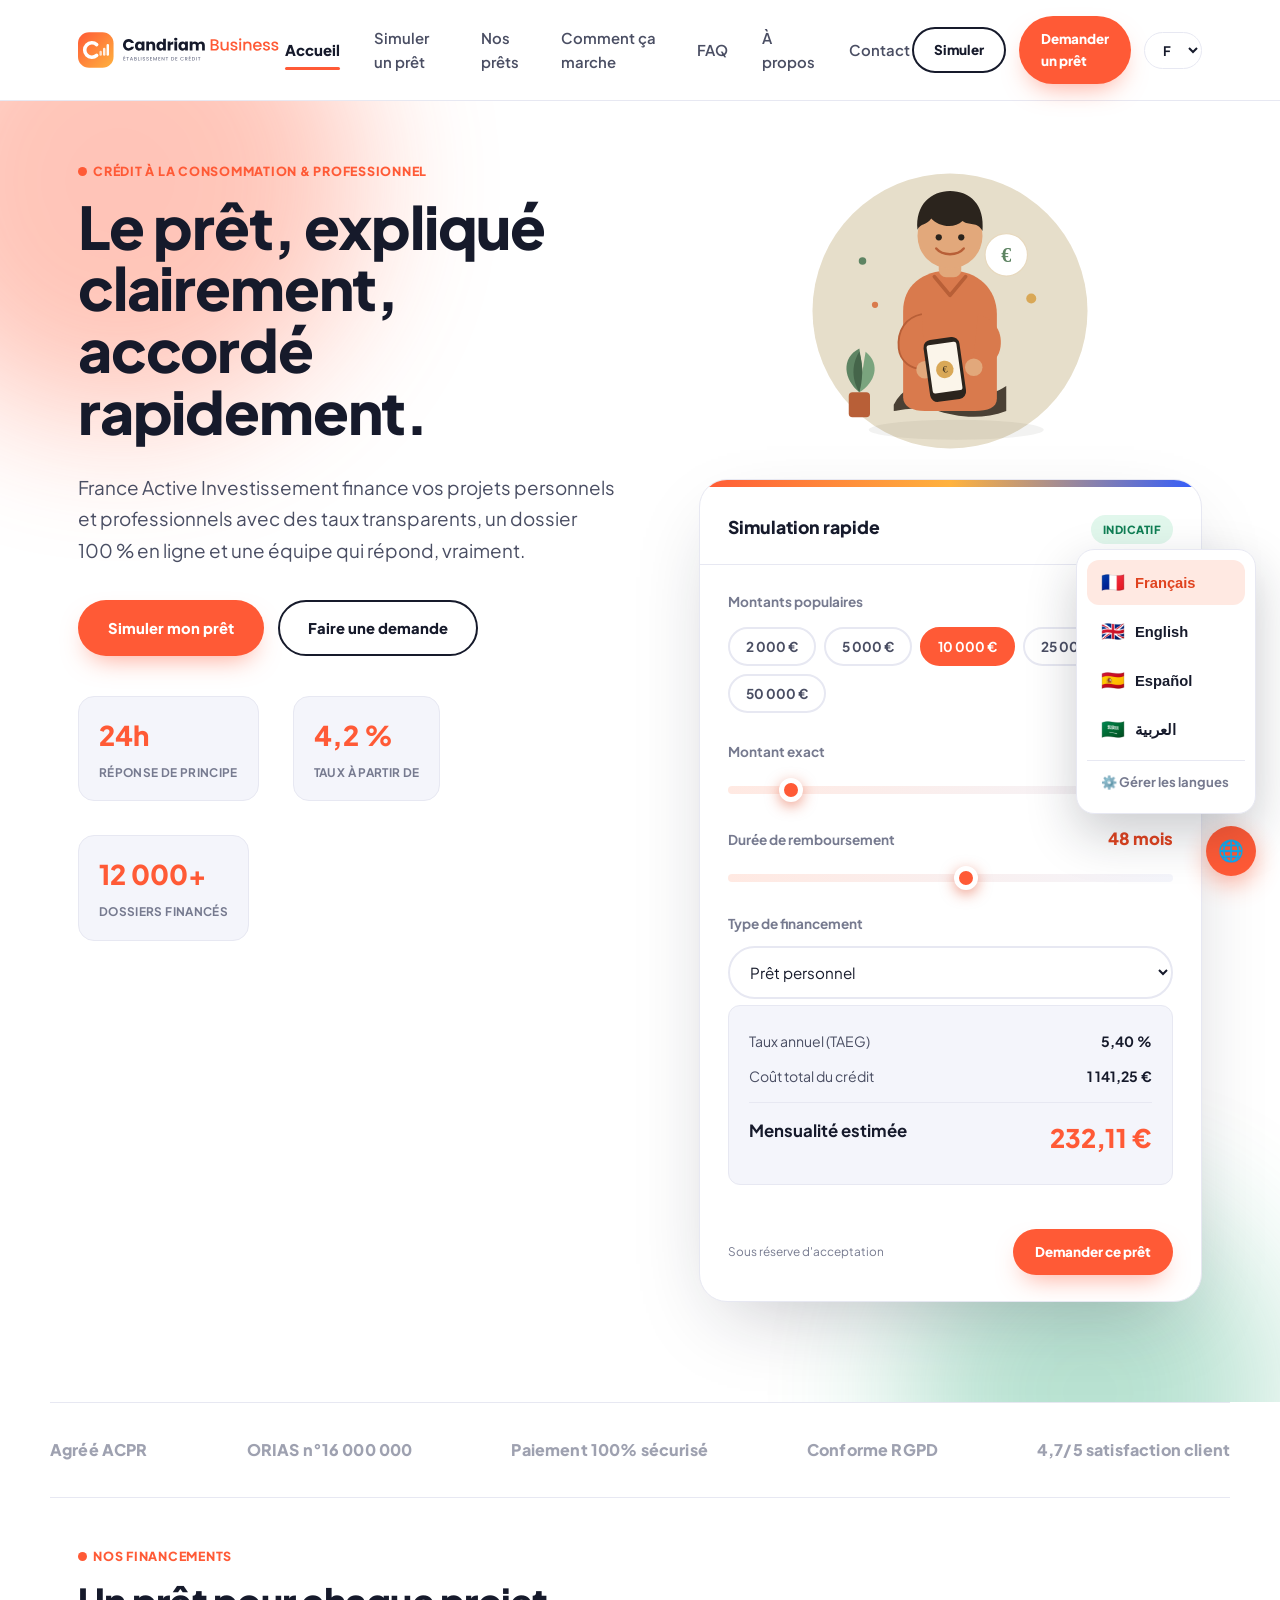
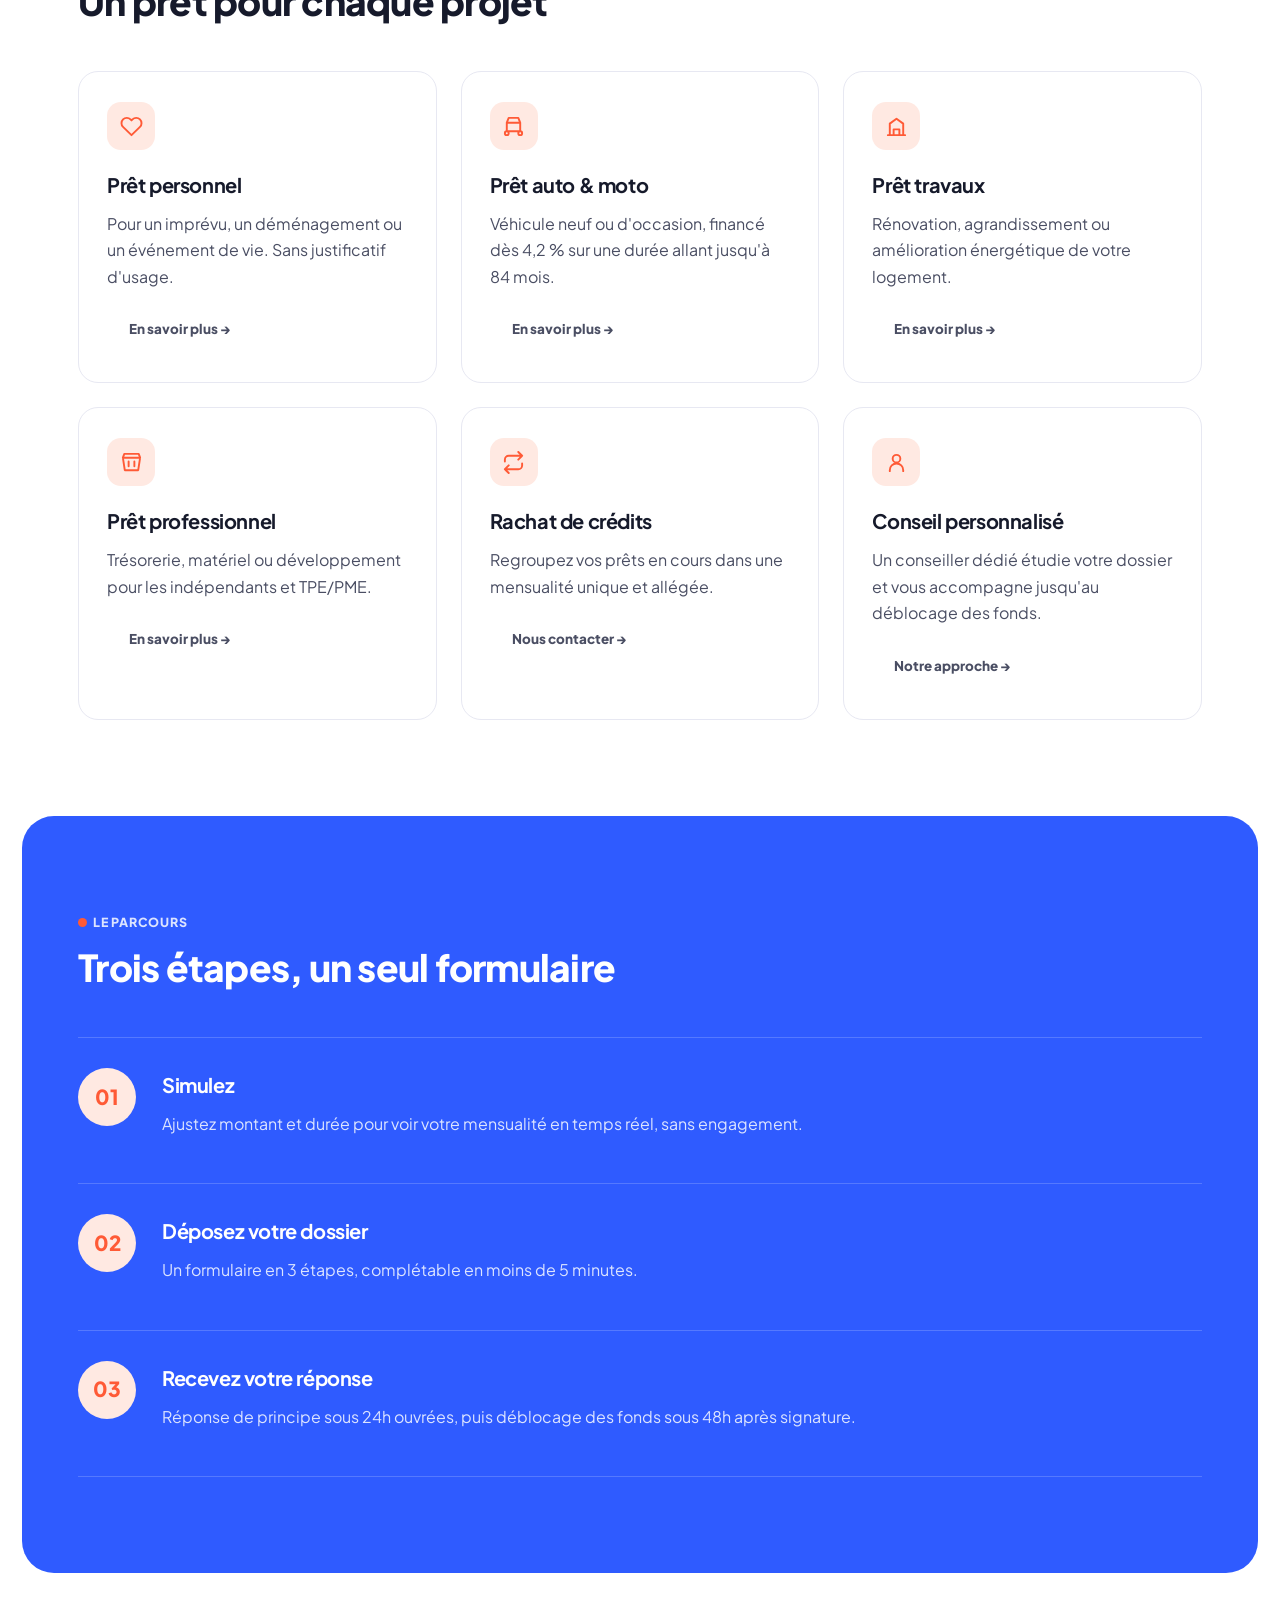
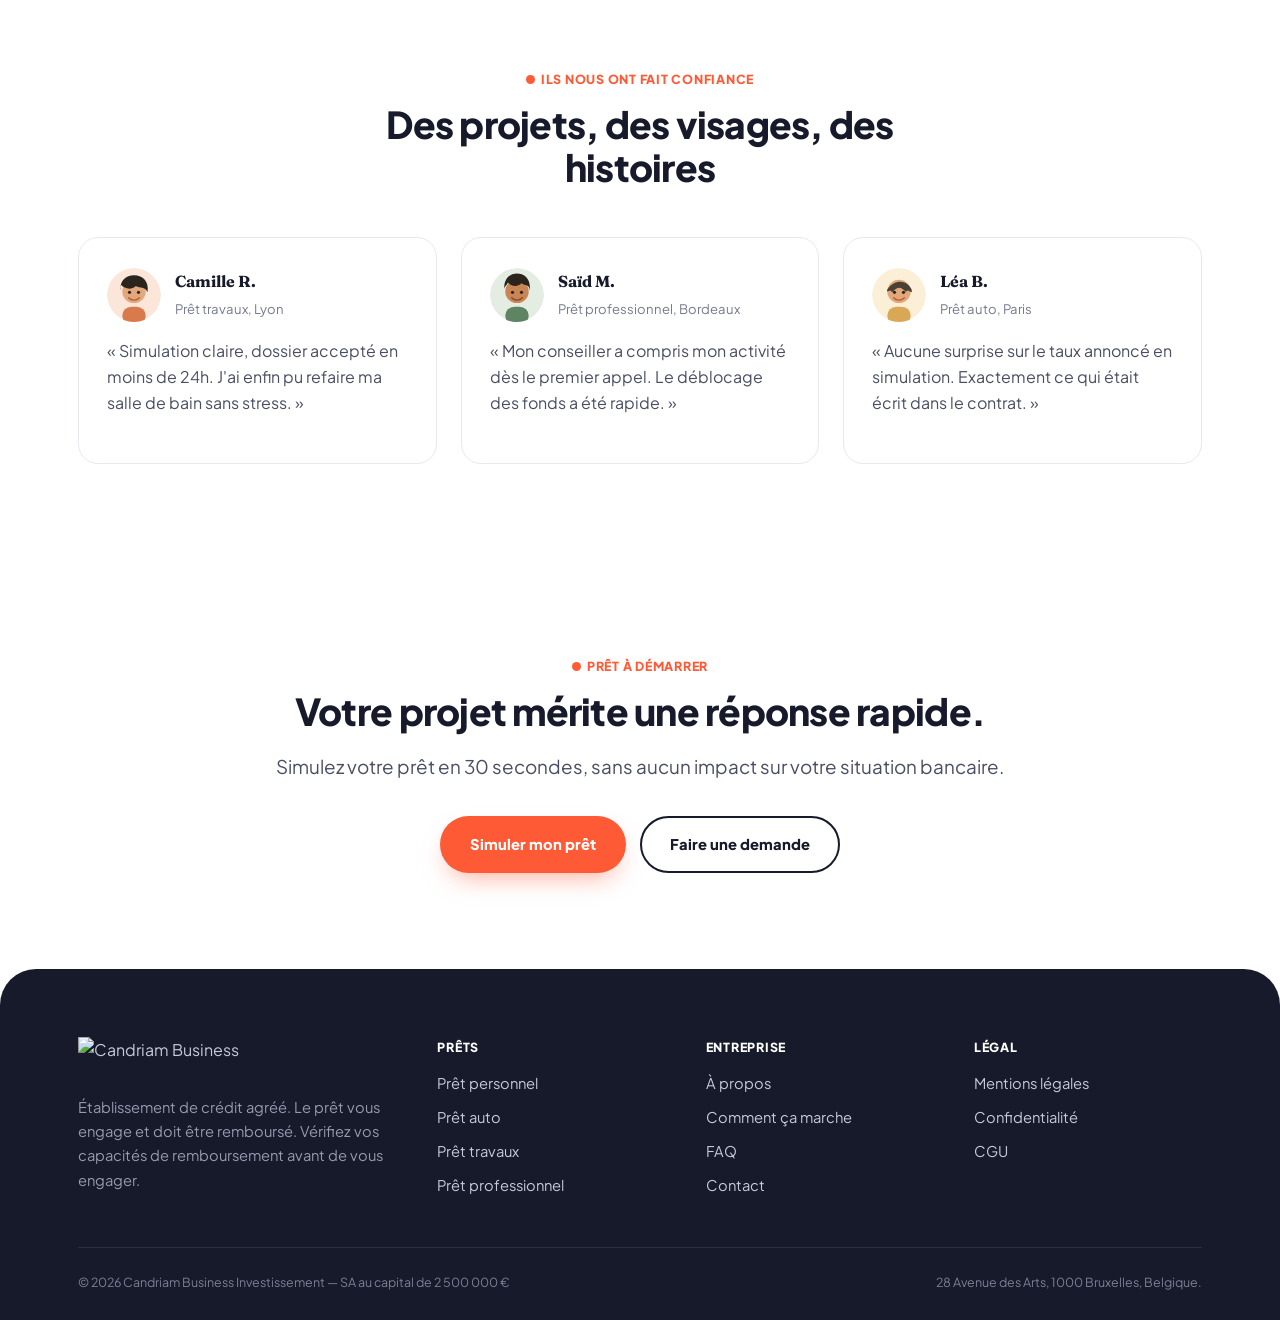
==== index.html @ b2f78b0f "Update index.html" ====
<!doctype html>
<html lang="fr">
<head>
<meta charset="UTF-8">
<meta name="viewport" content="width=device-width, initial-scale=1.0">
<title>Candriam Business Investissement — Prêts personnels, auto, travaux & professionnels</title><link rel="icon" type="image/svg+xml" href="assets/logo/logo-symbole.svg">
<link rel="icon" type="image/png" sizes="32x32" href="favicon-32.png">
<link rel="apple-touch-icon" href="apple-touch-icon.png">
<meta name="description" content="Simulez et demandez votre prêt en ligne en quelques minutes avec Candriam Business Investissement. Réponse de principe sous 24h.">
<link rel="preconnect" href="https://fonts.googleapis.com">
<link href="https://fonts.googleapis.com/css2?family=Fraunces:ital,opsz,wght@0,9..144,500;0,9..144,600;0,9..144,700;1,9..144,500&family=Plus+Jakarta+Sans:wght@400;500;600;700;800&family=JetBrains+Mono:wght@400;500;700&display=swap" rel="stylesheet">
<link rel="stylesheet" href="style.css">
</head>
<body>

<header class="site-header">
  <div class="wrap">
    <a href="index.html" class="brand" aria-label="Candriam Business — Accueil">
  <img src="logo-horizontal.svg" alt="Candriam Business" class="brand-logo" width="246" height="42">
     </a>
    <nav class="main-nav">
      <a href="index.html" class="current" data-i18n="nav_accueil" data-i18n="nav_home">Accueil</a>
      <a href="simulation.html" data-i18n="nav_simuler" data-i18n="nav_simulate">Simuler un prêt</a>
      <a href="offres.html" data-i18n="nav_offres" data-i18n="nav_offers">Nos prêts</a>
      <a href="comment-ca-marche.html" data-i18n="nav_comment" data-i18n="nav_how">Comment ça marche</a>
      <a href="faq.html" data-i18n="nav_faq" data-i18n="nav_faq">FAQ</a>
      <a href="a-propos.html" data-i18n="nav_apropos" data-i18n="nav_about">À propos</a>
      <a href="contact.html" data-i18n="nav_contact" data-i18n="nav_contact">Contact</a>
    </nav>
    <div class="nav-cta">
      <a href="simulation.html" class="btn btn-outline btn-small" data-i18n="nav_btn_simuler">Simuler</a>
      <a href="demande.html" class="btn btn-primary btn-small" data-i18n="nav_btn_demander">Demander un prêt</a>
      <select id="lang-switch" class="lang-switch" aria-label="Choisir la langue">
        <option value="fr">FR</option>
        <option value="en">EN</option>
        <option value="es">ES</option>
      </select>
      <button class="burger" aria-label="Ouvrir le menu">☰</button>
    </div>
  </div>
</header>

<section class="hero">
  <div class="hero-blob" style="width:480px;height:480px;background:var(--primary);top:-160px;left:-120px;"></div>
  <div class="hero-blob" style="width:380px;height:380px;background:var(--sage);bottom:-180px;right:0;opacity:.3;"></div>
  <div class="wrap">
    <div class="hero-copy">
      <p class="eyebrow" data-i18n="hero_eyebrow" data-i18n="hero_eyebrow">Crédit à la consommation &amp; professionnel</p>
      <h1 data-i18n="hero_title" data-i18n="hero_h1">Le prêt, expliqué clairement, accordé rapidement.</h1>
      <p class="lede" data-i18n="hero_lede">Candriam Business Investissement finance vos projets personnels et professionnels avec des taux transparents, un dossier 100&nbsp;% en ligne et une équipe qui répond, vraiment.</p>
      <div class="hero-cta">
        <a href="simulation.html" class="btn btn-primary" data-i18n="btn_simuler_mon_pret">Simuler mon prêt</a>
        <a href="demande.html" class="btn btn-outline" data-i18n="btn_faire_demande">Faire une demande</a>
      </div>
      <div class="hero-stats">
        <div><strong>24h</strong><span data-i18n="stat_reponse" data-i18n="hero_stat1_lbl">Réponse de principe</span></div>
        <div><strong>4,2&nbsp;%</strong><span data-i18n="stat_taux" data-i18n="hero_stat2_lbl">Taux à partir de</span></div>
        <div><strong>12&nbsp;000+</strong><span data-i18n="stat_dossiers" data-i18n="hero_stat3_lbl">Dossiers financés</span></div>
      </div>
    </div>

    <div>
    <img src="hero-person.svg" alt="Illustration d'une personne souriante consultant son téléphone" style="max-width:300px;margin:0 auto 18px;">
    <div class="ledger">
      <div class="ledger-head">
        <strong data-i18n="sim_titre" data-i18n="sim_title">Simulation rapide</strong>
        <span class="tag" data-i18n="sim_indicatif" data-i18n="sim_tag">Indicatif</span>
      </div>
      <div class="ledger-body">
        <div class="field" style="margin-bottom:14px;">
          <label style="margin-bottom:0;" data-i18n="sim_montants_populaires" data-i18n="sim_popular">Montants populaires</label>
        </div>
        <div class="amount-chips" id="sim-amount-chips">
          <button type="button" data-amount="2000">2 000 €</button>
          <button type="button" data-amount="5000">5 000 €</button>
          <button type="button" data-amount="10000" class="active">10 000 €</button>
          <button type="button" data-amount="25000">25 000 €</button>
          <button type="button" data-amount="50000">50 000 €</button>
        </div>
        <div class="field">
          <label><span data-i18n="sim_montant_exact">Montant exact</span> <span class="val" id="sim-amount-val">10 000 €</span></label>
          <input type="range" id="sim-amount" min="1000" max="75000" step="500" value="10000">
        </div>
        <div class="field">
          <label><span data-i18n="sim_duree">Durée de remboursement</span> <span class="val" id="sim-duration-val">48 mois</span></label>
          <input type="range" id="sim-duration" min="6" max="84" step="6" value="48">
        </div>
        <div class="field" style="margin-bottom:0;">
          <label data-i18n="sim_type">Type de financement</label>
          <select id="sim-type">
            <option value="perso" data-i18n="loan1_title">Prêt personnel</option>
            <option value="auto">Prêt auto</option>
            <option value="travaux" data-i18n="loan3_title">Prêt travaux</option>
            <option value="pro" data-i18n="loan4_title">Prêt professionnel</option>
          </select>
        </div>

        <div class="ledger-result">
          <div class="row"><span data-i18n="sim_taux_annuel" data-i18n="sim_rate">Taux annuel (TAEG)</span><strong id="sim-taux">—</strong></div>
          <div class="row"><span data-i18n="sim_cout_total" data-i18n="sim_cost">Coût total du crédit</span><strong id="sim-cout">—</strong></div>
          <div class="row total"><span data-i18n="sim_mensualite" data-i18n="sim_monthly">Mensualité estimée</span><strong id="sim-mensualite">—</strong></div>
        </div>
      </div>
      <div class="ledger-foot">
        <small data-i18n="sim_sous_reserve" data-i18n="sim_note">Sous réserve d'acceptation</small>
        <a id="sim-to-demande" href="demande.html" class="btn btn-primary btn-small" data-i18n="sim_demander_ce_pret" data-i18n="sim_cta">Demander ce prêt</a>
      </div>
    </div>
    </div>
  </div>
</section>

<section style="padding-top:0;padding-bottom:0;">
  <div class="wrap partners-strip">
    <span>Agréé ACPR</span>
    <span>ORIAS n°16 000 000</span>
    <span>Paiement 100% sécurisé</span>
    <span>Conforme RGPD</span>
    <span>4,7/5 satisfaction client</span>
  </div>
</section>

<section style="padding-top:48px;">
  <div class="wrap">
    <div class="section-head">
      <p class="eyebrow" data-i18n="offers_eyebrow">Nos financements</p>
      <h2 data-i18n="offers_title">Un prêt pour chaque projet</h2>
    </div>
    <div class="grid-3">
      <div class="card">
        <div class="icon"><svg viewBox="0 0 24 24" fill="none" stroke="currentColor" stroke-width="2" stroke-linecap="round" stroke-linejoin="round"><path d="M20.84 4.61a5.5 5.5 0 0 0-7.78 0L12 5.67l-1.06-1.06a5.5 5.5 0 0 0-7.78 7.78l1.06 1.06L12 21l7.78-7.55 1.06-1.06a5.5 5.5 0 0 0 0-7.78z"/></svg></div>
        <h3>Prêt personnel</h3>
        <p>Pour un imprévu, un déménagement ou un événement de vie. Sans justificatif d'usage.</p>
        <a href="offres.html#perso" class="btn btn-ghost btn-small">En savoir plus →</a>
      </div>
      <div class="card">
        <div class="icon"><svg viewBox="0 0 24 24" fill="none" stroke="currentColor" stroke-width="2" stroke-linecap="round" stroke-linejoin="round"><path d="M5 17h14M5 17a2 2 0 1 0 0 4 2 2 0 0 0 0-4zm14 0a2 2 0 1 0 0 4 2 2 0 0 0 0-4zM5 17V8l2-5h10l2 5v9M5 8h14"/></svg></div>
        <h3>Prêt auto & moto</h3>
        <p>Véhicule neuf ou d'occasion, financé dès 4,2&nbsp;% sur une durée allant jusqu'à 84 mois.</p>
        <a href="offres.html#auto" class="btn btn-ghost btn-small">En savoir plus →</a>
      </div>
      <div class="card">
        <div class="icon"><svg viewBox="0 0 24 24" fill="none" stroke="currentColor" stroke-width="2" stroke-linecap="round" stroke-linejoin="round"><path d="M3 21h18M5 21V9l7-5 7 5v12M9 21v-6h6v6"/></svg></div>
        <h3>Prêt travaux</h3>
        <p>Rénovation, agrandissement ou amélioration énergétique de votre logement.</p>
        <a href="offres.html#travaux" class="btn btn-ghost btn-small">En savoir plus →</a>
      </div>
      <div class="card">
        <div class="icon"><svg viewBox="0 0 24 24" fill="none" stroke="currentColor" stroke-width="2" stroke-linecap="round" stroke-linejoin="round"><path d="M3 7h18M3 7l2 13h14l2-13M3 7l1.5-4h15L21 7M9 11v5M15 11v5"/></svg></div>
        <h3>Prêt professionnel</h3>
        <p>Trésorerie, matériel ou développement pour les indépendants et TPE/PME.</p>
        <a href="offres.html#pro" class="btn btn-ghost btn-small">En savoir plus →</a>
      </div>
      <div class="card">
        <div class="icon"><svg viewBox="0 0 24 24" fill="none" stroke="currentColor" stroke-width="2" stroke-linecap="round" stroke-linejoin="round"><path d="M17 1l4 4-4 4M3 11V9a4 4 0 0 1 4-4h14M7 23l-4-4 4-4M21 13v2a4 4 0 0 1-4 4H3"/></svg></div>
        <h3 data-i18n="loan5_title">Rachat de crédits</h3>
        <p>Regroupez vos prêts en cours dans une mensualité unique et allégée.</p>
        <a href="contact.html" class="btn btn-ghost btn-small">Nous contacter →</a>
      </div>
      <div class="card">
        <div class="icon"><svg viewBox="0 0 24 24" fill="none" stroke="currentColor" stroke-width="2" stroke-linecap="round" stroke-linejoin="round"><circle cx="12" cy="8" r="4"/><path d="M5 21v-1a7 7 0 0 1 14 0v1"/></svg></div>
        <h3 data-i18n="loan6_title">Conseil personnalisé</h3>
        <p>Un conseiller dédié étudie votre dossier et vous accompagne jusqu'au déblocage des fonds.</p>
        <a href="a-propos.html" class="btn btn-ghost btn-small">Notre approche →</a>
      </div>
    </div>
  </div>
</section>

<section class="band-forest">
  <div class="wrap">
    <div class="section-head">
      <p class="eyebrow" style="color:#DCE4FF;" data-i18n="steps_eyebrow">Le parcours</p>
      <h2 data-i18n="steps_title">Trois étapes, un seul formulaire</h2>
    </div>
    <div class="steps">
      <div class="step" style="border-color:rgba(255,255,255,.18);">
        <span class="n">01</span>
        <div><h3 style="color:#fff;" data-i18n="step1_title">Simulez</h3><p>Ajustez montant et durée pour voir votre mensualité en temps réel, sans engagement.</p></div>
      </div>
      <div class="step" style="border-color:rgba(255,255,255,.18);">
        <span class="n">02</span>
        <div><h3 style="color:#fff;" data-i18n="step2_title">Déposez votre dossier</h3><p>Un formulaire en 3 étapes, complétable en moins de 5 minutes.</p></div>
      </div>
      <div class="step" style="border-color:rgba(255,255,255,.18);">
        <span class="n">03</span>
        <div><h3 style="color:#fff;" data-i18n="step3_title">Recevez votre réponse</h3><p>Réponse de principe sous 24h ouvrées, puis déblocage des fonds sous 48h après signature.</p></div>
      </div>
    </div>
  </div>
</section>

<section>
  <div class="wrap">
    <div class="section-head center">
      <p class="eyebrow" style="justify-content:center;" data-i18n="testi_eyebrow">Ils nous ont fait confiance</p>
      <h2 data-i18n="testi_title">Des projets, des visages, des histoires</h2>
    </div>
    <div class="grid-3">
      <div class="card">
        <div style="display:flex;align-items:center;gap:14px;margin-bottom:16px;">
          <img src="avatar-1.svg" alt="Portrait illustré de Camille" style="width:54px;height:54px;border-radius:50%;">
          <div><strong style="font-family:var(--serif);">Camille R.</strong><br><span style="font-size:.82rem;color:var(--muted);">Prêt travaux, Lyon</span></div>
        </div>
        <p>« Simulation claire, dossier accepté en moins de 24h. J'ai enfin pu refaire ma salle de bain sans stress. »</p>
      </div>
      <div class="card">
        <div style="display:flex;align-items:center;gap:14px;margin-bottom:16px;">
          <img src="avatar-2.svg" alt="Portrait illustré de Saïd" style="width:54px;height:54px;border-radius:50%;">
          <div><strong style="font-family:var(--serif);">Saïd M.</strong><br><span style="font-size:.82rem;color:var(--muted);">Prêt professionnel, Bordeaux</span></div>
        </div>
        <p>« Mon conseiller a compris mon activité dès le premier appel. Le déblocage des fonds a été rapide. »</p>
      </div>
      <div class="card">
        <div style="display:flex;align-items:center;gap:14px;margin-bottom:16px;">
          <img src="avatar-3.svg" alt="Portrait illustré de Léa" style="width:54px;height:54px;border-radius:50%;">
          <div><strong style="font-family:var(--serif);">Léa B.</strong><br><span style="font-size:.82rem;color:var(--muted);">Prêt auto, Paris</span></div>
        </div>
        <p>« Aucune surprise sur le taux annoncé en simulation. Exactement ce qui était écrit dans le contrat. »</p>
      </div>
    </div>
  </div>
</section>

<section>
  <div class="wrap cta-band">
    <p class="eyebrow" style="justify-content:center;" data-i18n="cta_eyebrow">Prêt à démarrer</p>
    <h2 data-i18n="cta_title">Votre projet mérite une réponse rapide.</h2>
    <p class="lede" style="margin:0 auto 28px;">Simulez votre prêt en 30 secondes, sans aucun impact sur votre situation bancaire.</p>
    <div class="hero-cta" style="justify-content:center;">
      <a href="simulation.html" class="btn btn-primary" data-i18n="btn_simuler_mon_pret">Simuler mon prêt</a>
      <a href="demande.html" class="btn btn-outline" data-i18n="btn_faire_demande">Faire une demande</a>
    </div>
  </div>
</section>

<footer class="site-footer">
  <div class="wrap">
    <div class="footer-grid">
      <div class="footer-brand">
        <a href="index.html" class="brand" style="margin-bottom:16px;" aria-label="Candriam Business — Accueil">
  <img src="logo-horizontal-blanc.svg" alt="Candriam Business" class="brand-logo" width="246" height="42">
</a>
        <p data-i18n="footer_disclaimer" data-i18n="footer_legal">Établissement de crédit agréé. Le prêt vous engage et doit être remboursé. Vérifiez vos capacités de remboursement avant de vous engager.</p>
      </div>
      <div>
        <h4 data-i18n="footer_prets">Prêts</h4>
        <ul>
          <li><a href="offres.html#perso" data-i18n="footer_pret_perso">Prêt personnel</a></li>
          <li><a href="offres.html#auto" data-i18n="footer_pret_auto">Prêt auto</a></li>
          <li><a href="offres.html#travaux" data-i18n="footer_pret_travaux">Prêt travaux</a></li>
          <li><a href="offres.html#pro" data-i18n="footer_pret_pro">Prêt professionnel</a></li>
        </ul>
      </div>
      <div>
        <h4 data-i18n="footer_entreprise">Entreprise</h4>
        <ul>
          <li><a href="a-propos.html" data-i18n="footer_apropos">À propos</a></li>
          <li><a href="comment-ca-marche.html" data-i18n="footer_comment">Comment ça marche</a></li>
          <li><a href="faq.html" data-i18n="footer_faq">FAQ</a></li>
          <li><a href="contact.html" data-i18n="footer_contact">Contact</a></li>
        </ul>
      </div>
      <div>
        <h4 data-i18n="footer_legal">Légal</h4>
        <ul>
          <li><a href="mentions-legales.html" data-i18n="footer_mentions">Mentions légales</a></li>
          <li><a href="mentions-legales.html#confidentialite" data-i18n="footer_confidentialite">Confidentialité</a></li>
          <li><a href="mentions-legales.html#cgu" data-i18n="footer_cgu">CGU</a></li>
        </ul>
      </div>
    </div>
    <div class="footer-bottom">
      <span>© 2026 Candriam Business Investissement — SA au capital de 2 500 000 €</span>
      <span>28 Avenue des Arts, 1000 Bruxelles, Belgique.</span>
    </div>
  </div>
</footer>

<script src="i18n.js"></script>
<script src="lang.js"></script>
<script src="script.js"></script>
</body>
</html>
---- style.css ----
/* ===========================================================
   France Active Investissement — feuille de style partagée
   Direction : fintech moderne, façon "broker de crédit en ligne"
   (inspirée financiar24.es) — couleur vive, blanc, pilules, gros chiffres
   =========================================================== */

:root{
  --ink: #161A2B;
  --ink-soft: #4A4E63;
  --paper: #FFFFFF;
  --paper-deep: #F4F5FB;
  --white: #FFFFFF;
  --primary: #FF5A36;
  --primary-dark: #E0431F;
  --primary-tint: #FFE9E2;
  --blue: #2F5BFF;
  --blue-dark: #1E40D6;
  --blue-tint: #E8EDFF;
  --sage: #16A06A;
  --sage-dark: #0F7E54;
  --sage-tint: #E1F7EC;
  --gold: #FFB23E;
  --muted: #767A8F;
  --line: #E7E8F2;
  --error: #D6362A;

  --serif: "Fraunces", "Iowan Old Style", Georgia, serif;
  --sans: "Plus Jakarta Sans", -apple-system, BlinkMacSystemFont, "Segoe UI", sans-serif;
  --mono: "JetBrains Mono", "SFMono-Regular", Menlo, monospace;

  --max: 1180px;
  --radius: 20px;
  --radius-sm: 12px;
  --radius-pill: 999px;
  --shadow-soft: 0 20px 45px -28px rgba(22,26,43,.25);
  --shadow-lift: 0 30px 80px -28px rgba(22,26,43,.28);
}

*{box-sizing:border-box;}
html{scroll-behavior:smooth;}
body{
  margin:0;
  background:var(--paper);
  color:var(--ink);
  font-family:var(--sans);
  font-size:16px;
  line-height:1.65;
  -webkit-font-smoothing:antialiased;
}

img{max-width:100%;display:block;}
a{color:inherit;}

h1,h2,h3,h4{
  font-family:var(--sans);
  font-weight:800;
  margin:0 0 .5em;
  color:var(--ink);
  letter-spacing:-0.02em;
}
h1{font-size:clamp(2.5rem,4.6vw,3.7rem); line-height:1.05;}
h2{font-size:clamp(1.75rem,2.9vw,2.35rem); line-height:1.15;}
h3{font-size:1.25rem;font-weight:700;}
p{margin:0 0 1em;color:var(--ink-soft);}
.lede{font-size:1.18rem;color:var(--ink-soft);}

.eyebrow{
  font-family:var(--sans);
  font-weight:800;
  font-size:.78rem;
  letter-spacing:.06em;
  text-transform:uppercase;
  color:var(--primary);
  display:flex;
  align-items:center;
  gap:.5em;
  margin-bottom:1.1em;
}
.eyebrow::before{
  content:"";
  width:9px;height:9px;border-radius:50%;
  background:var(--primary);
  display:inline-block;
}

.wrap{max-width:var(--max);margin:0 auto;padding:0 28px;}
section{padding:96px 0;}
@media (max-width:760px){ section{padding:56px 0;} }

hr.rule{border:none;border-top:1px solid var(--line);margin:0;}

/* ---------- Header ---------- */
.site-header{
  position:sticky; top:0; z-index:50;
  background:rgba(255,255,255,.92);
  backdrop-filter:blur(8px);
  border-bottom:1px solid var(--line);
}
.site-header .wrap{
  display:flex;align-items:center;justify-content:space-between;
  padding-top:16px;padding-bottom:16px;
}
.brand{
  display:flex;align-items:center;gap:.7em;
  text-decoration:none;color:var(--ink);
}
.brand-mark{
  width:40px;height:40px;border-radius:13px;
  background:linear-gradient(155deg, var(--primary), var(--gold));
  display:flex;align-items:center;justify-content:center;
  font-family:var(--sans); font-weight:800; font-size:1.02rem; color:var(--white);
  flex:none;
}
.brand-name{font-family:var(--sans);font-weight:800;font-size:1.05rem;line-height:1.15;}
.brand-name span{display:block;font-family:var(--sans);font-size:.66rem;letter-spacing:.04em;color:var(--muted);text-transform:uppercase;font-weight:600;margin-top:2px;}

nav.main-nav{display:flex;gap:1.9em;align-items:center;}
nav.main-nav a{
  text-decoration:none;font-size:.93rem;font-weight:600;color:var(--ink-soft);
  position:relative;padding:6px 2px;
}
nav.main-nav a:hover{color:var(--primary);}
nav.main-nav a.current{color:var(--ink);font-weight:800;}
nav.main-nav a.current::after{
  content:"";position:absolute;left:2px;right:2px;bottom:-2px;height:3px;border-radius:2px;background:var(--primary);
}

.btn{
  display:inline-flex;align-items:center;gap:.5em;
  font-family:var(--sans);font-weight:800;font-size:.92rem;
  padding:14px 28px;border-radius:var(--radius-pill);
  text-decoration:none;border:2px solid transparent;cursor:pointer;
  transition:transform .18s ease, background .18s ease, border-color .18s ease, color .18s ease, box-shadow .18s ease;
}
.btn-primary{background:var(--primary);color:var(--white);box-shadow:0 12px 26px -10px rgba(255,90,54,.55);}
.btn-primary:hover{background:var(--primary-dark);transform:translateY(-2px);box-shadow:0 16px 30px -10px rgba(255,90,54,.65);}
.btn-outline{border-color:var(--ink);color:var(--ink);background:transparent;}
.btn-outline:hover{background:var(--ink);color:var(--white);transform:translateY(-2px);}
.btn-ghost{color:var(--ink-soft);padding:13px 6px;border-radius:0;}
.btn-ghost:hover{color:var(--primary);}
.btn-small{padding:10px 20px;font-size:.84rem;}
.btn:active{transform:scale(.97);}

.nav-cta{display:flex;gap:.8em;align-items:center;}
.lang-switch{
  font-family:var(--sans);font-weight:700;font-size:.82rem;color:var(--ink);
  border:1.5px solid var(--line);border-radius:var(--radius-pill);
  padding:8px 14px;background:var(--white);cursor:pointer;
}
.lang-switch:focus{outline:none;border-color:var(--primary);}
.burger{display:none;}

@media (max-width:880px){
  nav.main-nav{
    position:fixed; inset:68px 0 0 0; background:var(--paper);
    flex-direction:column; align-items:flex-start; padding:30px 28px;
    gap:1.4em; transform:translateY(-110%); transition:transform .25s ease;
    border-top:1px solid var(--line);
  }
  nav.main-nav.open{transform:translateY(0);}
  nav.main-nav a{font-size:1.1rem;}
  .burger{
    display:block;background:var(--white);border:1px solid var(--line);border-radius:var(--radius-sm);
    width:42px;height:42px;cursor:pointer;
  }
  .nav-cta .btn-outline{display:none;}
}

/* ---------- Footer ---------- */
.site-footer{
  background:var(--ink); color:#C7C9DA;
  padding:68px 0 28px;
  border-radius:36px 36px 0 0;
}
.site-footer a{color:#C7C9DA;text-decoration:none;}
.site-footer a:hover{color:var(--gold);}
.footer-grid{
  display:grid;grid-template-columns:1.4fr 1fr 1fr 1fr;gap:40px;
  padding-bottom:40px;
}
.footer-grid h4{color:var(--white);font-size:.78rem;letter-spacing:.06em;text-transform:uppercase;font-family:var(--sans);font-weight:800;margin-bottom:1.1em;}
.footer-grid ul{list-style:none;margin:0;padding:0;display:flex;flex-direction:column;gap:.65em;font-size:.92rem;}
.footer-grid p{color:#9799AD;font-size:.92rem;}
.footer-brand .brand-mark{box-shadow:0 0 0 3px rgba(255,255,255,.08);}
.footer-bottom{
  border-top:1px solid #2B2E42;padding-top:24px;
  display:flex;justify-content:space-between;flex-wrap:wrap;gap:10px;
  font-size:.78rem;color:#7C7F94;
}
@media (max-width:760px){ .footer-grid{grid-template-columns:1fr 1fr;} }

/* ---------- Ledger card -> carte de simulation fintech ---------- */
.ledger{
  background:var(--white);
  border:1px solid var(--line);
  border-radius:28px;
  box-shadow:var(--shadow-lift);
  position:relative;
  overflow:hidden;
}
.ledger::before{
  content:"";position:absolute;top:0;left:0;right:0;height:7px;
  background:linear-gradient(90deg, var(--primary), var(--gold), var(--blue));
}
.ledger-head{
  padding:26px 28px 20px;border-bottom:1px solid var(--line);
  display:flex;justify-content:space-between;align-items:baseline;
  margin-top:7px;
}
.ledger-head strong{font-family:var(--sans);font-weight:800;font-size:1.1rem;}
.ledger-head .tag{
  font-size:.7rem;letter-spacing:.04em;text-transform:uppercase;color:var(--sage-dark);
  background:var(--sage-tint);padding:5px 12px;border-radius:var(--radius-pill);font-weight:800;
}
.ledger-body{padding:26px 28px;}

.field{margin-bottom:24px;}
.field label{
  display:flex;justify-content:space-between;align-items:baseline;
  font-size:.85rem;color:var(--muted);margin-bottom:10px;
  font-weight:700;
}
.field label .val{font-family:var(--sans);color:var(--primary-dark);font-weight:800;font-size:1.05rem;}
input[type=range]{
  -webkit-appearance:none;width:100%;height:8px;border-radius:99px;
  background:linear-gradient(90deg, var(--primary-tint), var(--paper-deep)); outline:none;margin:0;
}
input[type=range]::-webkit-slider-thumb{
  -webkit-appearance:none;width:24px;height:24px;border-radius:50%;
  background:var(--primary);cursor:pointer;border:5px solid var(--white);box-shadow:0 4px 14px rgba(224,67,31,.5);
}
input[type=range]::-moz-range-thumb{
  width:24px;height:24px;border-radius:50%;background:var(--primary);cursor:pointer;border:5px solid var(--white);box-shadow:0 4px 14px rgba(224,67,31,.5);
}

select, input[type=text], input[type=email], input[type=tel], input[type=number], textarea{
  width:100%;font-family:var(--sans);font-size:.95rem;color:var(--ink);
  padding:14px 16px;border:2px solid var(--line);border-radius:var(--radius-pill);
  background:var(--white);
}
textarea{border-radius:var(--radius-sm);}
select:focus, input:focus, textarea:focus{
  outline:none;border-color:var(--primary);box-shadow:0 0 0 4px var(--primary-tint);
}
textarea{resize:vertical;min-height:110px;font-family:var(--sans);}

.ledger-result{
  margin-top:6px;background:var(--paper-deep);border:1px solid var(--line);border-radius:var(--radius-sm);padding:18px 20px;
}
.ledger-result .row{display:flex;justify-content:space-between;font-size:.88rem;padding:6px 0;color:var(--ink-soft);}
.ledger-result .row strong{color:var(--ink);font-family:var(--sans);}
.ledger-result .row.total{
  border-top:1px solid var(--line);margin-top:8px;padding-top:14px;
  font-size:1.05rem;color:var(--ink);font-weight:700;
}
.ledger-result .row.total strong{font-size:1.6rem;color:var(--primary);font-family:var(--sans);font-weight:800;}

.ledger-foot{
  padding:18px 28px 26px;display:flex;justify-content:space-between;align-items:center;gap:10px;
}
.ledger-foot small{font-size:.74rem;color:var(--muted);}

/* puces de montant façon financiar24 */
.amount-chips{display:flex;flex-wrap:wrap;gap:8px;margin-bottom:24px;}
.amount-chips button{
  border:2px solid var(--line);background:var(--white);color:var(--ink-soft);
  padding:9px 16px;border-radius:var(--radius-pill);font-family:var(--sans);font-weight:700;font-size:.85rem;
  cursor:pointer;transition:all .15s ease;
}
.amount-chips button.active{background:var(--primary);border-color:var(--primary);color:var(--white);}
.amount-chips button:hover:not(.active){border-color:var(--primary);color:var(--primary);}

/* ---------- Hero ---------- */
.hero{padding:60px 0 100px;position:relative;overflow:hidden;}
.hero .wrap{display:grid;grid-template-columns:1.05fr .95fr;gap:64px;align-items:start;position:relative;z-index:1;}
.hero-copy p.lede{max-width:46ch;}
.hero-stats{display:flex;gap:34px;margin-top:40px;flex-wrap:wrap;}
.hero-stats div{
  background:var(--paper-deep);border:1px solid var(--line);border-radius:16px;padding:16px 20px;min-width:118px;
}
.hero-stats div strong{display:block;font-family:var(--sans);font-weight:800;font-size:1.7rem;color:var(--primary);}
.hero-stats div span{font-size:.74rem;color:var(--muted);font-weight:700;text-transform:uppercase;letter-spacing:.03em;}
.hero-cta{display:flex;gap:14px;margin-top:34px;flex-wrap:wrap;}
.hero-blob{
  position:absolute;border-radius:50%;filter:blur(70px);opacity:.35;z-index:0;
}
@media (max-width:980px){
  .hero .wrap{grid-template-columns:1fr;}
}

/* ---------- Generic sections ---------- */
.section-head{max-width:640px;margin-bottom:48px;}
.section-head.center{margin-left:auto;margin-right:auto;text-align:center;}

.grid-3{display:grid;grid-template-columns:repeat(3,1fr);gap:24px;}
.grid-2{display:grid;grid-template-columns:repeat(2,1fr);gap:28px;}
@media (max-width:880px){ .grid-3{grid-template-columns:1fr 1fr;} }
@media (max-width:640px){ .grid-3, .grid-2{grid-template-columns:1fr;} }

.card{
  background:var(--white);border:1px solid var(--line);padding:30px 28px;border-radius:var(--radius);
  transition:transform .2s ease, box-shadow .2s ease, border-color .2s ease;
}
.card:hover{transform:translateY(-4px);box-shadow:var(--shadow-soft);border-color:transparent;}
.card .icon{
  width:48px;height:48px;border-radius:14px;background:var(--primary-tint);
  display:flex;align-items:center;justify-content:center;margin-bottom:18px;
  color:var(--primary);
}
.card .icon svg{width:23px;height:23px;}
.card .num{font-family:var(--mono);color:var(--primary);font-size:.78rem;letter-spacing:.04em;margin-bottom:14px;display:block;font-weight:700;}

.band{background:var(--ink);color:var(--paper);border-radius:32px;margin:0 auto;max-width:calc(var(--max) + 56px);}
.band h2, .band h3{color:var(--white);}
.band p{color:#A9ABC0;}
.band .wrap{padding:0 28px;}

.band-forest{background:var(--blue);color:var(--white);border-radius:32px;margin:0 auto;max-width:calc(var(--max) + 56px);}
.band-forest h2{color:var(--white);}
.band-forest p{color:#DCE4FF;}
.band-forest .wrap{padding:0 28px;}

section:has(> .band), section:has(> .band-forest){padding:48px 28px;}
@media (max-width:760px){
  section:has(> .band), section:has(> .band-forest){padding:24px 16px;}
  .band, .band-forest{border-radius:24px;}
}

table.compare{width:100%;border-collapse:separate;border-spacing:0;background:var(--white);border:1px solid var(--line);border-radius:var(--radius);overflow:hidden;}
table.compare th, table.compare td{
  text-align:left;padding:17px 18px;border-bottom:1px solid var(--line);font-size:.92rem;
}
table.compare tr:last-child td{border-bottom:none;}
table.compare th{font-size:.72rem;text-transform:uppercase;letter-spacing:.05em;color:var(--muted);font-weight:800;background:var(--paper-deep);}
table.compare td strong{font-family:var(--sans);color:var(--primary);font-size:1.05rem;font-weight:800;}

/* étapes — gros chiffres ronds façon financiar24 */
.steps{display:flex;flex-direction:column;}
.step{display:flex;gap:26px;padding:30px 0;border-top:1px solid var(--line);align-items:flex-start;}
.step:last-child{border-bottom:1px solid var(--line);}
.step .n{
  font-family:var(--sans);font-weight:800;font-size:1.3rem;
  width:58px;height:58px;flex:none;border-radius:50%;
  background:var(--primary-tint);color:var(--primary);
  display:flex;align-items:center;justify-content:center;
}

.tag-list{display:flex;flex-wrap:wrap;gap:10px;}
.pill{
  border:1px solid var(--line);background:var(--white);padding:9px 18px;font-size:.84rem;border-radius:var(--radius-pill);color:var(--ink-soft);
  font-weight:700;
}

/* bandeau partenaires */
.partners-strip{
  display:flex;align-items:center;justify-content:space-between;flex-wrap:wrap;gap:32px;
  padding:34px 0;border-top:1px solid var(--line);border-bottom:1px solid var(--line);
}
.partners-strip span{
  font-family:var(--sans);font-weight:800;color:var(--muted);font-size:1rem;letter-spacing:.01em;opacity:.7;
}

/* ---------- Form pages ---------- */
.form-shell{
  display:grid;grid-template-columns:1fr 360px;gap:48px;align-items:start;
}
@media (max-width:980px){.form-shell{grid-template-columns:1fr;}}
.panel{
  background:var(--white);border:1px solid var(--line);padding:38px;border-radius:var(--radius);
}
.panel h3{margin-bottom:6px;}
.form-row{display:grid;grid-template-columns:1fr 1fr;gap:18px;}
@media (max-width:560px){.form-row{grid-template-columns:1fr;}}
.field-block{margin-bottom:20px;}
.field-block label{display:block;font-size:.85rem;color:var(--ink-soft);margin-bottom:7px;font-weight:700;}
.field-block .hint{font-size:.78rem;color:var(--muted);margin-top:6px;}
fieldset{border:none;padding:0;margin:0 0 26px;}
fieldset legend{font-weight:800;font-size:.85rem;margin-bottom:10px;padding:0;}
.radio-grid{display:grid;grid-template-columns:1fr 1fr;gap:10px;}
.radio-card{
  border:2px solid var(--line);border-radius:var(--radius-pill);padding:13px 18px;display:flex;align-items:center;gap:10px;cursor:pointer;font-size:.9rem;font-weight:600;
  transition:border-color .15s ease, background .15s ease;
}
.radio-card input{margin:0;accent-color:var(--primary);}
.radio-card:has(input:checked){border-color:var(--primary);background:var(--primary-tint);}

.progress-steps{display:flex;gap:8px;margin-bottom:30px;}
.progress-steps span{height:5px;flex:1;background:var(--line);border-radius:99px;}
.progress-steps span.done{background:var(--primary);}

.sticky-note{position:sticky;top:100px;}

.checklist{list-style:none;padding:0;margin:0;}
.checklist li{display:flex;gap:10px;padding:10px 0;border-bottom:1px solid var(--line);font-size:.88rem;color:var(--ink-soft);}
.checklist li:last-child{border-bottom:none;}
.checklist li::before{content:"✓";color:var(--sage-dark);font-weight:800;}

.alert{
  border:1.5px solid var(--line);border-left:5px solid var(--gold);padding:18px 20px;font-size:.88rem;color:var(--ink-soft);background:var(--paper-deep);
  margin-bottom:24px;border-radius:var(--radius-sm);
}
.alert.success{border-left-color:var(--sage);background:var(--sage-tint);}

/* ---------- Page hero (inner pages) ---------- */
.page-hero{padding:56px 0 44px;border-bottom:1px solid var(--line);}
.hero-illu-grid{display:grid;grid-template-columns:1.2fr .8fr;gap:40px;align-items:center;}
.hero-illu-img{max-width:320px;justify-self:center;}
@media (max-width:760px){
  .hero-illu-grid{grid-template-columns:1fr;}
  .hero-illu-img{max-width:220px;order:-1;}
}
.page-hero .eyebrow{margin-bottom:18px;}
.page-hero p.lede{max-width:60ch;}
.breadcrumb{font-size:.8rem;color:var(--muted);margin-bottom:18px;font-weight:700;}
.breadcrumb a{color:var(--muted);text-decoration:none;}
.breadcrumb a:hover{color:var(--primary);}

/* faq */
.faq-item{border-bottom:1px solid var(--line);}
.faq-item summary{
  padding:22px 4px;cursor:pointer;font-weight:800;font-family:var(--sans);font-size:1.08rem;
  display:flex;justify-content:space-between;align-items:center;list-style:none;gap:20px;
}
.faq-item summary::-webkit-details-marker{display:none;}
.faq-item summary::after{
  content:"+";font-family:var(--sans);color:var(--white);font-size:1.1rem;font-weight:800;
  background:var(--primary);width:30px;height:30px;border-radius:50%;flex:none;
  display:flex;align-items:center;justify-content:center;
}
.faq-item[open] summary::after{content:"–";}
.faq-item p{padding:0 4px 22px;max-width:70ch;}

.accent-line{width:44px;height:4px;border-radius:99px;background:var(--primary);margin:18px 0;}

.cta-band{text-align:center;}
.cta-band .wrap{max-width:680px;}

::selection{background:var(--primary-tint);color:var(--primary-dark);}

@media (max-width:560px){
  .hero-stats{gap:14px;}
}
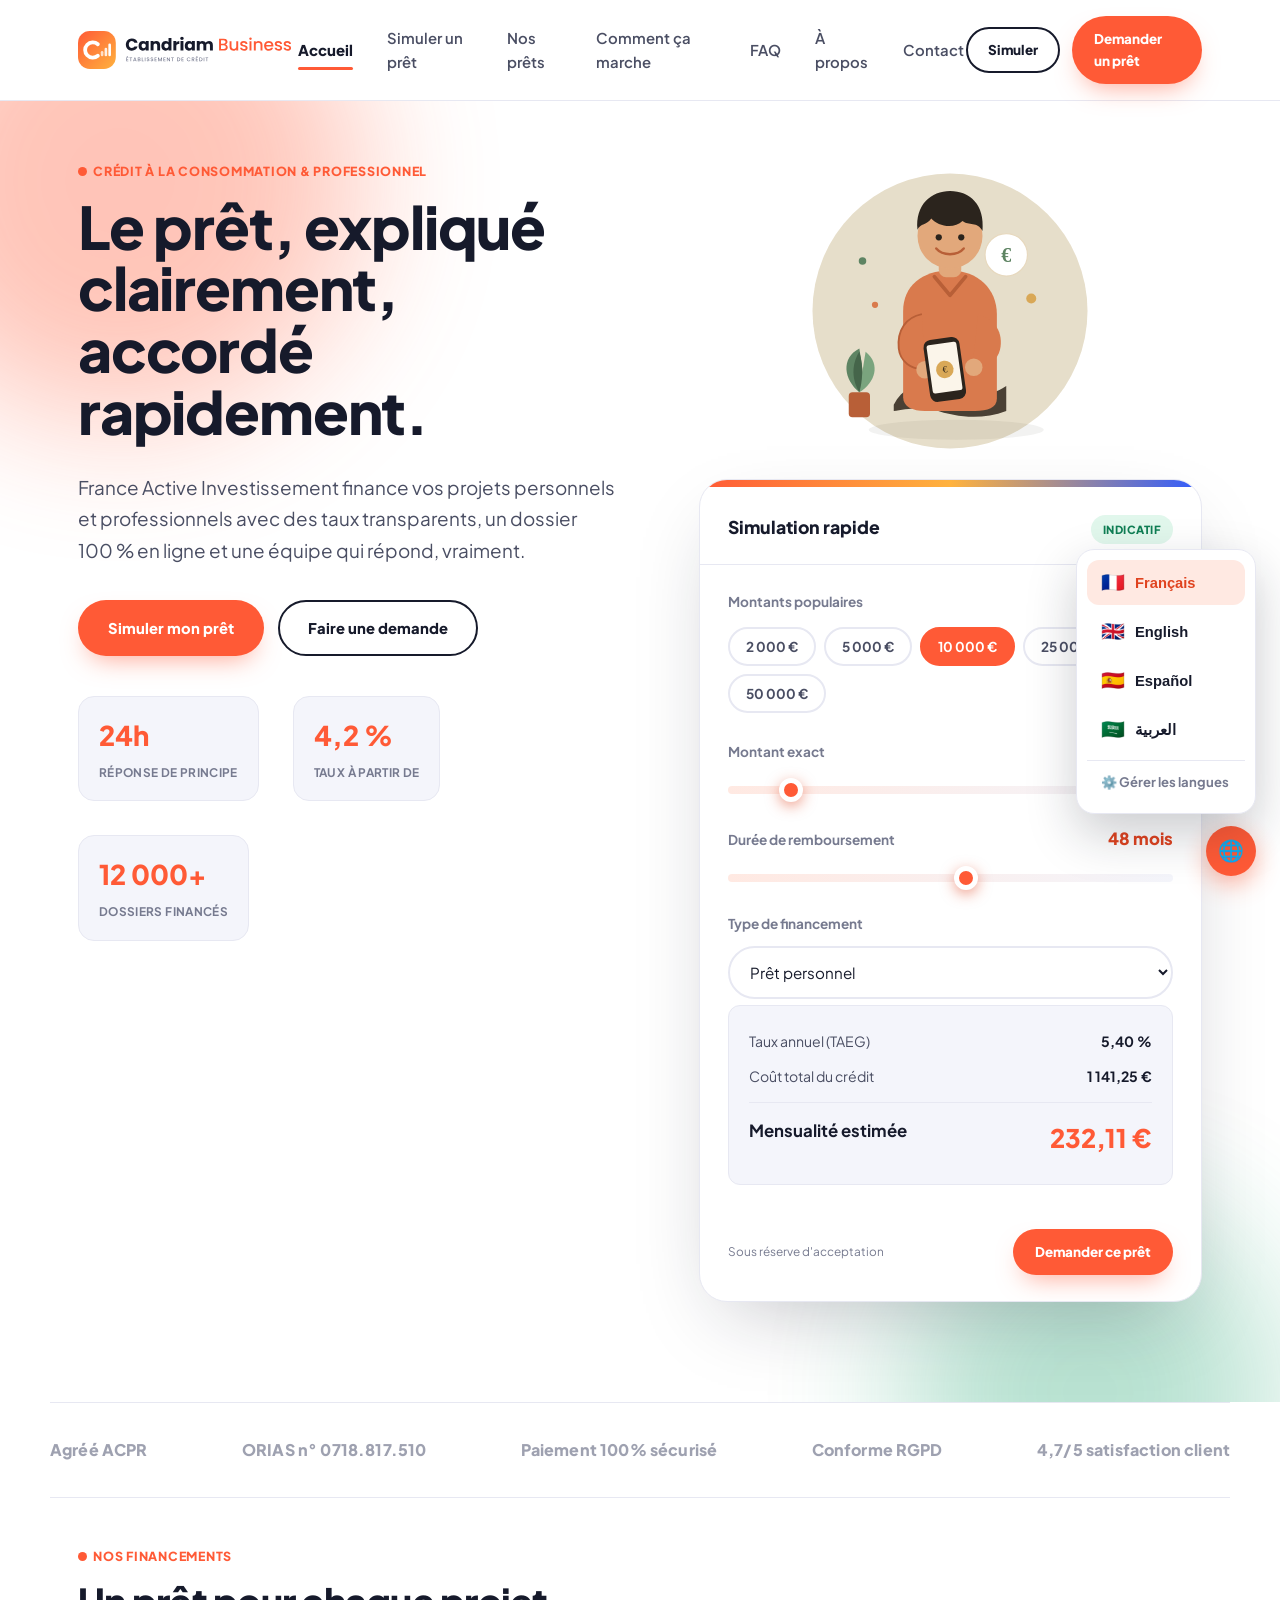
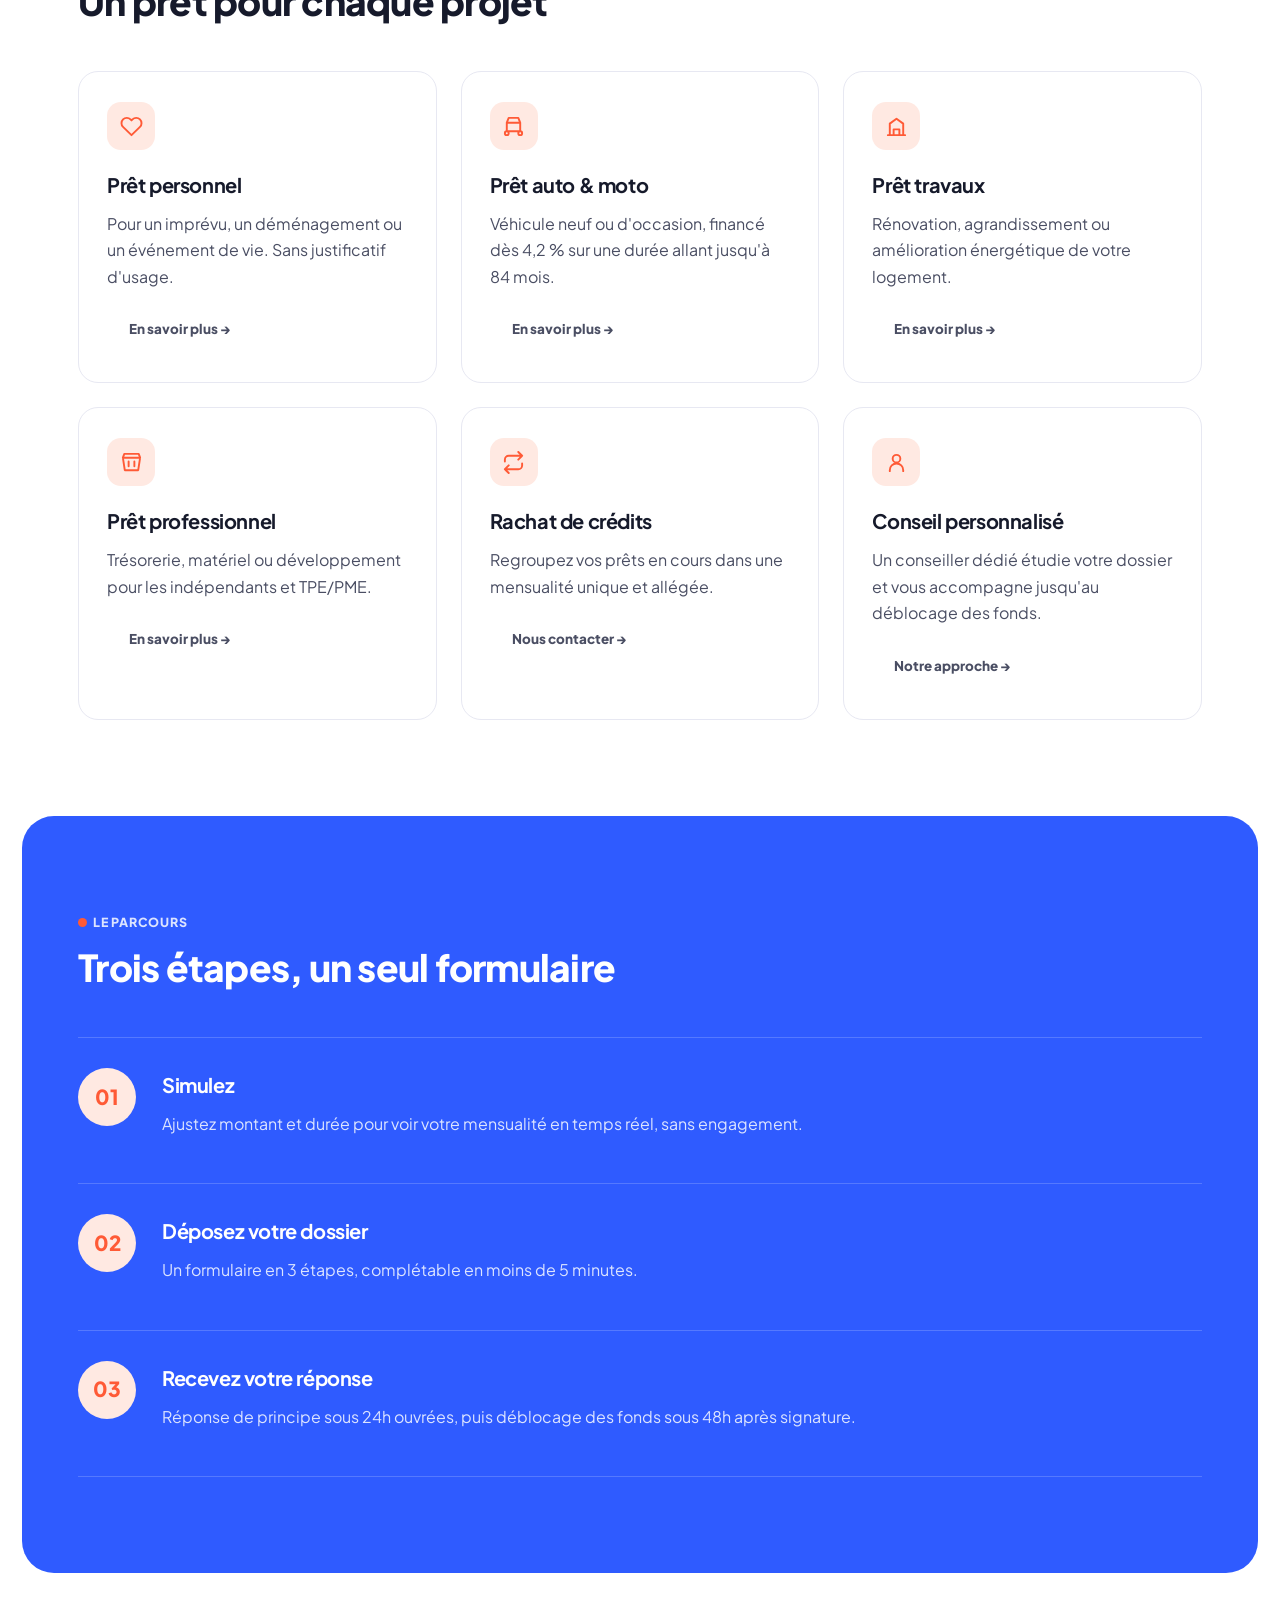
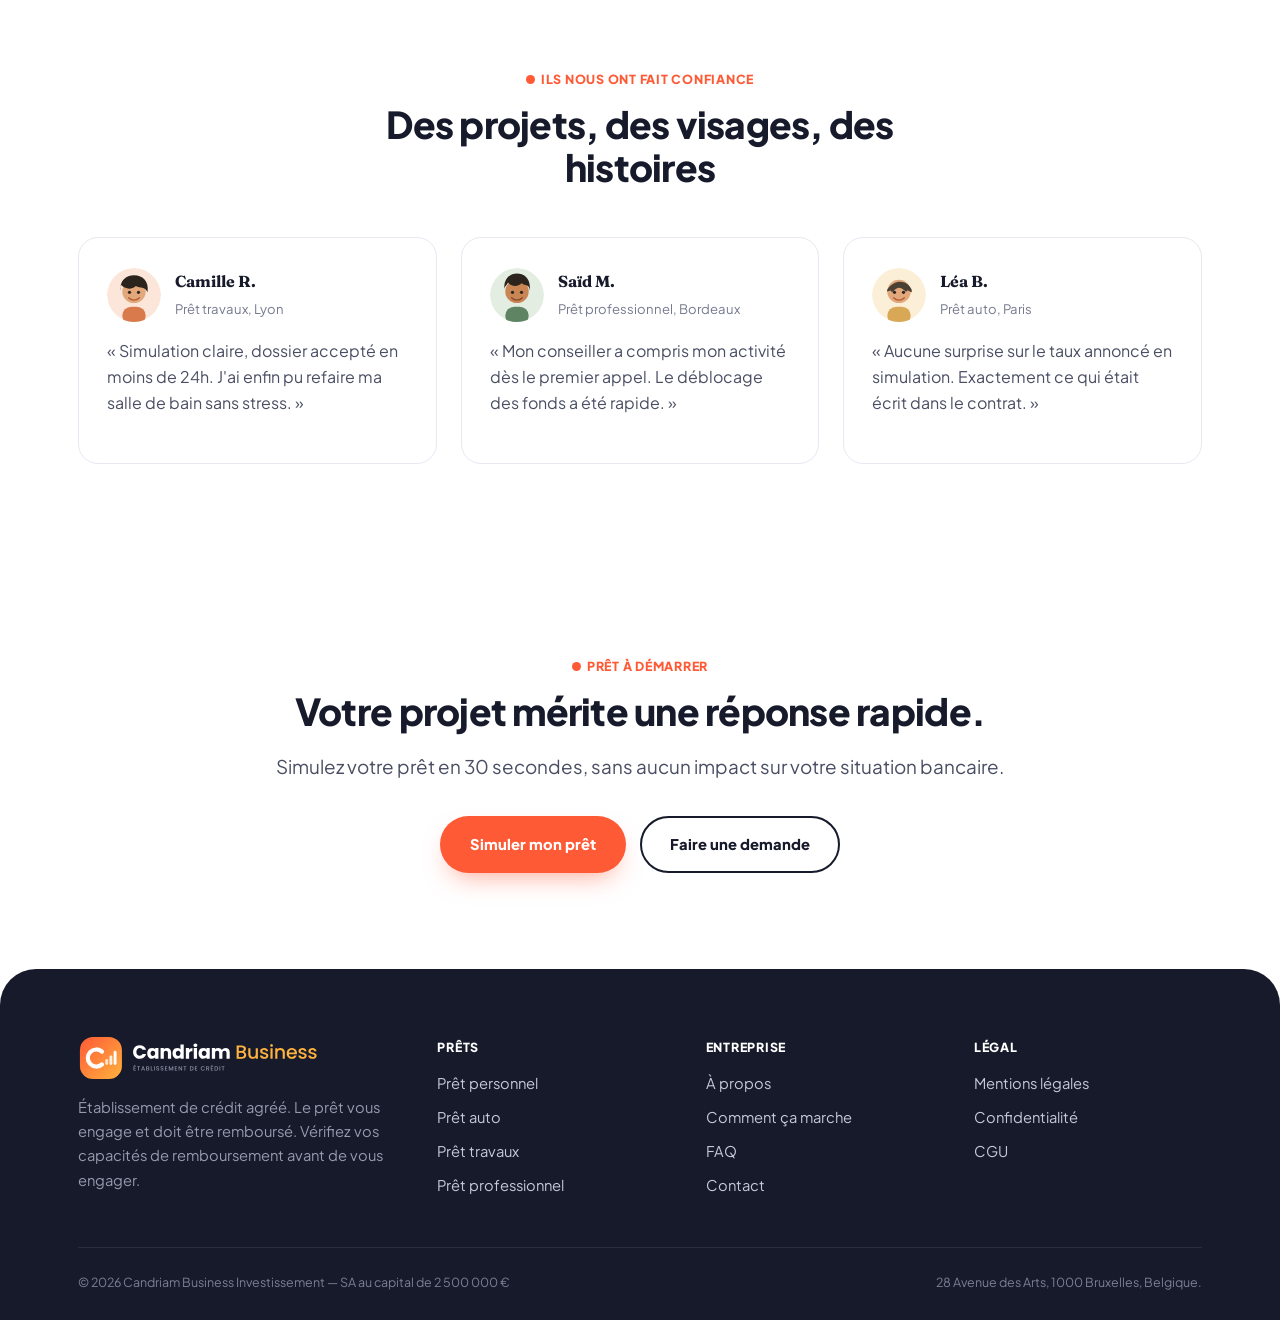
==== commit 898e4341: "Update index.html" ====
--- a/index.html
+++ b/index.html
@@ -30,11 +30,7 @@
     <div class="nav-cta">
       <a href="simulation.html" class="btn btn-outline btn-small" data-i18n="nav_btn_simuler">Simuler</a>
       <a href="demande.html" class="btn btn-primary btn-small" data-i18n="nav_btn_demander">Demander un prêt</a>
-      <select id="lang-switch" class="lang-switch" aria-label="Choisir la langue">
-        <option value="fr">FR</option>
-        <option value="en">EN</option>
-        <option value="es">ES</option>
-      </select>
+      
       <button class="burger" aria-label="Ouvrir le menu">☰</button>
     </div>
   </div>
@@ -113,7 +109,7 @@
 <section style="padding-top:0;padding-bottom:0;">
   <div class="wrap partners-strip">
     <span>Agréé ACPR</span>
-    <span>ORIAS n°16 000 000</span>
+    <span>ORIAS n° 0718.817.510</span>
     <span>Paiement 100% sécurisé</span>
     <span>Conforme RGPD</span>
     <span>4,7/5 satisfaction client</span>
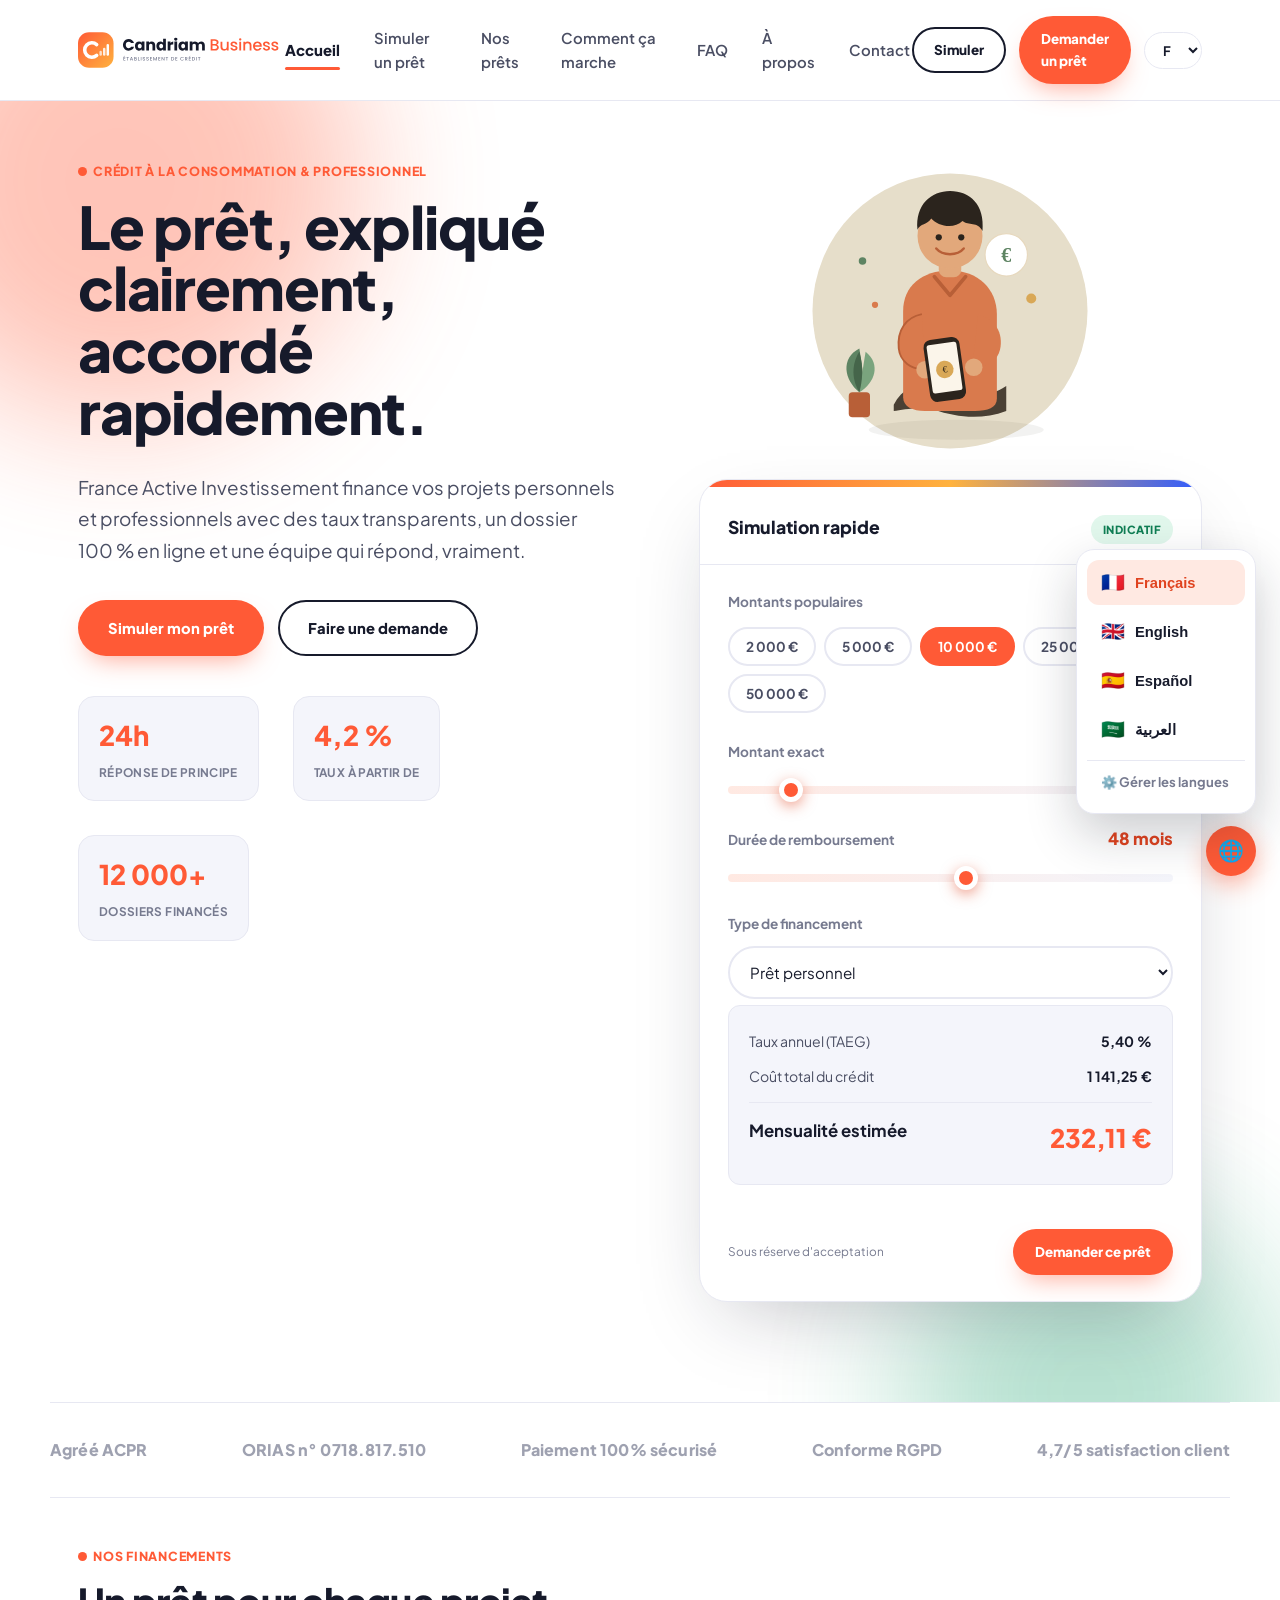
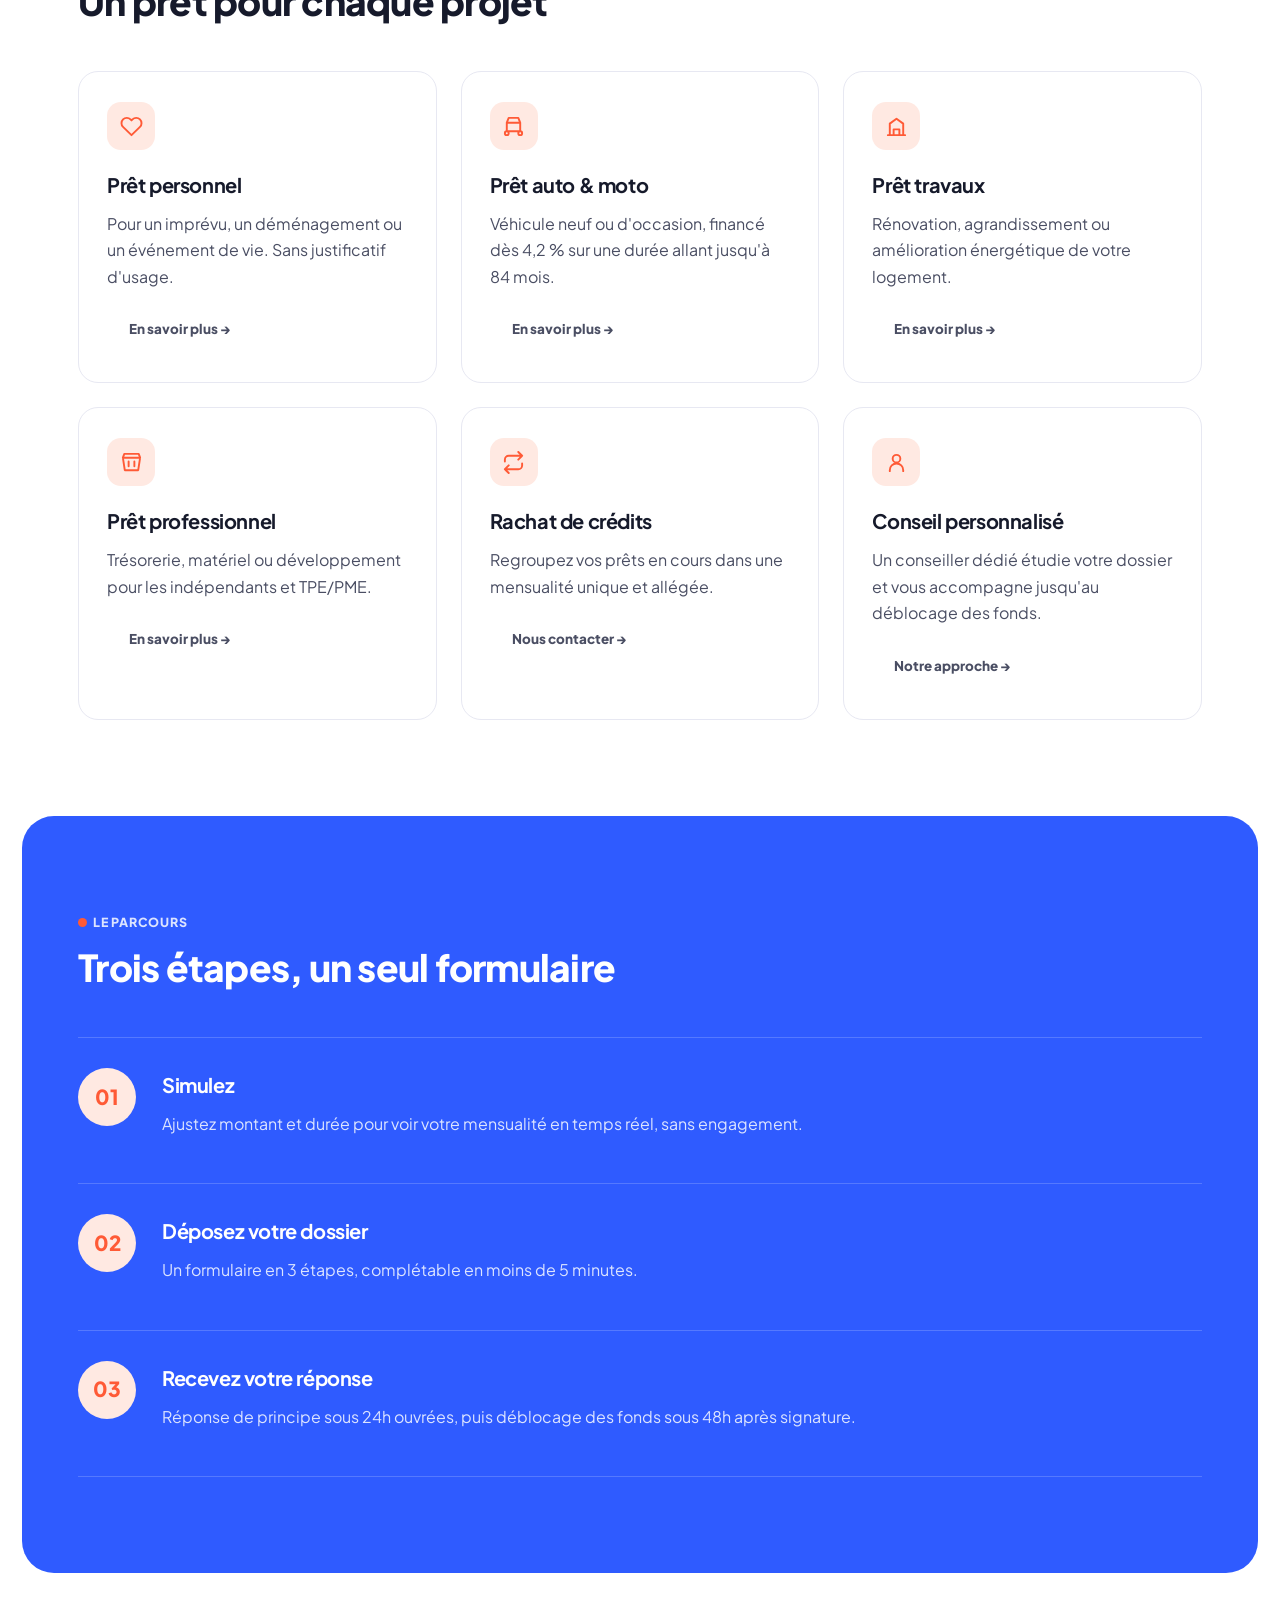
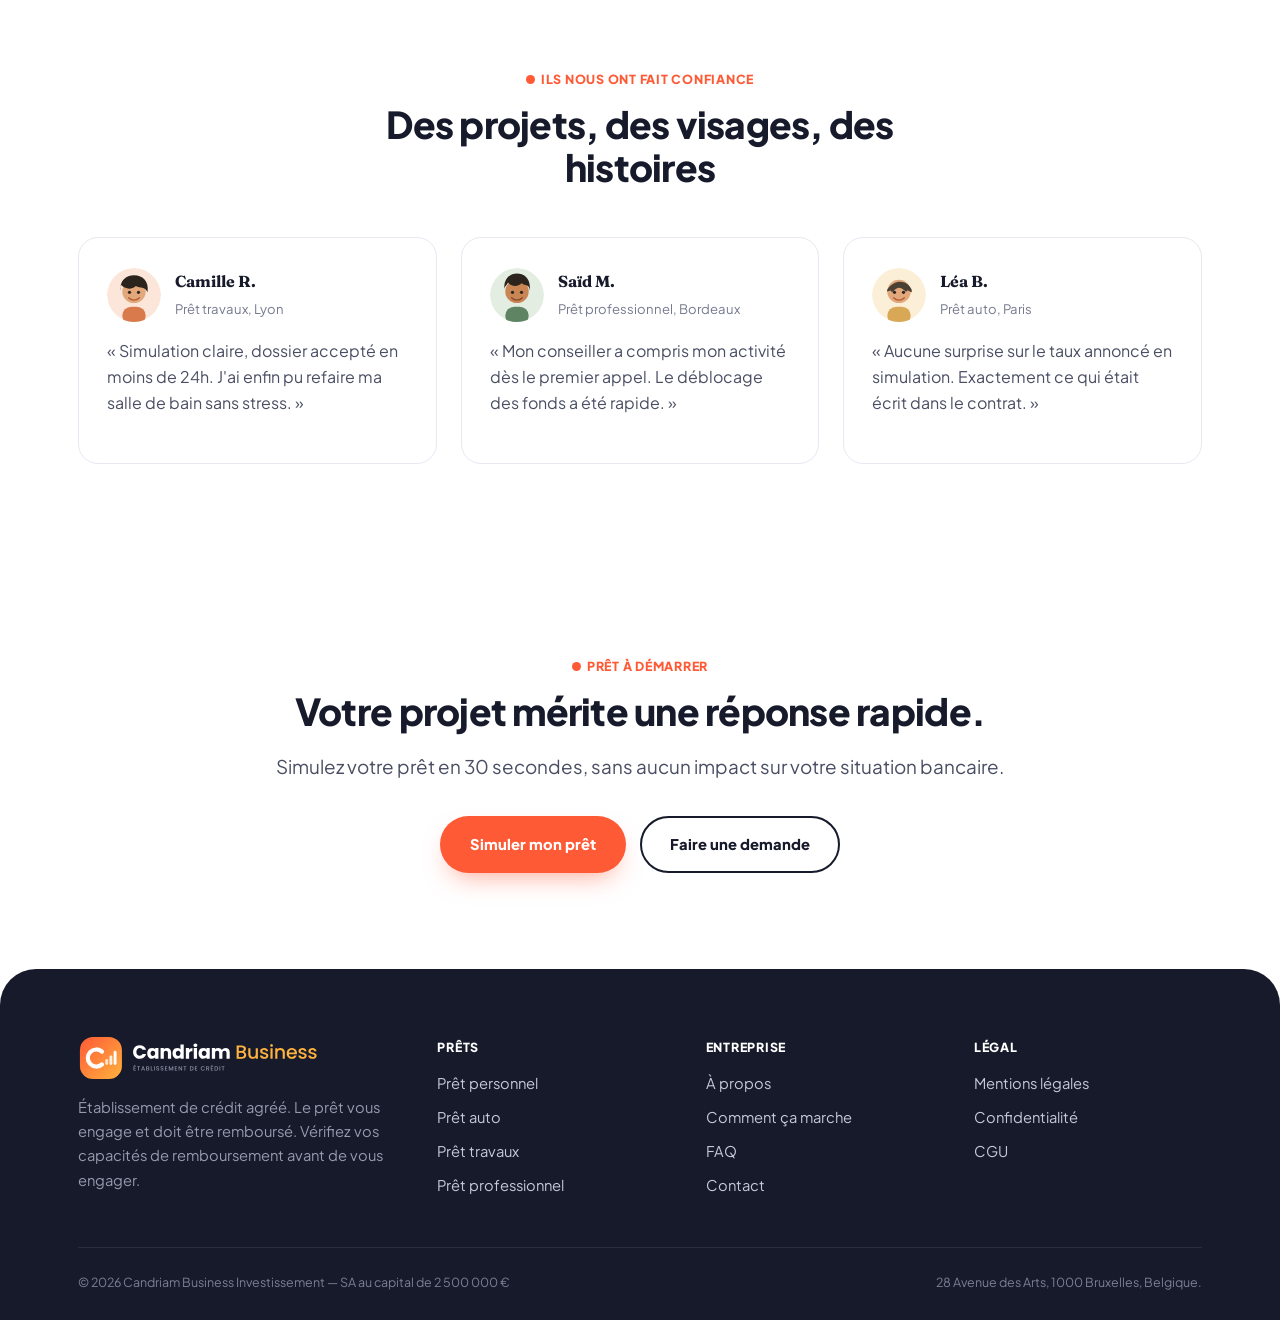
==== commit 522feb66: "Update index.html" ====
--- a/index.html
+++ b/index.html
@@ -30,7 +30,11 @@
     <div class="nav-cta">
       <a href="simulation.html" class="btn btn-outline btn-small" data-i18n="nav_btn_simuler">Simuler</a>
       <a href="demande.html" class="btn btn-primary btn-small" data-i18n="nav_btn_demander">Demander un prêt</a>
-      
+      <select id="lang-switch" class="lang-switch" aria-label="Choisir la langue">
+        <option value="fr">FR</option>
+        <option value="en">EN</option>
+        <option value="es">ES</option>
+      </select>
       <button class="burger" aria-label="Ouvrir le menu">☰</button>
     </div>
   </div>
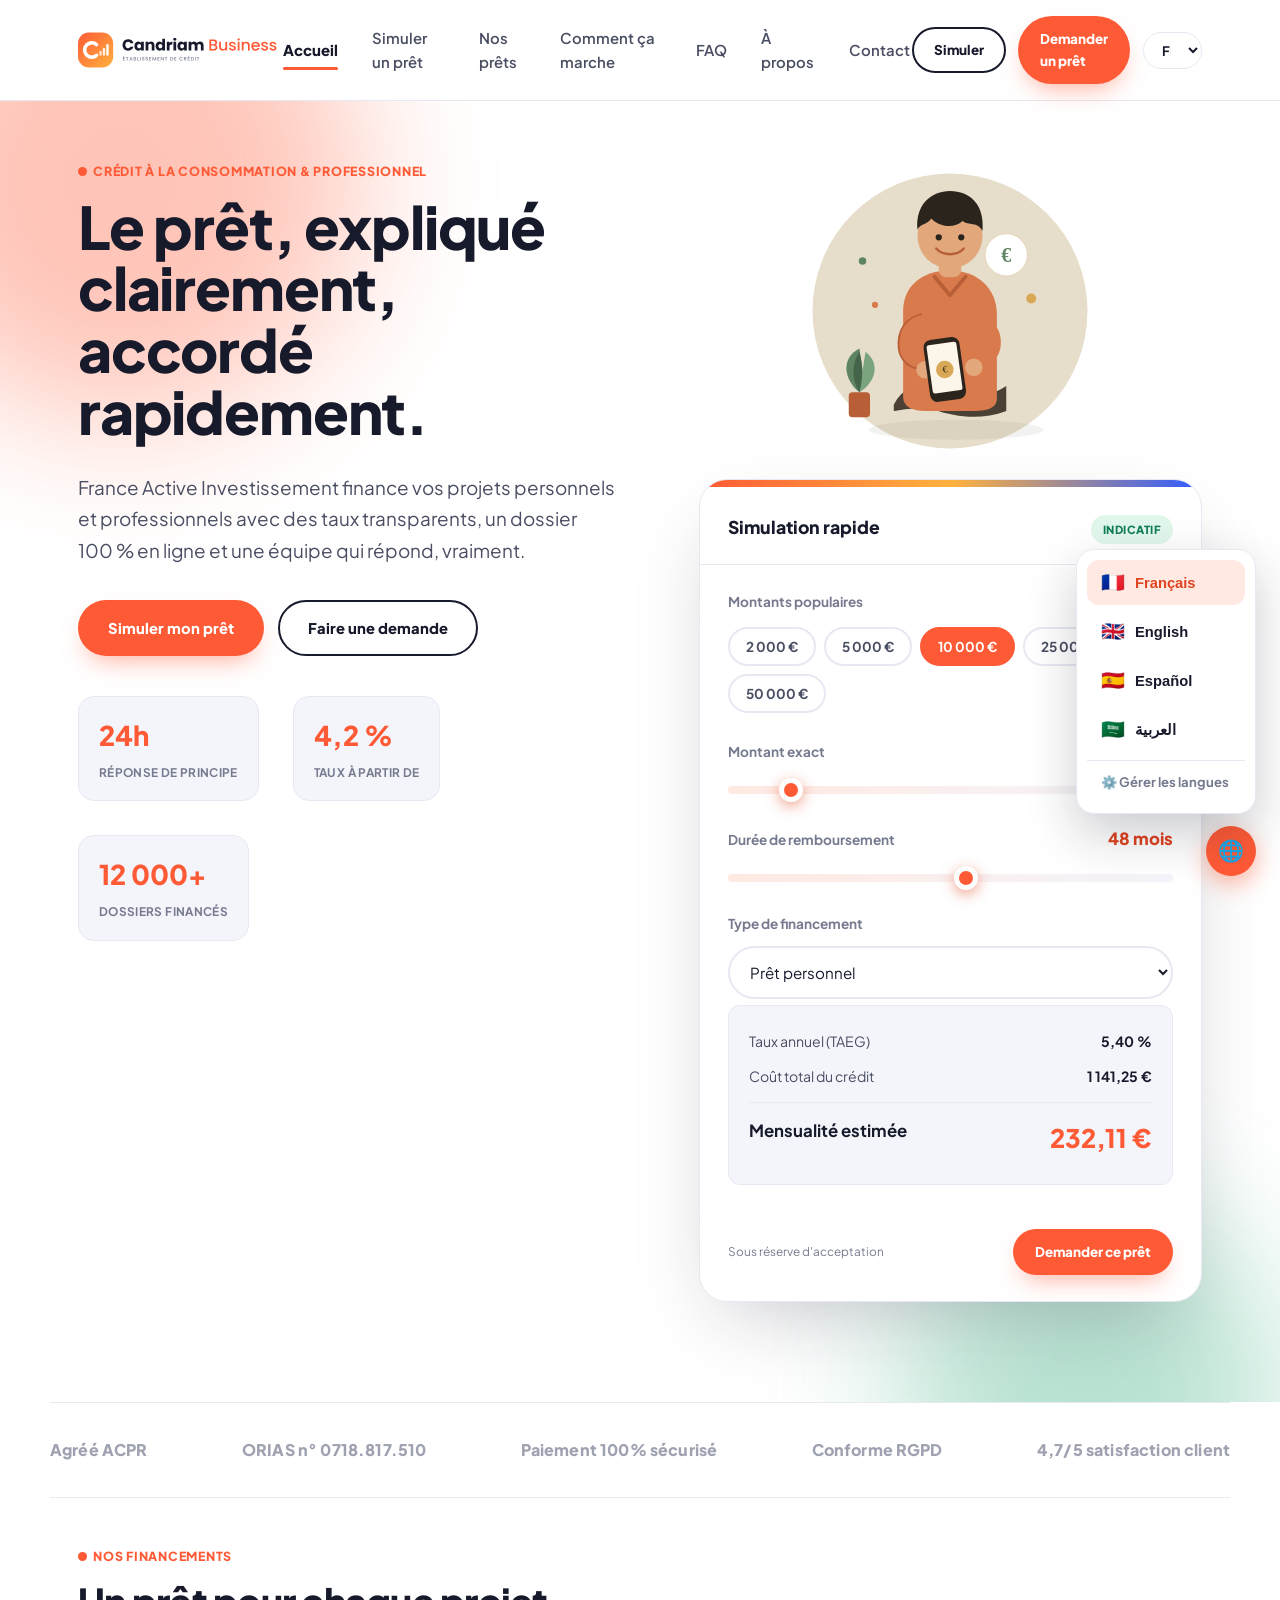
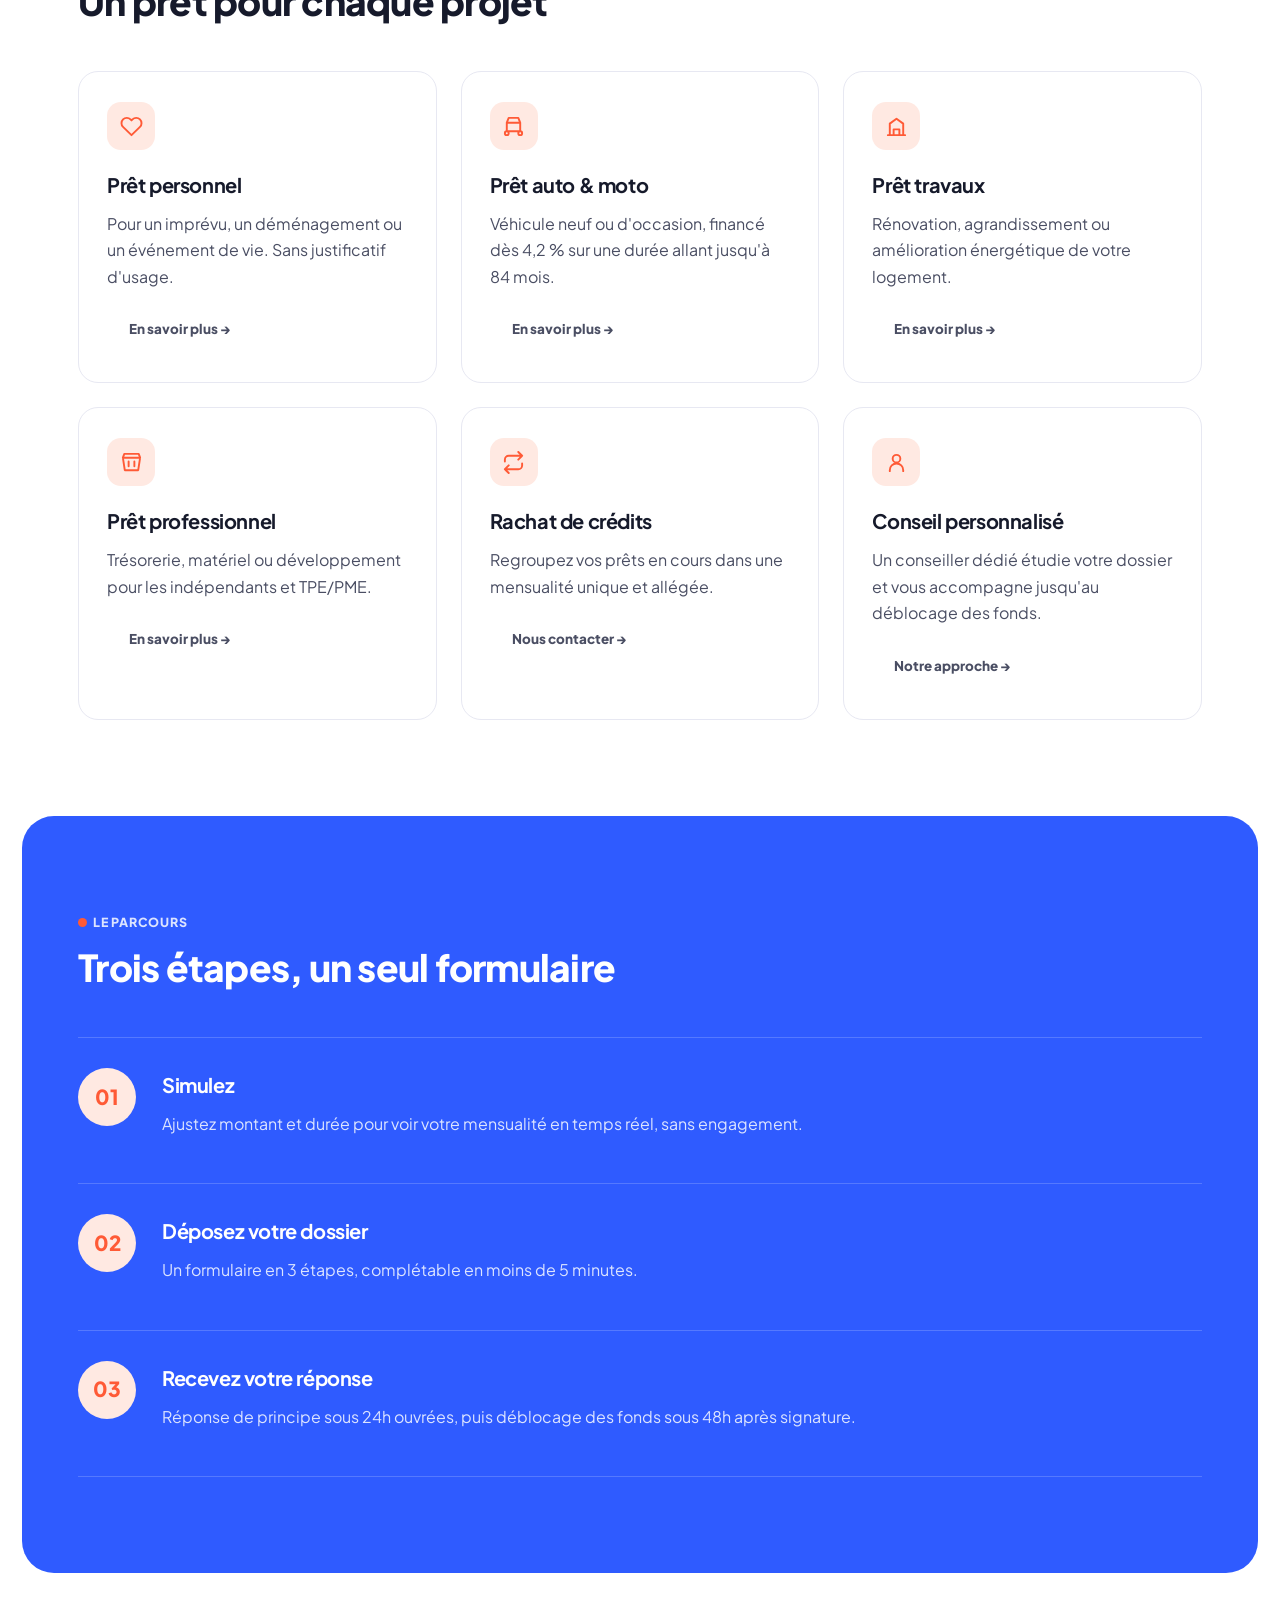
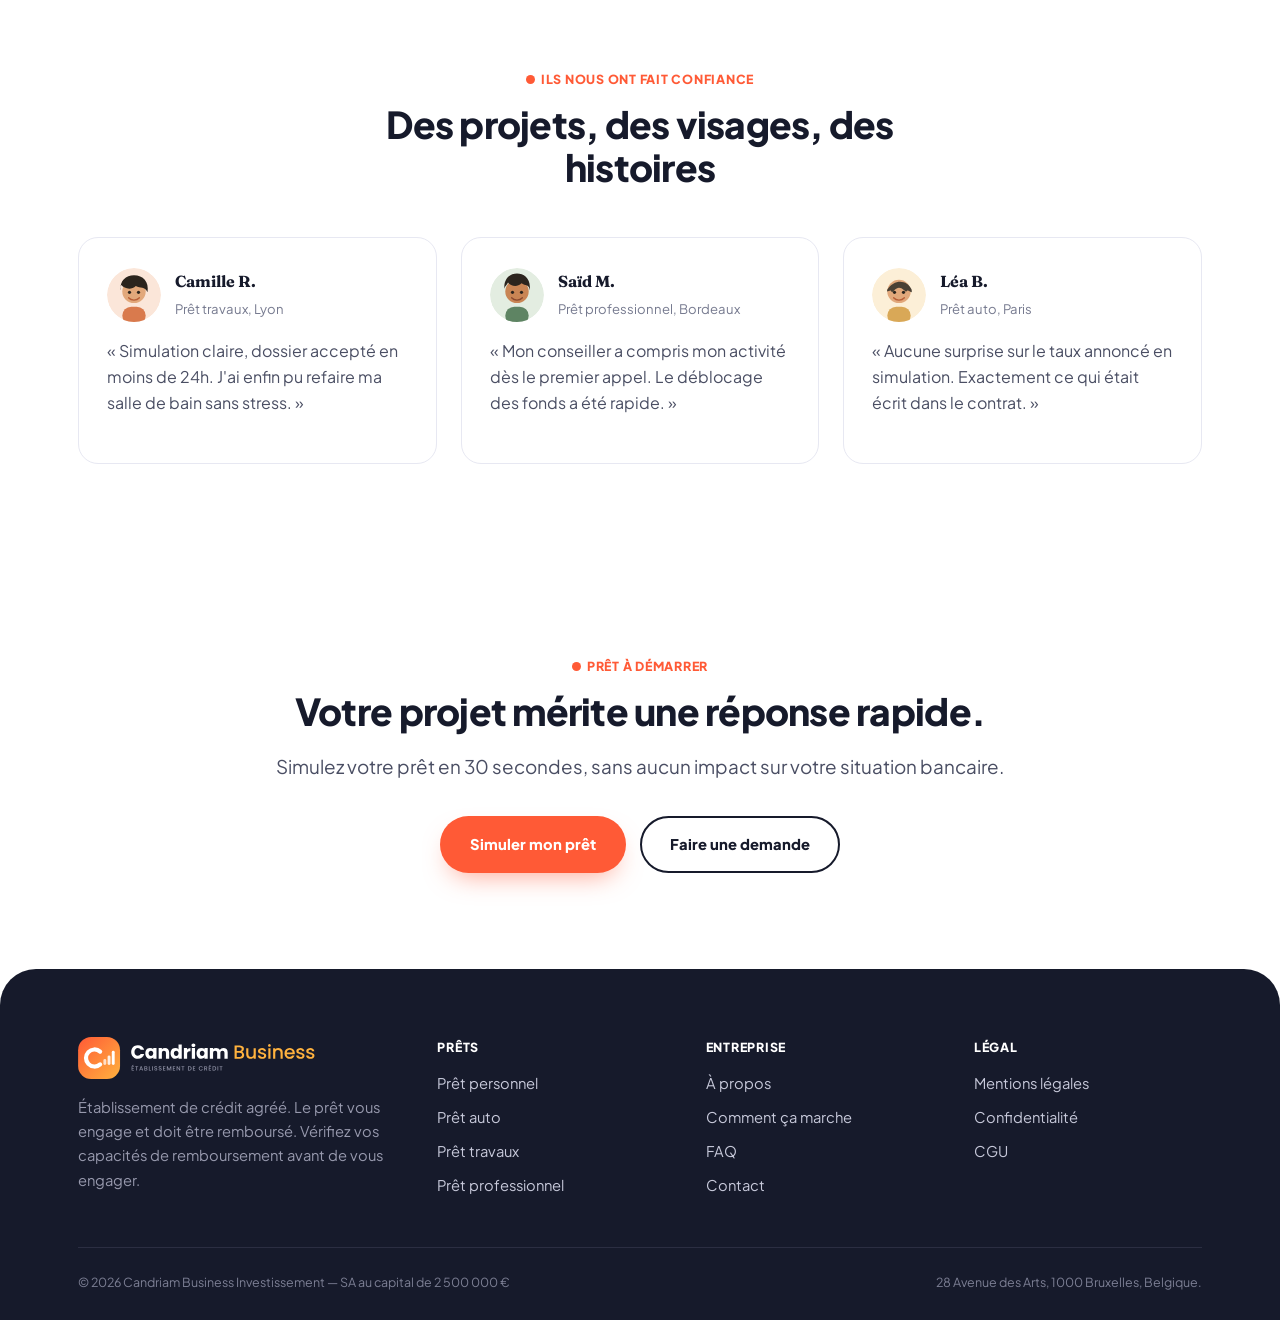
==== commit fd2d8f45: "Update index.html" ====
--- a/index.html
+++ b/index.html
@@ -3,7 +3,8 @@
 <head>
 <meta charset="UTF-8">
 <meta name="viewport" content="width=device-width, initial-scale=1.0">
-<title>Candriam Business Investissement — Prêts personnels, auto, travaux & professionnels</title><link rel="icon" type="image/svg+xml" href="assets/logo/logo-symbole.svg">
+<title>Candriam Business Investissement — Prêts personnels, auto, travaux & professionnels</title>
+<link rel="icon" type="image/svg+xml" href="logo-symbole.svg">
 <link rel="icon" type="image/png" sizes="32x32" href="favicon-32.png">
 <link rel="apple-touch-icon" href="apple-touch-icon.png">
 <meta name="description" content="Simulez et demandez votre prêt en ligne en quelques minutes avec Candriam Business Investissement. Réponse de principe sous 24h.">
--- a/style.css
+++ b/style.css
@@ -440,3 +440,5 @@
 @media (max-width:560px){
   .hero-stats{gap:14px;}
 }
+.brand-logo{height:42px;width:auto;display:block;}
+@media (max-width:760px){ .brand-logo{height:36px;} }
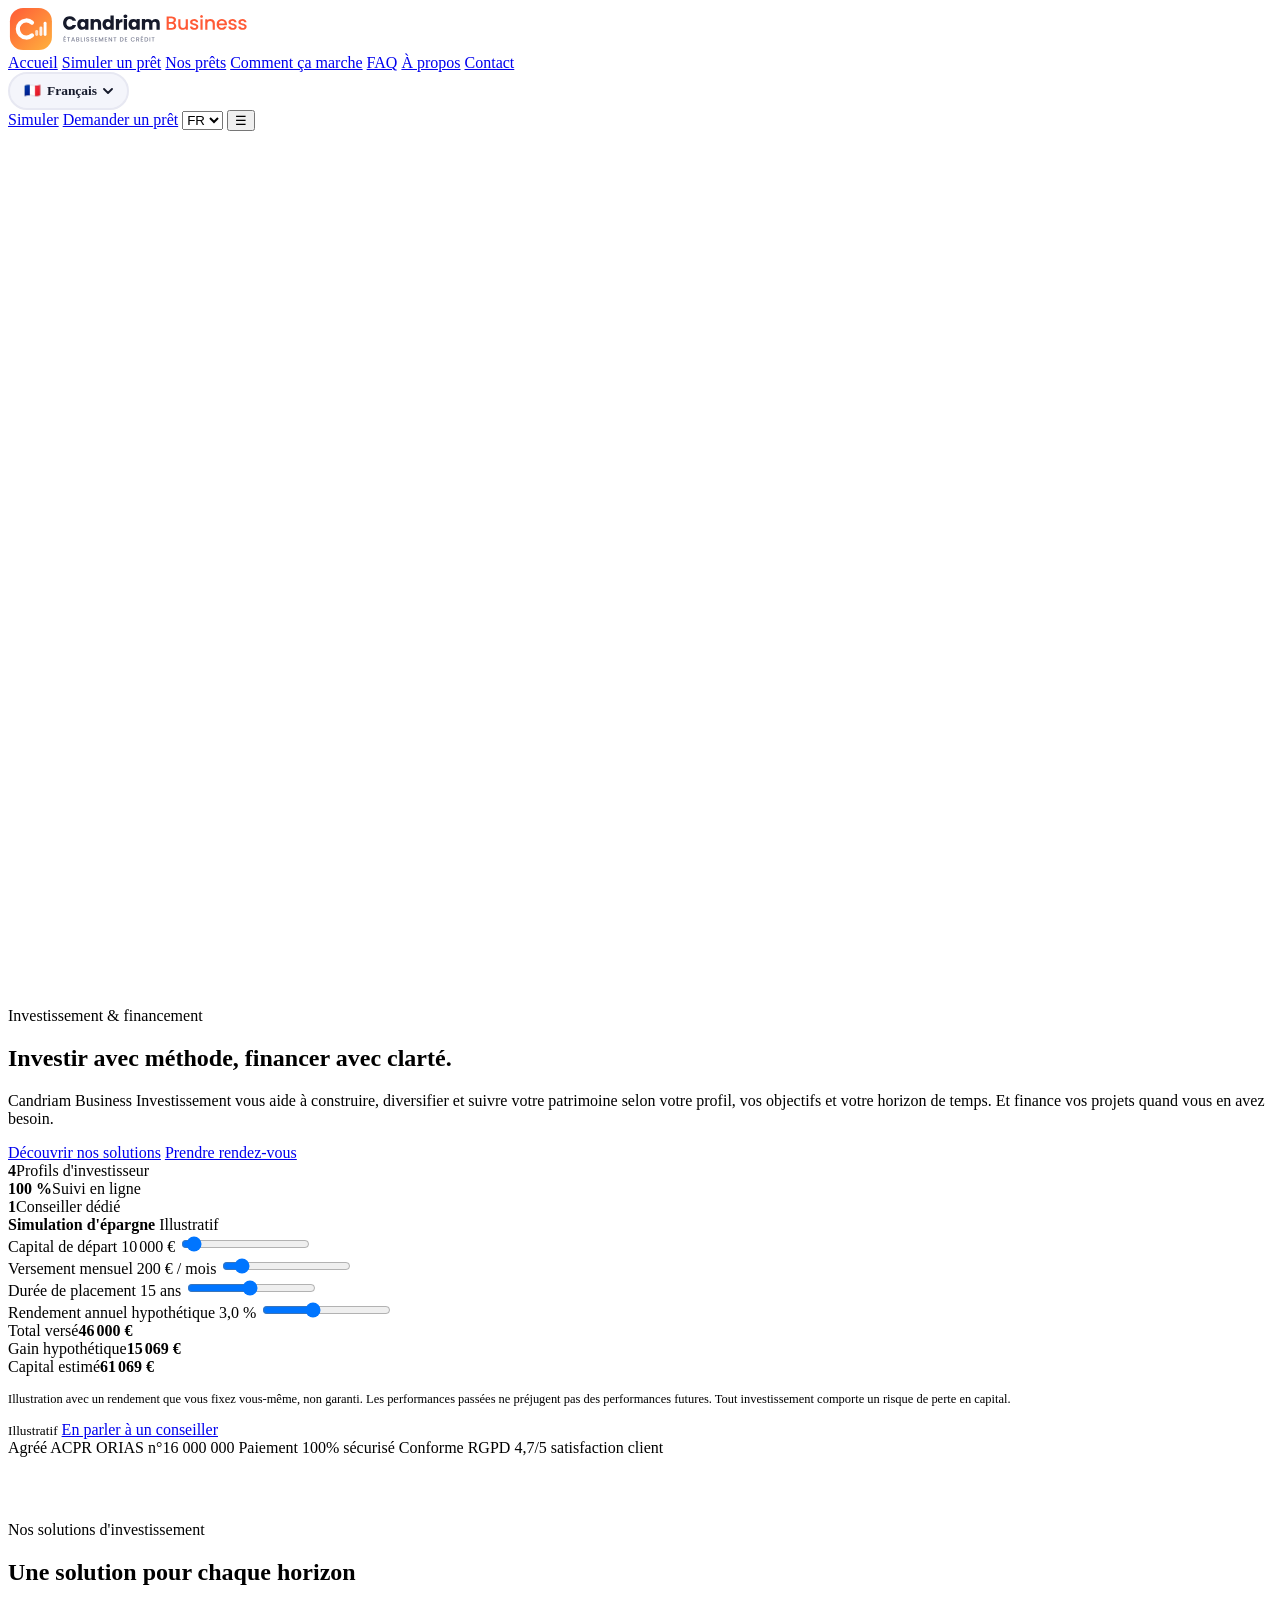
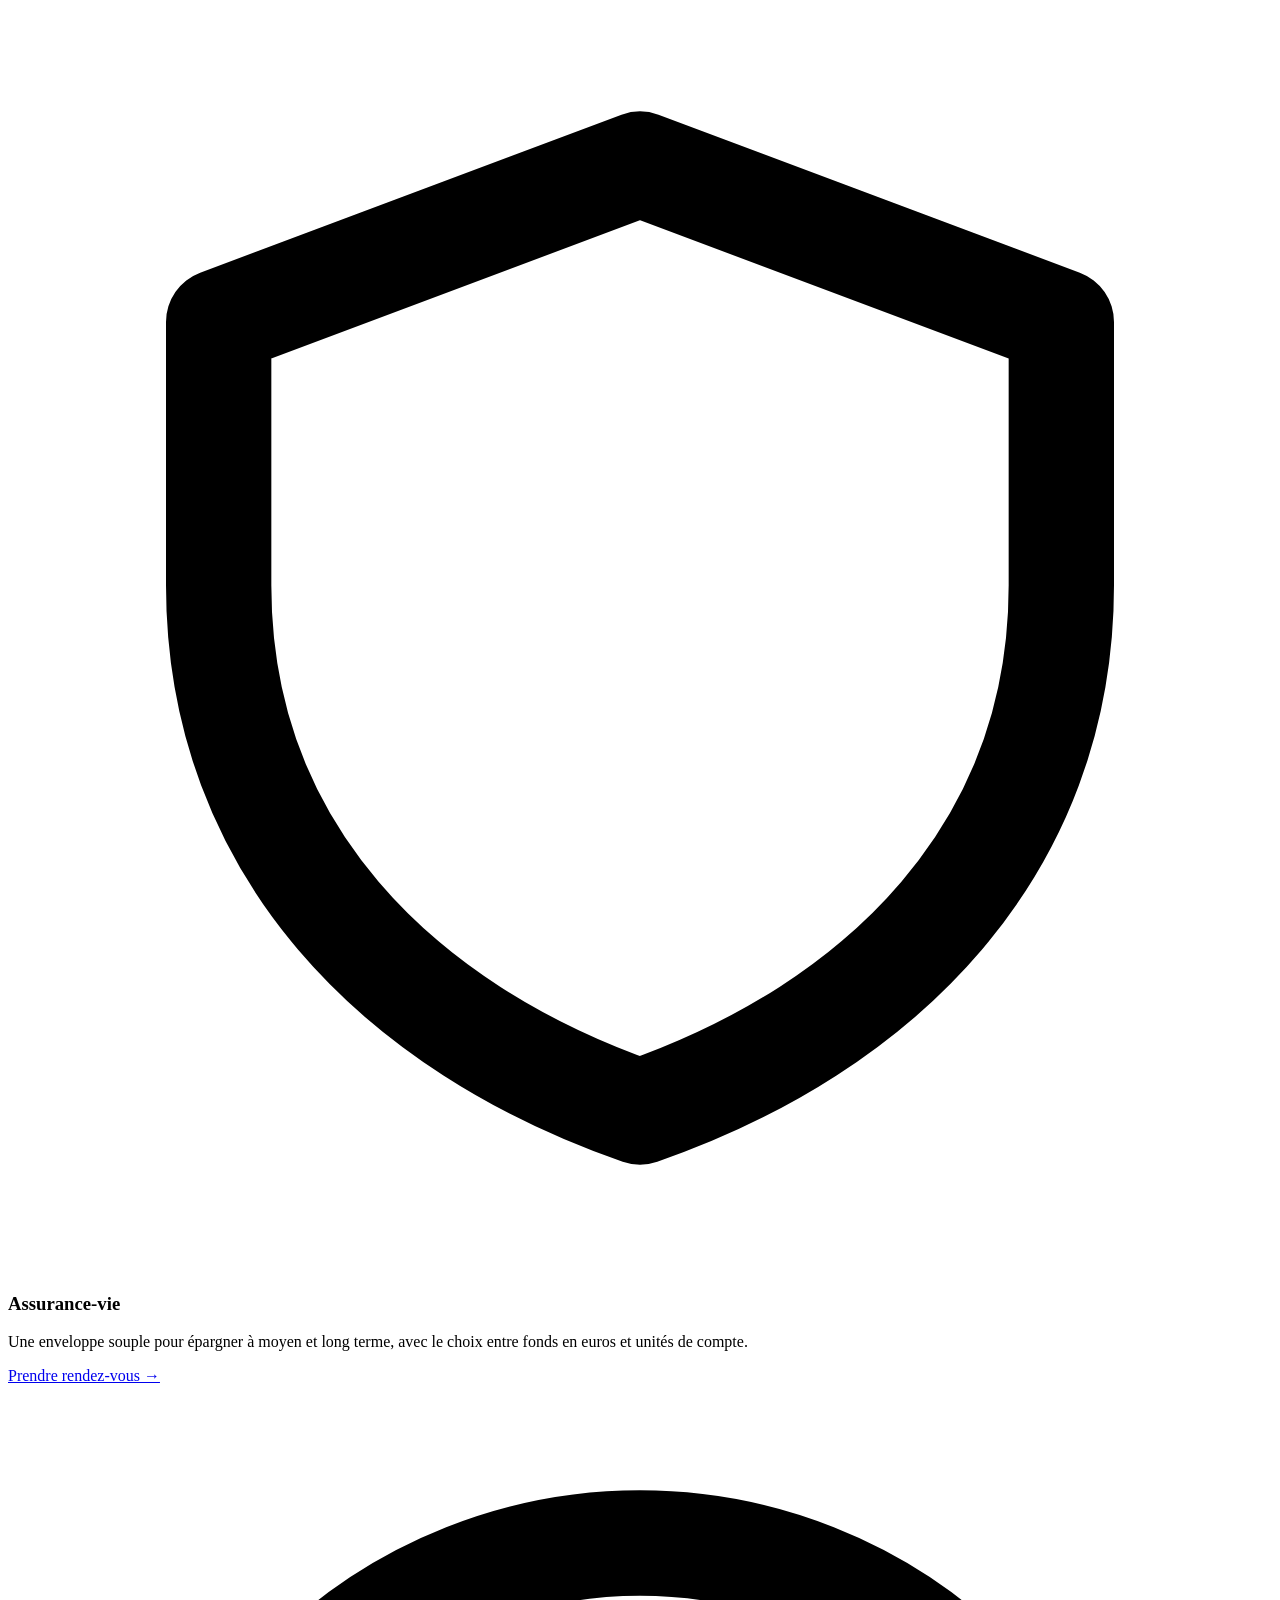
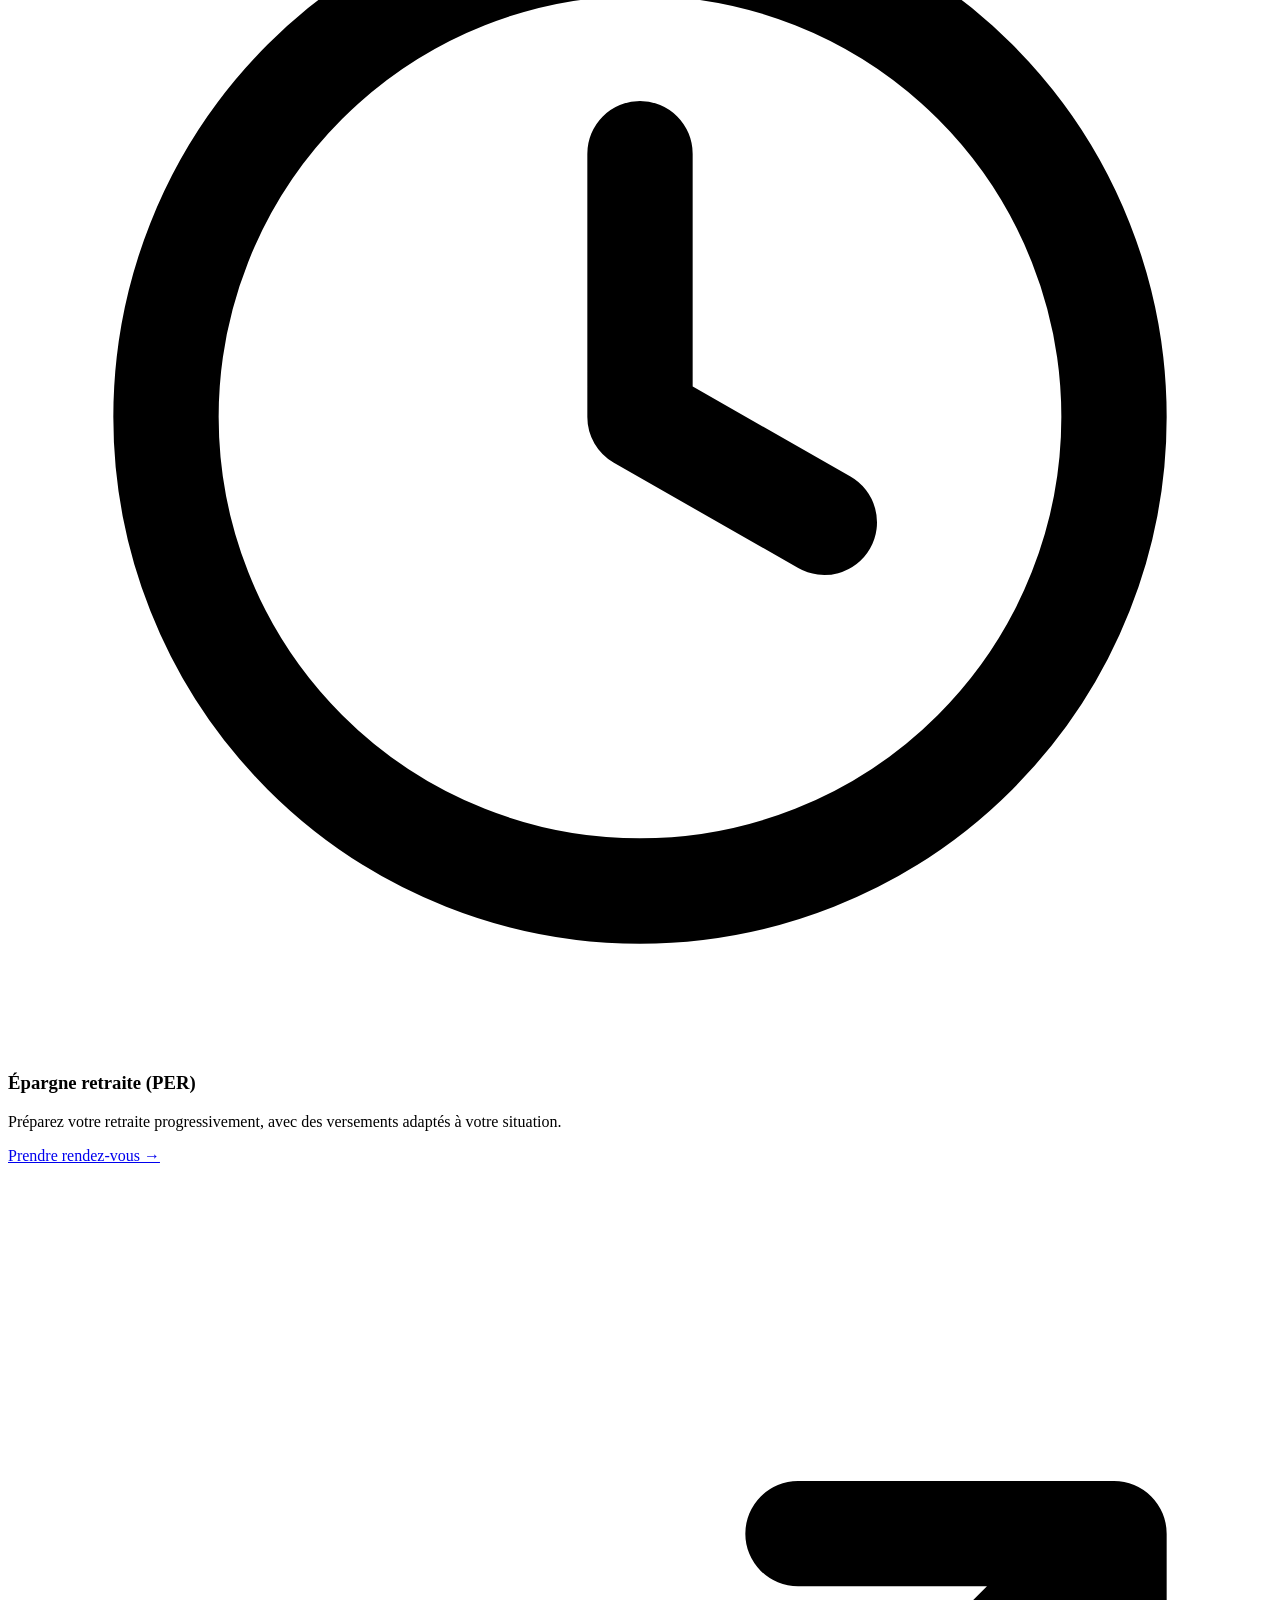
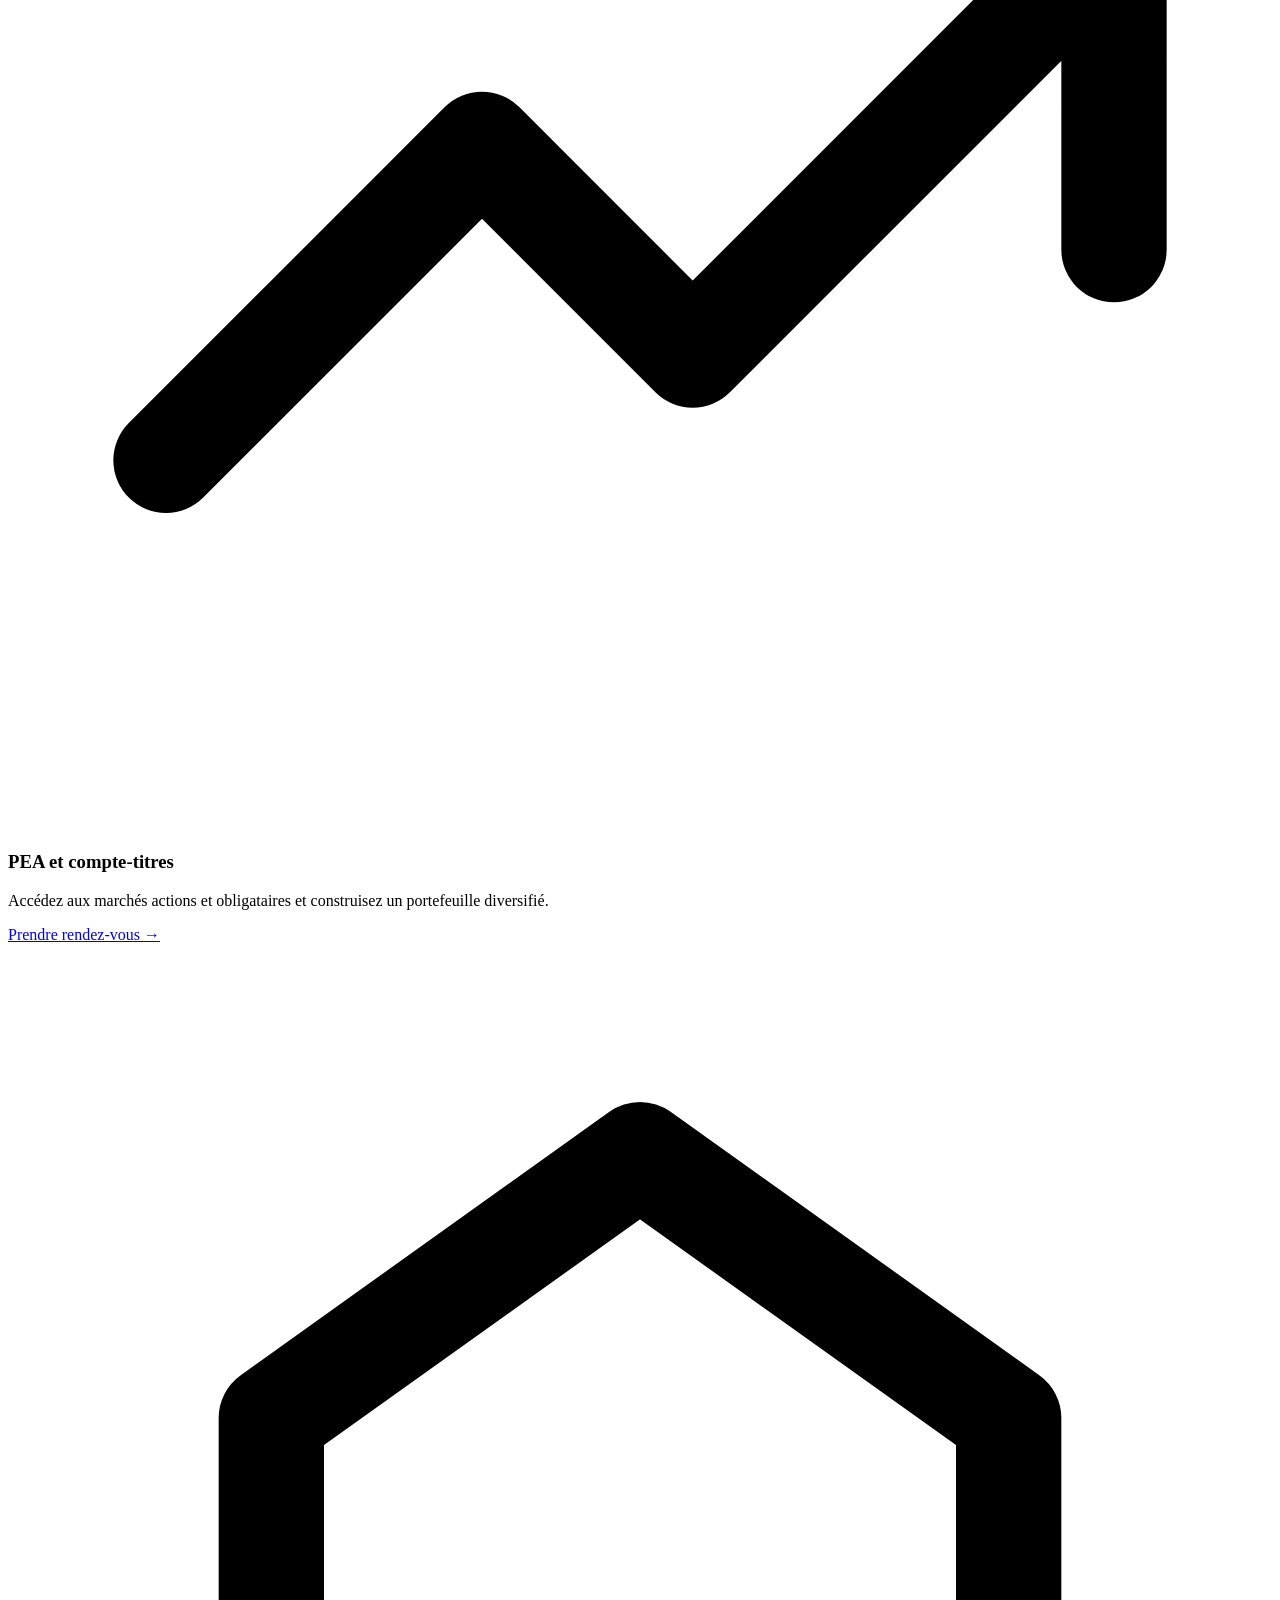
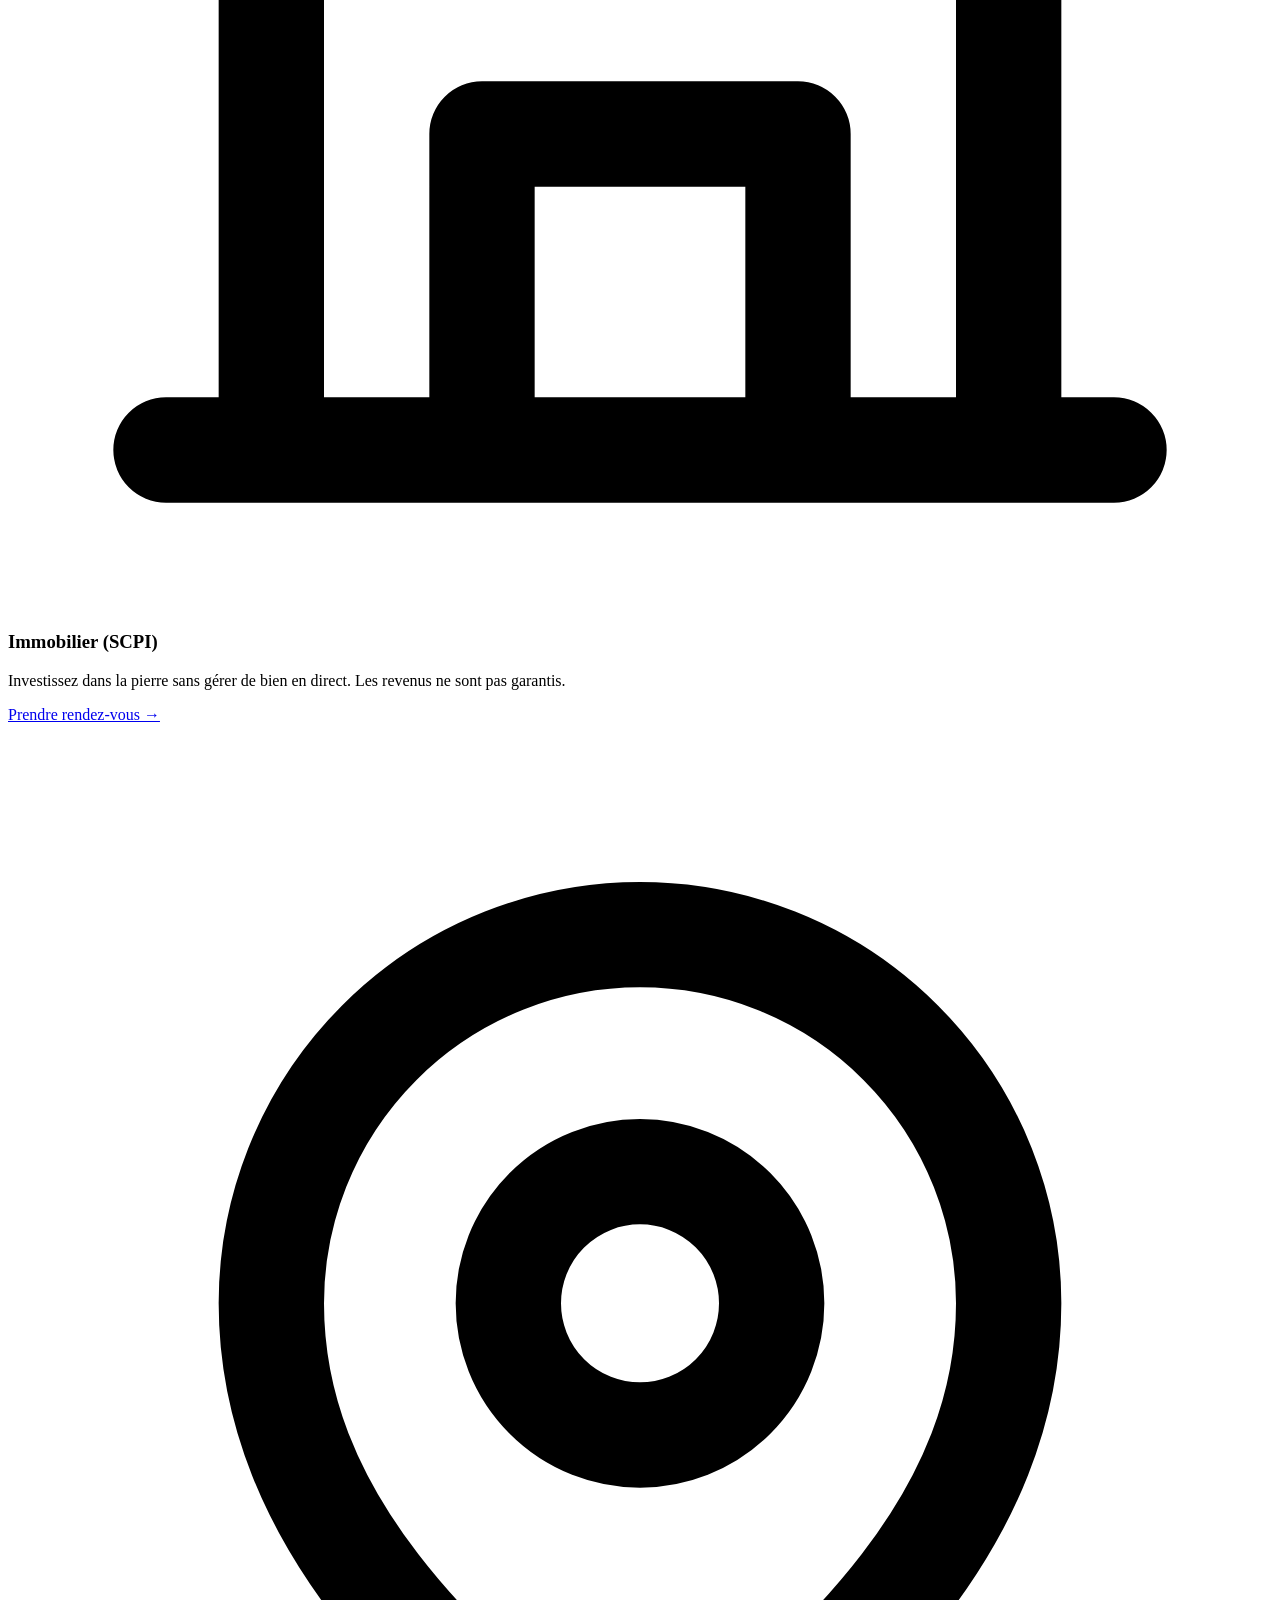
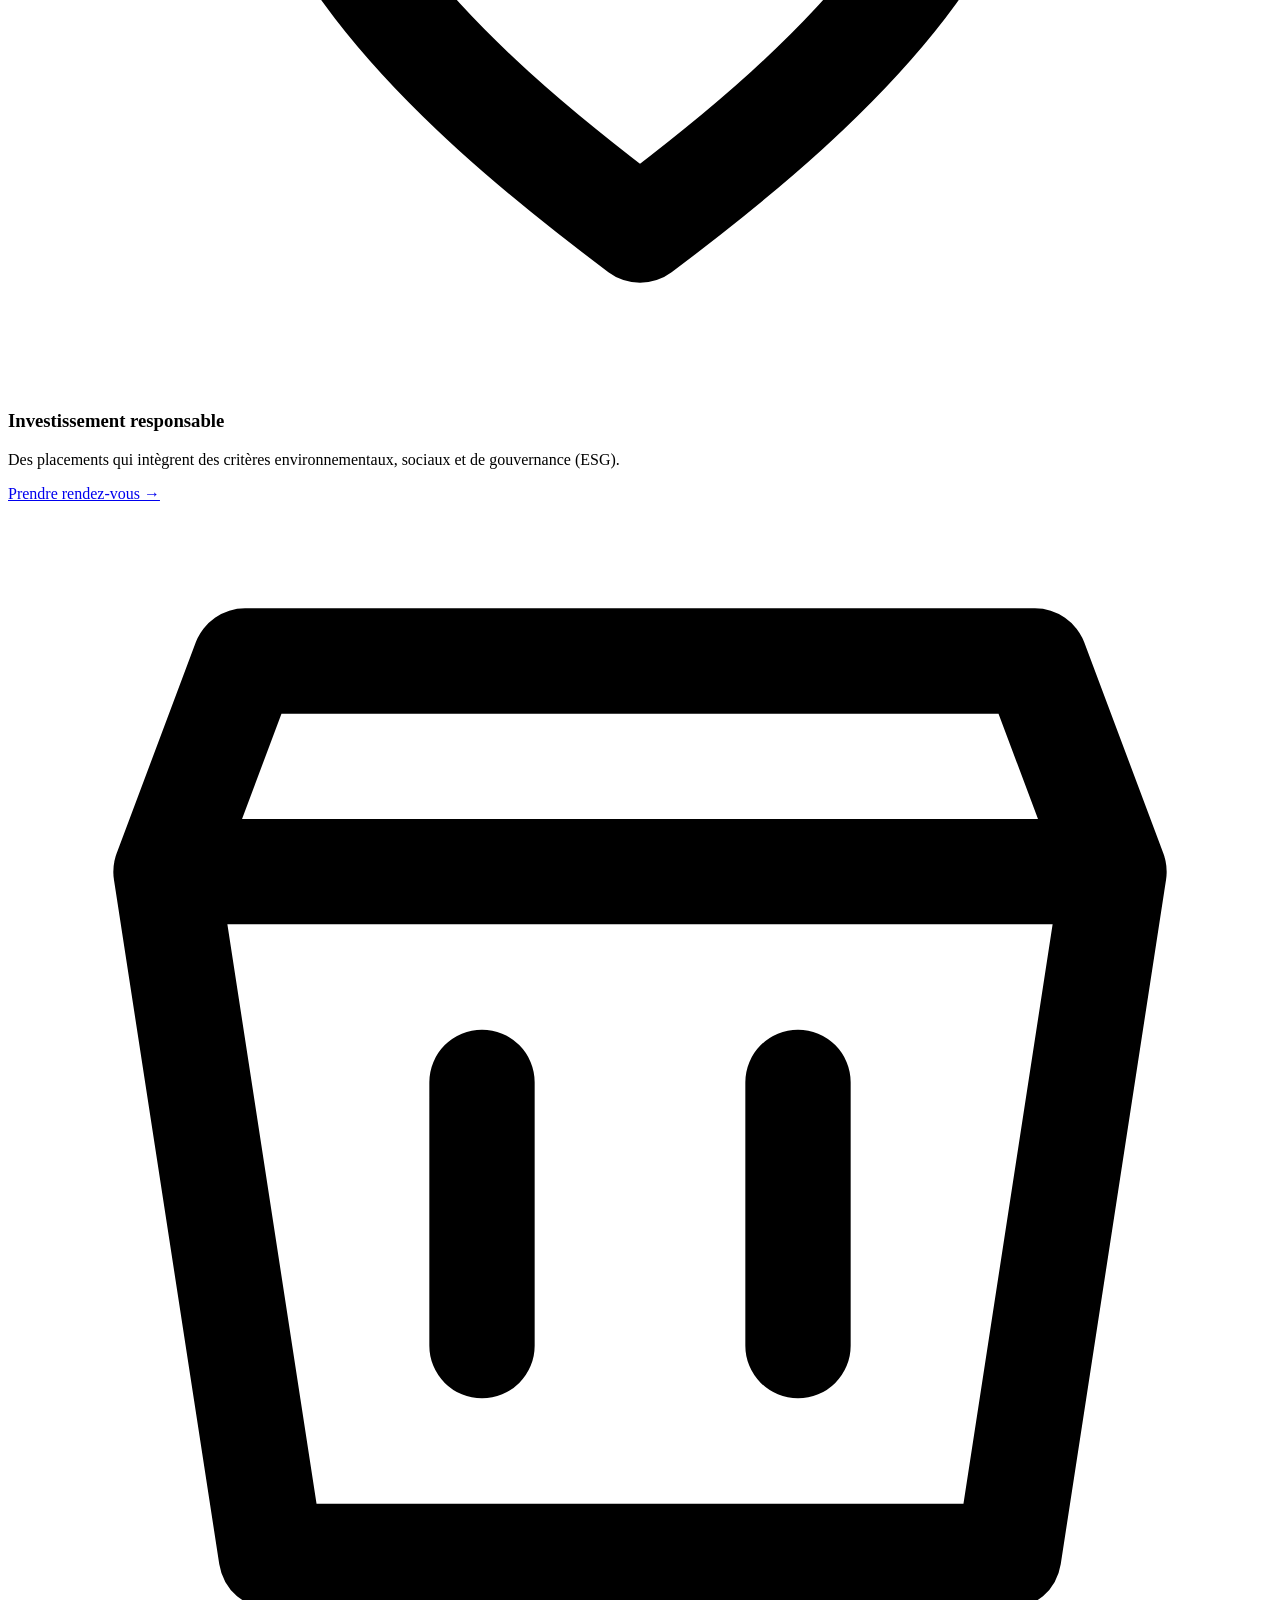
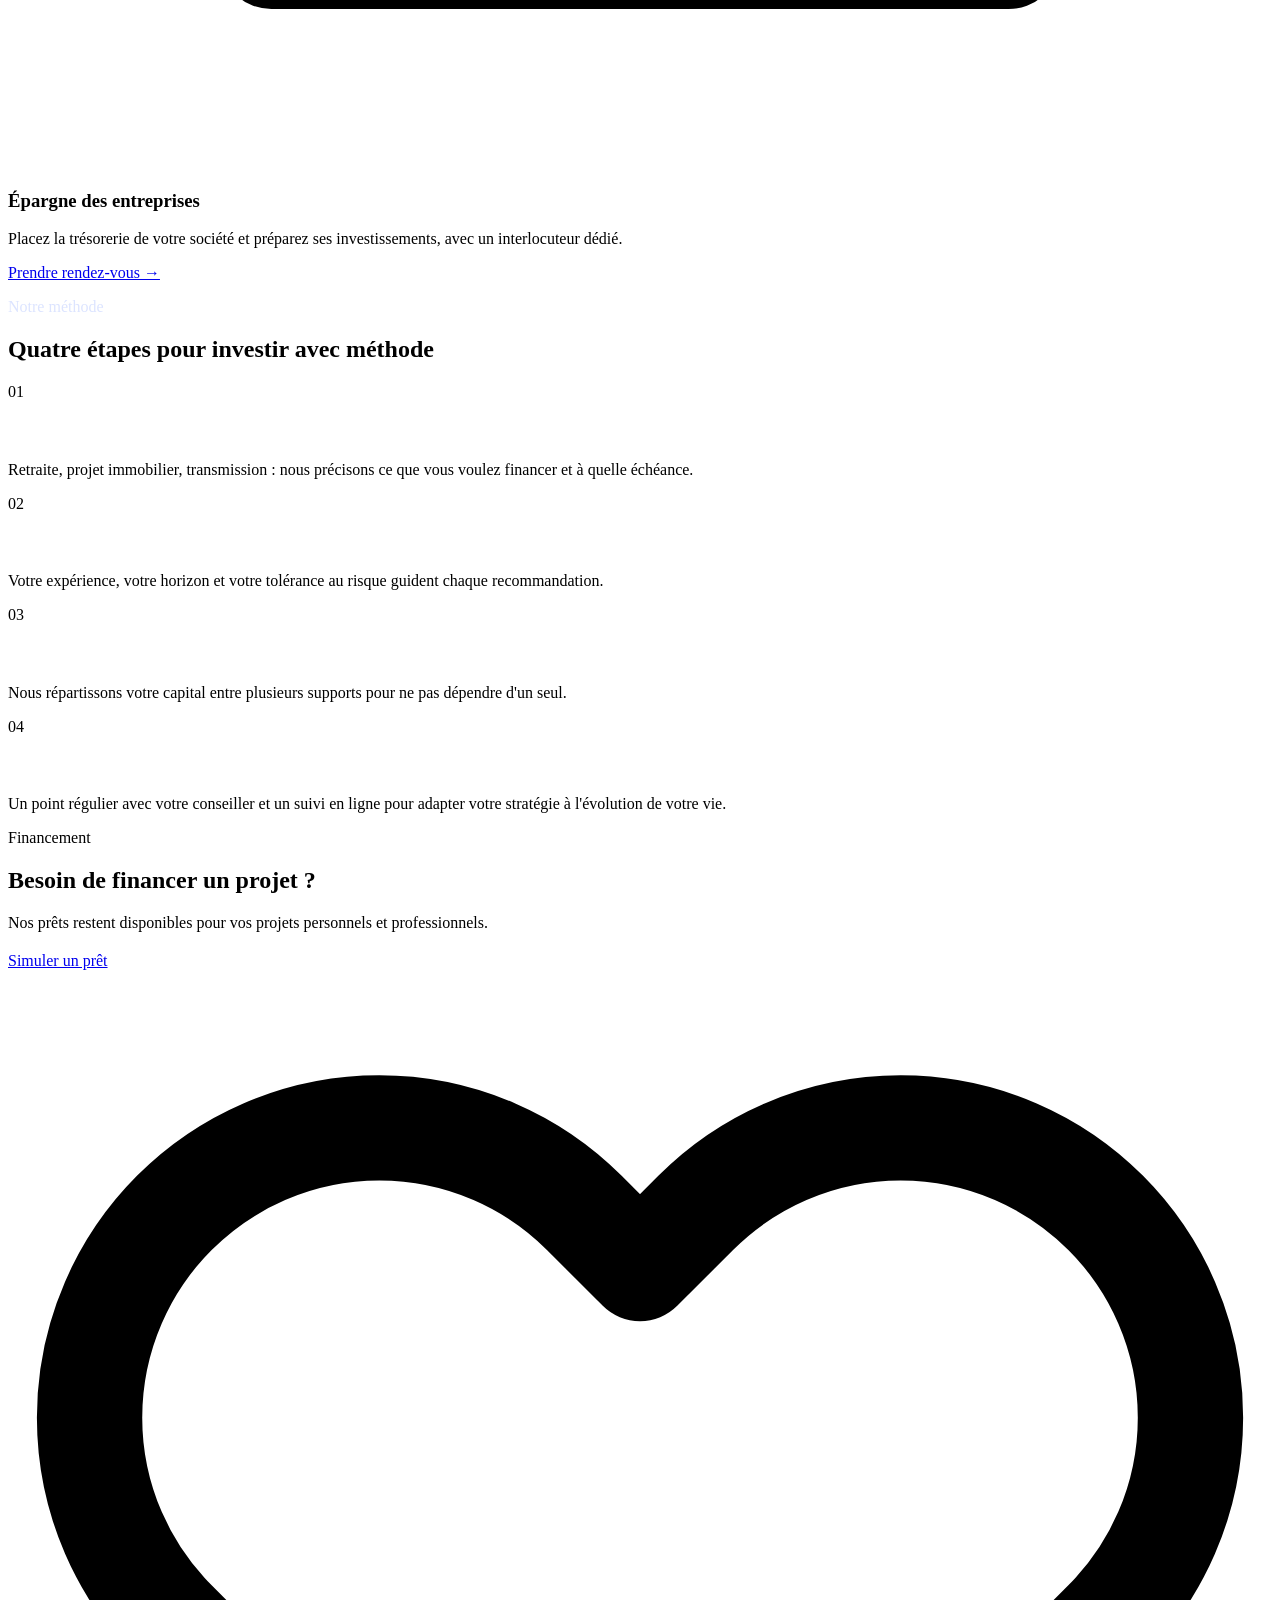
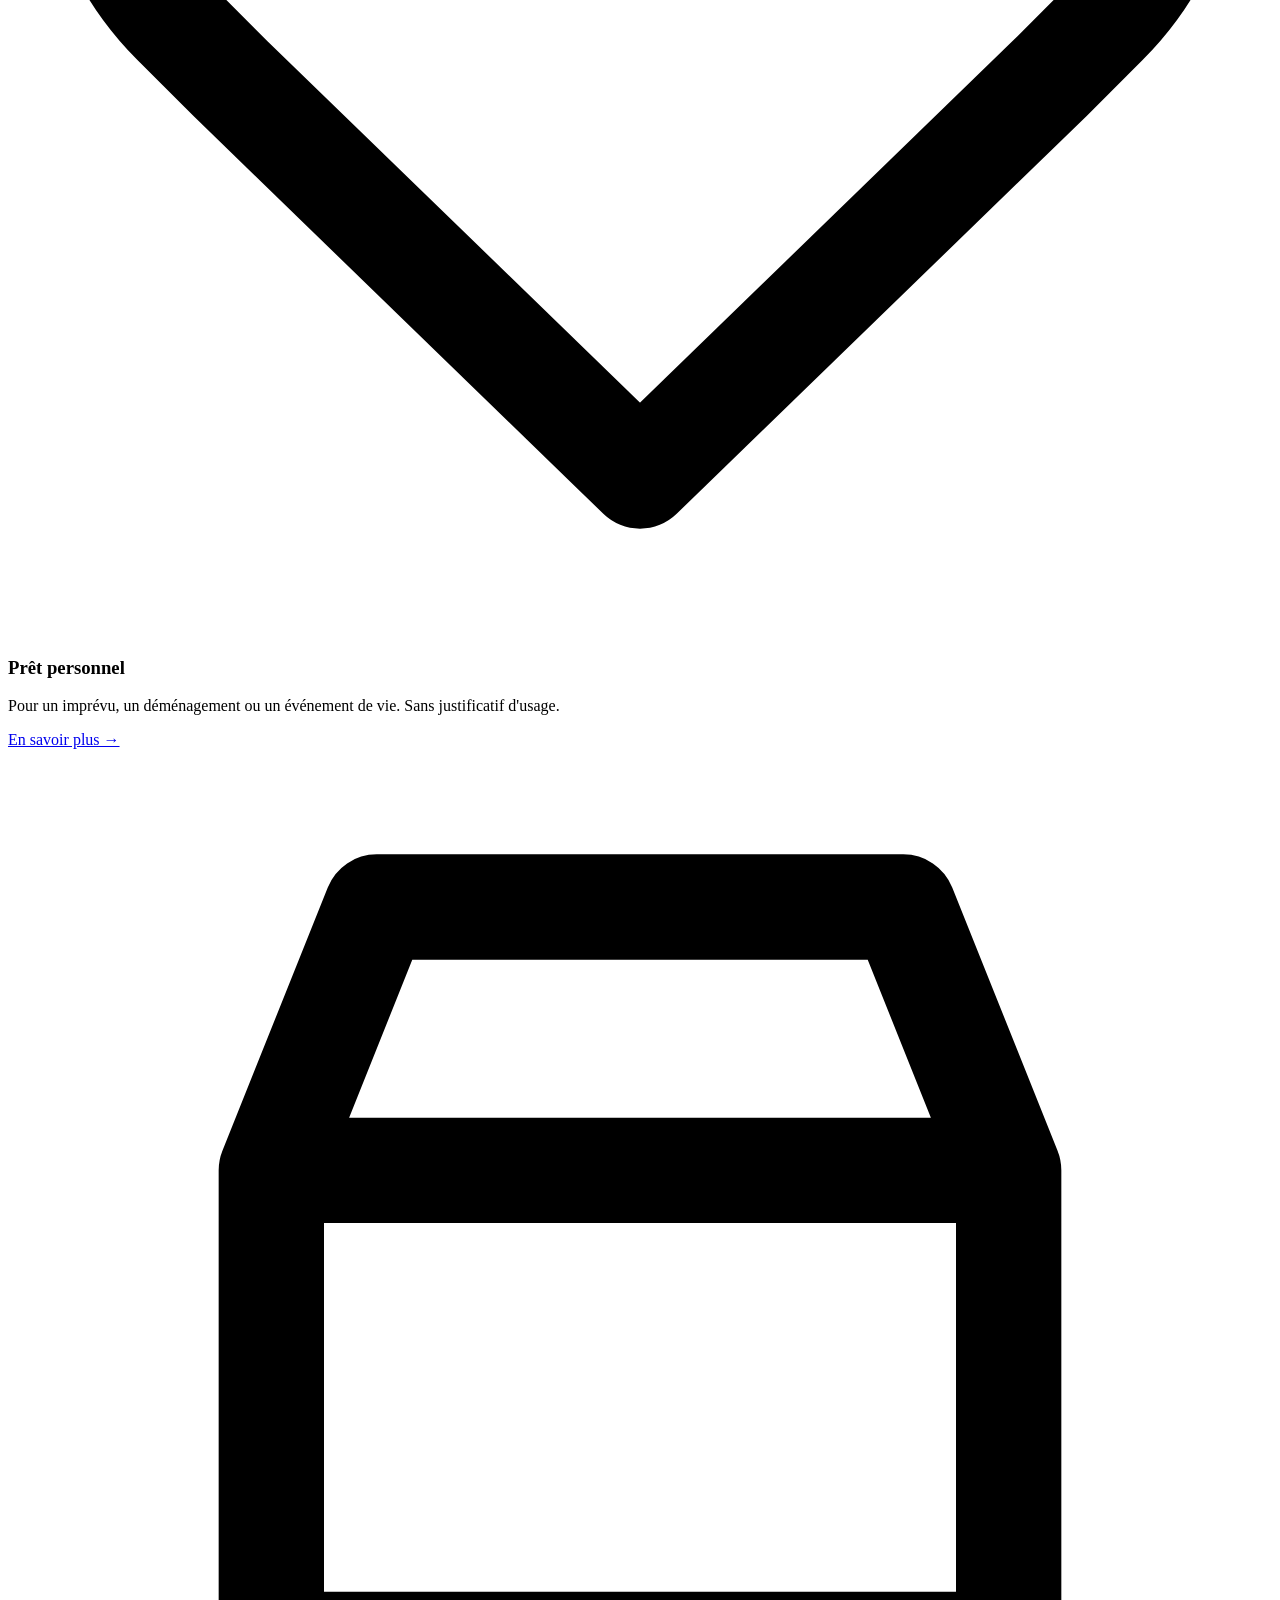
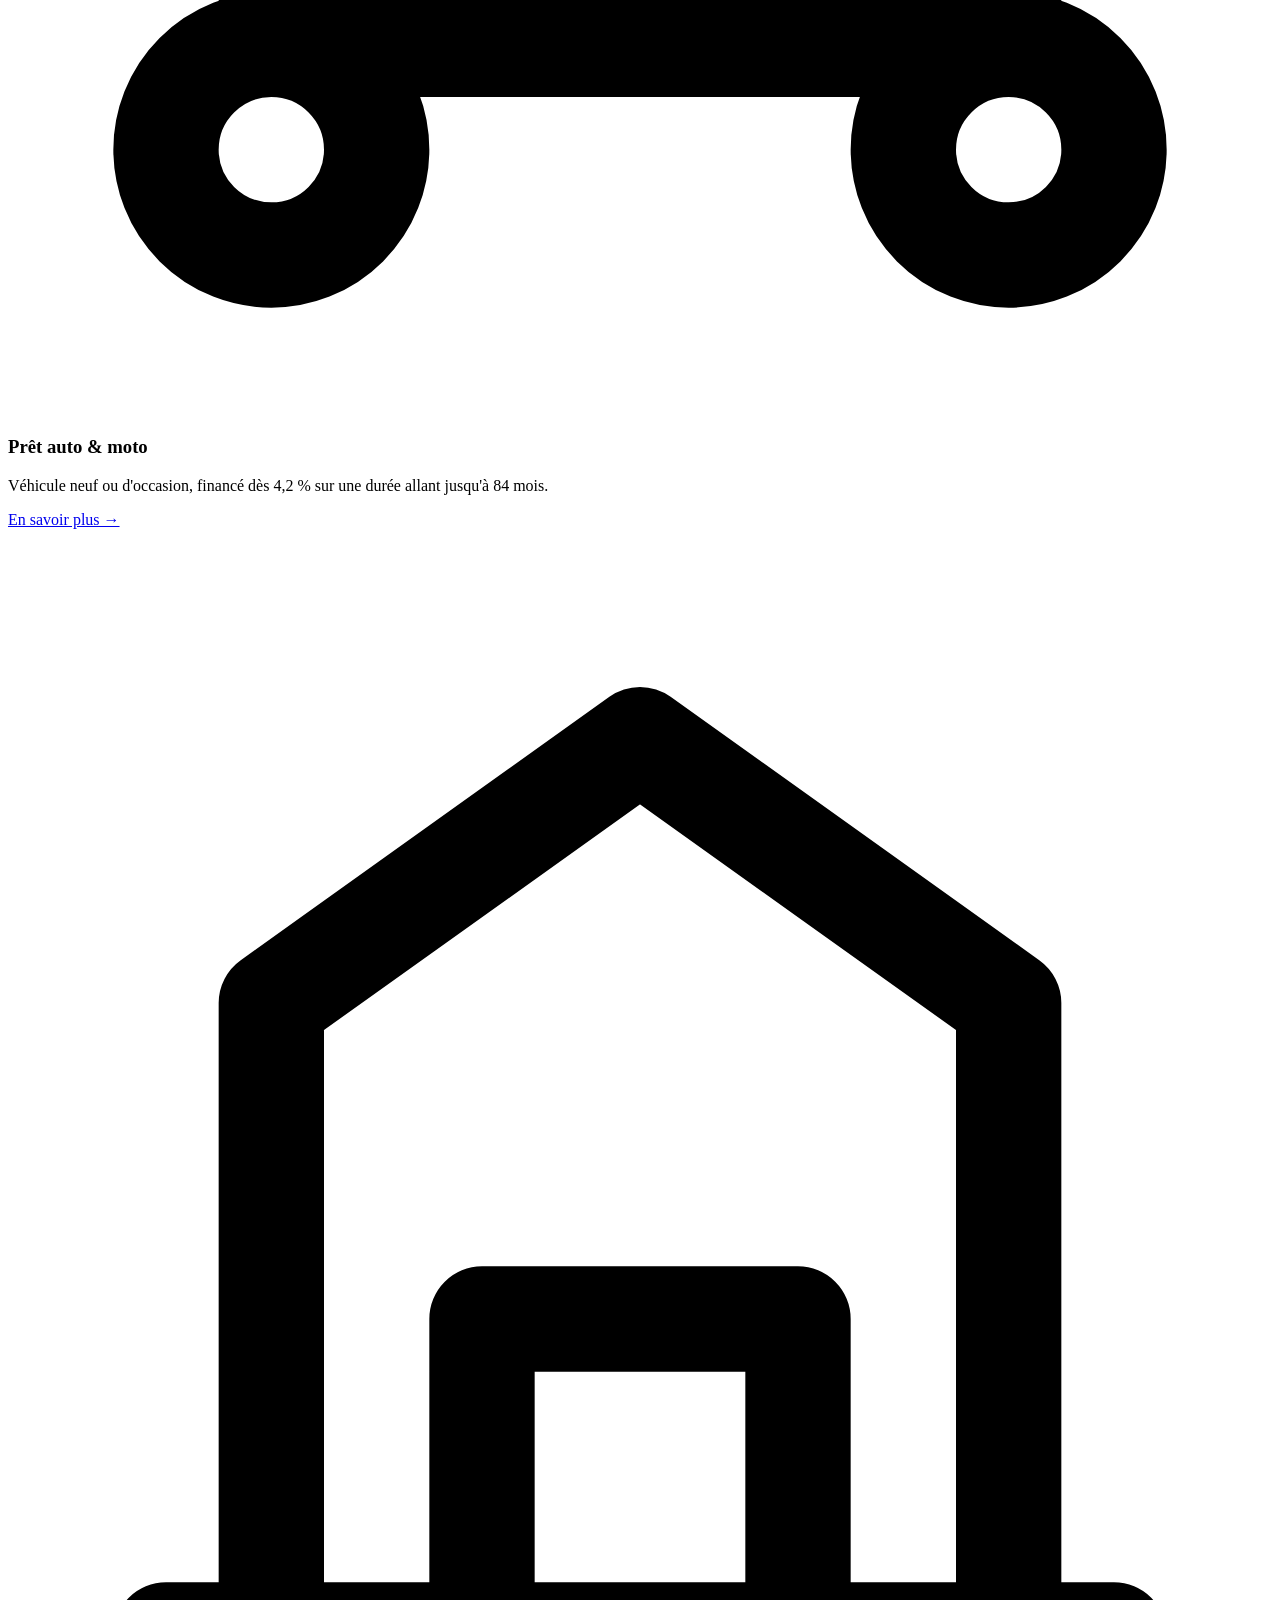
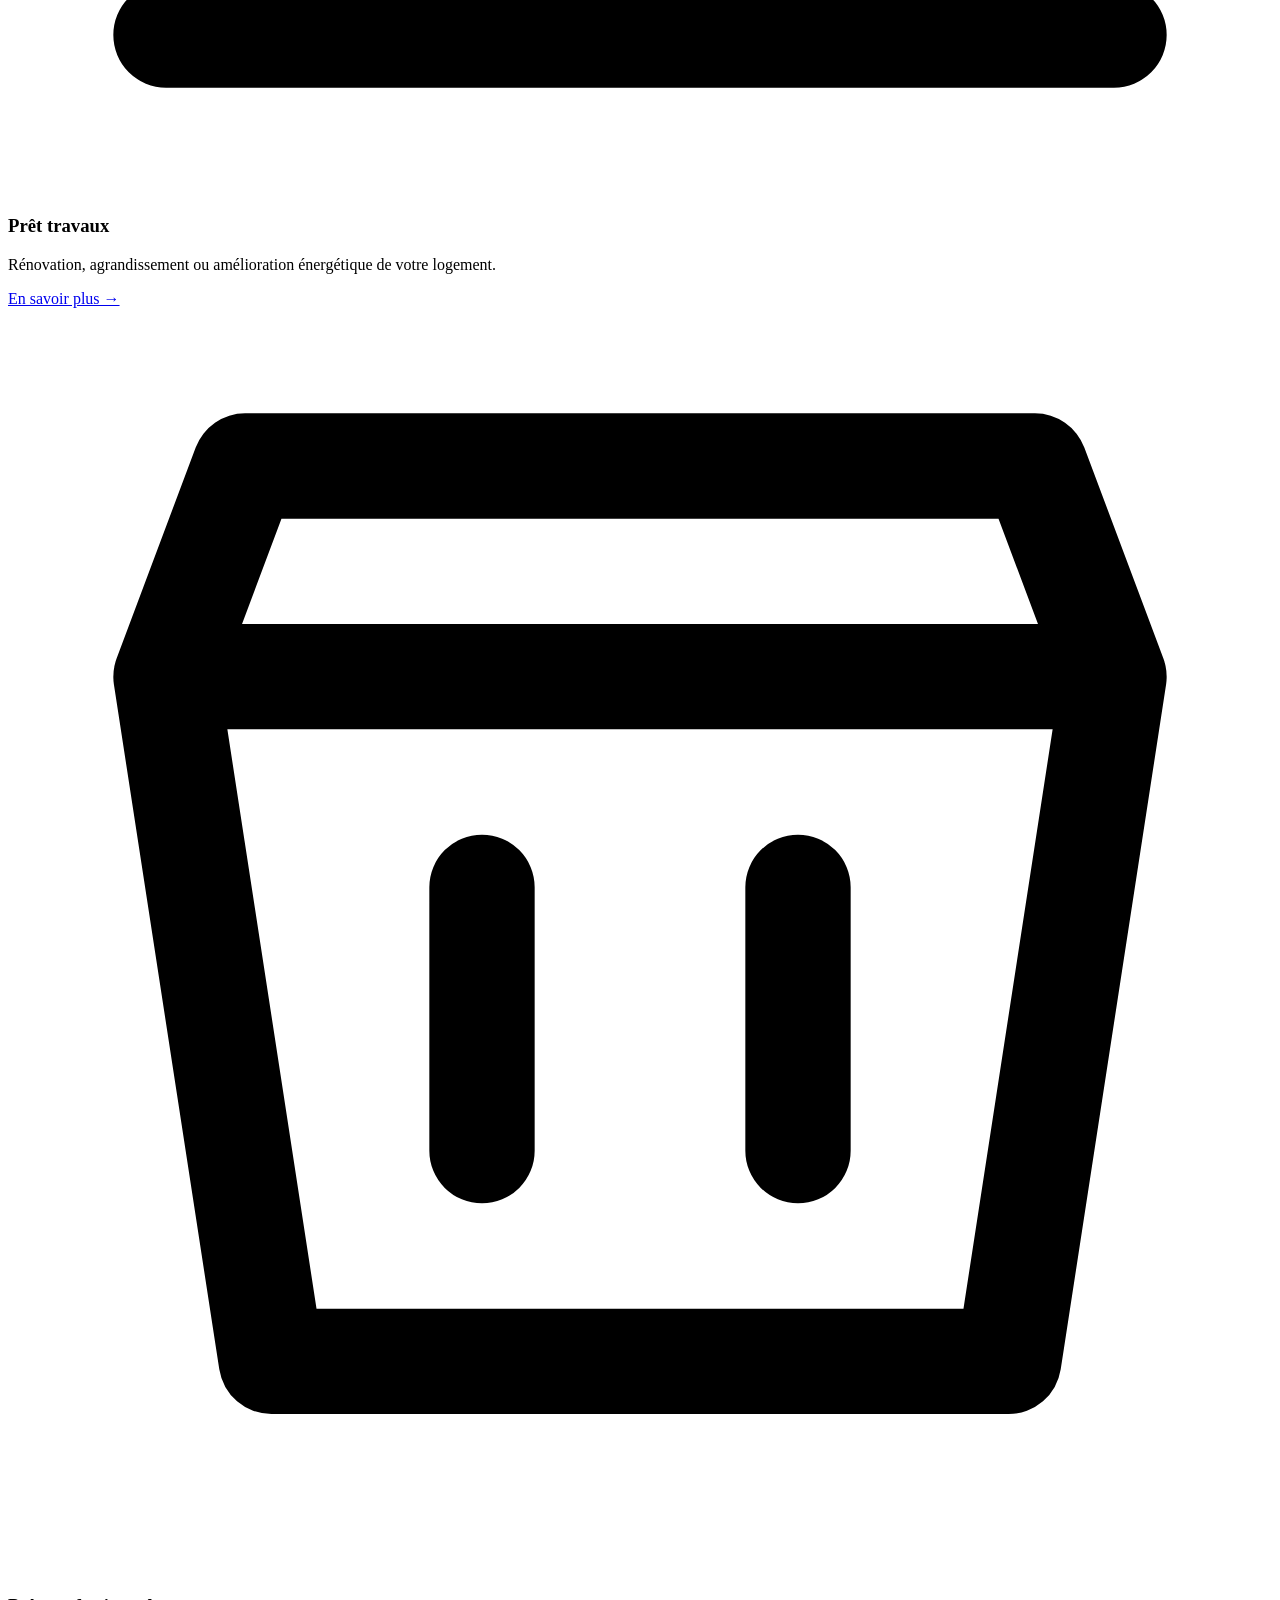
==== commit 9bbd40a0: "Update index.html" ====
--- a/index.html
+++ b/index.html
@@ -3,20 +3,20 @@
 <head>
 <meta charset="UTF-8">
 <meta name="viewport" content="width=device-width, initial-scale=1.0">
-<title>Candriam Business Investissement — Prêts personnels, auto, travaux & professionnels</title>
+<title>Candriam Business Investissement — Investir et financer vos projets</title>
 <link rel="icon" type="image/svg+xml" href="logo-symbole.svg">
 <link rel="icon" type="image/png" sizes="32x32" href="favicon-32.png">
 <link rel="apple-touch-icon" href="apple-touch-icon.png">
-<meta name="description" content="Simulez et demandez votre prêt en ligne en quelques minutes avec Candriam Business Investissement. Réponse de principe sous 24h.">
+<meta name="description" content="Construisez et suivez votre patrimoine avec un conseiller dédié : solutions d'investissement, simulation d'épargne illustrative et financement de vos projets.">
 <link rel="preconnect" href="https://fonts.googleapis.com">
 <link href="https://fonts.googleapis.com/css2?family=Fraunces:ital,opsz,wght@0,9..144,500;0,9..144,600;0,9..144,700;1,9..144,500&family=Plus+Jakarta+Sans:wght@400;500;600;700;800&family=JetBrains+Mono:wght@400;500;700&display=swap" rel="stylesheet">
-<link rel="stylesheet" href="style.css">
+<link rel="stylesheet" href="assets/style.css">
 </head>
 <body>
 
 <header class="site-header">
   <div class="wrap">
-    <a href="index.html" class="brand" aria-label="Candriam Business — Accueil">
+   <a href="index.html" class="brand" aria-label="Candriam Business — Accueil">
   <img src="logo-horizontal.svg" alt="Candriam Business" class="brand-logo" width="246" height="42">
      </a>
     <nav class="main-nav">
@@ -46,67 +46,56 @@
   <div class="hero-blob" style="width:380px;height:380px;background:var(--sage);bottom:-180px;right:0;opacity:.3;"></div>
   <div class="wrap">
     <div class="hero-copy">
-      <p class="eyebrow" data-i18n="hero_eyebrow" data-i18n="hero_eyebrow">Crédit à la consommation &amp; professionnel</p>
-      <h1 data-i18n="hero_title" data-i18n="hero_h1">Le prêt, expliqué clairement, accordé rapidement.</h1>
-      <p class="lede" data-i18n="hero_lede">Candriam Business Investissement finance vos projets personnels et professionnels avec des taux transparents, un dossier 100&nbsp;% en ligne et une équipe qui répond, vraiment.</p>
+      <p class="eyebrow" data-i18n="inv_hero_eyebrow">Investissement &amp; financement</p>
+      <h1 data-i18n="inv_hero_title">Investir avec méthode, financer avec clarté.</h1>
+      <p class="lede" data-i18n="inv_hero_lede">Candriam Business Investissement vous aide à construire, diversifier et suivre votre patrimoine selon votre profil, vos objectifs et votre horizon de temps. Et finance vos projets quand vous en avez besoin.</p>
       <div class="hero-cta">
-        <a href="simulation.html" class="btn btn-primary" data-i18n="btn_simuler_mon_pret">Simuler mon prêt</a>
-        <a href="demande.html" class="btn btn-outline" data-i18n="btn_faire_demande">Faire une demande</a>
+        <a href="#investir" class="btn btn-primary" data-i18n="inv_hero_cta1">Découvrir nos solutions</a>
+        <a href="contact.html" class="btn btn-outline" data-i18n="inv_hero_cta2">Prendre rendez-vous</a>
       </div>
       <div class="hero-stats">
-        <div><strong>24h</strong><span data-i18n="stat_reponse" data-i18n="hero_stat1_lbl">Réponse de principe</span></div>
-        <div><strong>4,2&nbsp;%</strong><span data-i18n="stat_taux" data-i18n="hero_stat2_lbl">Taux à partir de</span></div>
-        <div><strong>12&nbsp;000+</strong><span data-i18n="stat_dossiers" data-i18n="hero_stat3_lbl">Dossiers financés</span></div>
-      </div>
-    </div>
-
-    <div>
-    <img src="hero-person.svg" alt="Illustration d'une personne souriante consultant son téléphone" style="max-width:300px;margin:0 auto 18px;">
-    <div class="ledger">
-      <div class="ledger-head">
-        <strong data-i18n="sim_titre" data-i18n="sim_title">Simulation rapide</strong>
-        <span class="tag" data-i18n="sim_indicatif" data-i18n="sim_tag">Indicatif</span>
-      </div>
-      <div class="ledger-body">
-        <div class="field" style="margin-bottom:14px;">
-          <label style="margin-bottom:0;" data-i18n="sim_montants_populaires" data-i18n="sim_popular">Montants populaires</label>
-        </div>
-        <div class="amount-chips" id="sim-amount-chips">
-          <button type="button" data-amount="2000">2 000 €</button>
-          <button type="button" data-amount="5000">5 000 €</button>
-          <button type="button" data-amount="10000" class="active">10 000 €</button>
-          <button type="button" data-amount="25000">25 000 €</button>
-          <button type="button" data-amount="50000">50 000 €</button>
-        </div>
-        <div class="field">
-          <label><span data-i18n="sim_montant_exact">Montant exact</span> <span class="val" id="sim-amount-val">10 000 €</span></label>
-          <input type="range" id="sim-amount" min="1000" max="75000" step="500" value="10000">
-        </div>
-        <div class="field">
-          <label><span data-i18n="sim_duree">Durée de remboursement</span> <span class="val" id="sim-duration-val">48 mois</span></label>
-          <input type="range" id="sim-duration" min="6" max="84" step="6" value="48">
-        </div>
-        <div class="field" style="margin-bottom:0;">
-          <label data-i18n="sim_type">Type de financement</label>
-          <select id="sim-type">
-            <option value="perso" data-i18n="loan1_title">Prêt personnel</option>
-            <option value="auto">Prêt auto</option>
-            <option value="travaux" data-i18n="loan3_title">Prêt travaux</option>
-            <option value="pro" data-i18n="loan4_title">Prêt professionnel</option>
-          </select>
-        </div>
-
-        <div class="ledger-result">
-          <div class="row"><span data-i18n="sim_taux_annuel" data-i18n="sim_rate">Taux annuel (TAEG)</span><strong id="sim-taux">—</strong></div>
-          <div class="row"><span data-i18n="sim_cout_total" data-i18n="sim_cost">Coût total du crédit</span><strong id="sim-cout">—</strong></div>
-          <div class="row total"><span data-i18n="sim_mensualite" data-i18n="sim_monthly">Mensualité estimée</span><strong id="sim-mensualite">—</strong></div>
-        </div>
-      </div>
-      <div class="ledger-foot">
-        <small data-i18n="sim_sous_reserve" data-i18n="sim_note">Sous réserve d'acceptation</small>
-        <a id="sim-to-demande" href="demande.html" class="btn btn-primary btn-small" data-i18n="sim_demander_ce_pret" data-i18n="sim_cta">Demander ce prêt</a>
-      </div>
-    </div>
+        <div><strong>4</strong><span data-i18n="inv_stat1">Profils d'investisseur</span></div>
+        <div><strong>100&nbsp;%</strong><span data-i18n="inv_stat2">Suivi en ligne</span></div>
+        <div><strong>1</strong><span data-i18n="inv_stat3">Conseiller dédié</span></div>
+      </div>
+    </div>
+
+    <div id="simulateur">
+      <div class="ledger">
+        <div class="ledger-head">
+          <strong data-i18n="inv_sim_title">Simulation d'épargne</strong>
+          <span class="tag" data-i18n="inv_sim_tag">Illustratif</span>
+        </div>
+        <div class="ledger-body">
+          <div class="field">
+            <label for="inv-capital"><span data-i18n="inv_sim_capital">Capital de départ</span> <span class="val" id="inv-capital-val">10 000 €</span></label>
+            <input type="range" id="inv-capital" min="1000" max="200000" step="500" value="10000">
+          </div>
+          <div class="field">
+            <label for="inv-monthly"><span data-i18n="inv_sim_monthly">Versement mensuel</span> <span class="val" id="inv-monthly-val">200 € / mois</span></label>
+            <input type="range" id="inv-monthly" min="0" max="2000" step="50" value="200">
+          </div>
+          <div class="field">
+            <label for="inv-years"><span data-i18n="inv_sim_years">Durée de placement</span> <span class="val" id="inv-years-val">15 ans</span></label>
+            <input type="range" id="inv-years" min="1" max="30" step="1" value="15">
+          </div>
+          <div class="field" style="margin-bottom:0;">
+            <label for="inv-rate"><span data-i18n="inv_sim_rate">Rendement annuel hypothétique</span> <span class="val" id="inv-rate-val">3,0 %</span></label>
+            <input type="range" id="inv-rate" min="0" max="8" step="0.5" value="3">
+          </div>
+
+          <div class="ledger-result">
+            <div class="row"><span data-i18n="inv_sim_paid">Total versé</span><strong id="inv-paid">—</strong></div>
+            <div class="row"><span data-i18n="inv_sim_gain">Gain hypothétique</span><strong id="inv-gain">—</strong></div>
+            <div class="row total"><span data-i18n="inv_sim_total">Capital estimé</span><strong id="inv-total">—</strong></div>
+          </div>
+          <p style="font-size:.78rem;color:var(--muted);margin-top:14px;line-height:1.5;" data-i18n="inv_sim_warn">Illustration avec un rendement que vous fixez vous-même, non garanti. Les performances passées ne préjugent pas des performances futures. Tout investissement comporte un risque de perte en capital.</p>
+        </div>
+        <div class="ledger-foot">
+          <small data-i18n="inv_sim_tag">Illustratif</small>
+          <a href="contact.html" class="btn btn-primary btn-small" data-i18n="inv_sim_cta">En parler à un conseiller</a>
+        </div>
+      </div>
     </div>
   </div>
 </section>
@@ -114,18 +103,94 @@
 <section style="padding-top:0;padding-bottom:0;">
   <div class="wrap partners-strip">
     <span>Agréé ACPR</span>
-    <span>ORIAS n° 0718.817.510</span>
+    <span>ORIAS n°16 000 000</span>
     <span>Paiement 100% sécurisé</span>
     <span>Conforme RGPD</span>
     <span>4,7/5 satisfaction client</span>
   </div>
 </section>
 
-<section style="padding-top:48px;">
+<section id="investir" style="padding-top:48px;">
   <div class="wrap">
     <div class="section-head">
-      <p class="eyebrow" data-i18n="offers_eyebrow">Nos financements</p>
-      <h2 data-i18n="offers_title">Un prêt pour chaque projet</h2>
+      <p class="eyebrow" data-i18n="inv_sol_eyebrow">Nos solutions d'investissement</p>
+      <h2 data-i18n="inv_sol_title">Une solution pour chaque horizon</h2>
+    </div>
+    <div class="grid-3">
+      <div class="card">
+        <div class="icon"><svg viewBox="0 0 24 24" fill="none" stroke="currentColor" stroke-width="2" stroke-linecap="round" stroke-linejoin="round"><path d="M12 3l8 3v5c0 5-3.4 8.4-8 10-4.6-1.6-8-5-8-10V6l8-3z"/></svg></div>
+        <h3 data-i18n="inv_c1_t">Assurance-vie</h3>
+        <p data-i18n="inv_c1_d">Une enveloppe souple pour épargner à moyen et long terme, avec le choix entre fonds en euros et unités de compte.</p>
+        <a href="contact.html" class="btn btn-ghost btn-small" data-i18n="inv_card_cta">Prendre rendez-vous →</a>
+      </div>
+      <div class="card">
+        <div class="icon"><svg viewBox="0 0 24 24" fill="none" stroke="currentColor" stroke-width="2" stroke-linecap="round" stroke-linejoin="round"><circle cx="12" cy="12" r="9"/><path d="M12 7v5l3.5 2"/></svg></div>
+        <h3 data-i18n="inv_c2_t">Épargne retraite (PER)</h3>
+        <p data-i18n="inv_c2_d">Préparez votre retraite progressivement, avec des versements adaptés à votre situation.</p>
+        <a href="contact.html" class="btn btn-ghost btn-small" data-i18n="inv_card_cta">Prendre rendez-vous →</a>
+      </div>
+      <div class="card">
+        <div class="icon"><svg viewBox="0 0 24 24" fill="none" stroke="currentColor" stroke-width="2" stroke-linecap="round" stroke-linejoin="round"><path d="M3 17l6-6 4 4 8-8M15 7h6v6"/></svg></div>
+        <h3 data-i18n="inv_c3_t">PEA et compte-titres</h3>
+        <p data-i18n="inv_c3_d">Accédez aux marchés actions et obligataires et construisez un portefeuille diversifié.</p>
+        <a href="contact.html" class="btn btn-ghost btn-small" data-i18n="inv_card_cta">Prendre rendez-vous →</a>
+      </div>
+      <div class="card">
+        <div class="icon"><svg viewBox="0 0 24 24" fill="none" stroke="currentColor" stroke-width="2" stroke-linecap="round" stroke-linejoin="round"><path d="M3 21h18M5 21V9l7-5 7 5v12M9 21v-6h6v6"/></svg></div>
+        <h3 data-i18n="inv_c4_t">Immobilier (SCPI)</h3>
+        <p data-i18n="inv_c4_d">Investissez dans la pierre sans gérer de bien en direct. Les revenus ne sont pas garantis.</p>
+        <a href="contact.html" class="btn btn-ghost btn-small" data-i18n="inv_card_cta">Prendre rendez-vous →</a>
+      </div>
+      <div class="card">
+        <div class="icon"><svg viewBox="0 0 24 24" fill="none" stroke="currentColor" stroke-width="2" stroke-linecap="round" stroke-linejoin="round"><path d="M12 21c-4-3-7-6-7-10a7 7 0 0 1 14 0c0 4-3 7-7 10z"/><circle cx="12" cy="11" r="2.5"/></svg></div>
+        <h3 data-i18n="inv_c5_t">Investissement responsable</h3>
+        <p data-i18n="inv_c5_d">Des placements qui intègrent des critères environnementaux, sociaux et de gouvernance (ESG).</p>
+        <a href="contact.html" class="btn btn-ghost btn-small" data-i18n="inv_card_cta">Prendre rendez-vous →</a>
+      </div>
+      <div class="card">
+        <div class="icon"><svg viewBox="0 0 24 24" fill="none" stroke="currentColor" stroke-width="2" stroke-linecap="round" stroke-linejoin="round"><path d="M3 7h18M3 7l2 13h14l2-13M3 7l1.5-4h15L21 7M9 11v5M15 11v5"/></svg></div>
+        <h3 data-i18n="inv_c6_t">Épargne des entreprises</h3>
+        <p data-i18n="inv_c6_d">Placez la trésorerie de votre société et préparez ses investissements, avec un interlocuteur dédié.</p>
+        <a href="contact.html" class="btn btn-ghost btn-small" data-i18n="inv_card_cta">Prendre rendez-vous →</a>
+      </div>
+    </div>
+  </div>
+</section>
+
+<section class="band-forest">
+  <div class="wrap">
+    <div class="section-head">
+      <p class="eyebrow" style="color:#DCE4FF;" data-i18n="inv_met_eyebrow">Notre méthode</p>
+      <h2 data-i18n="inv_met_title">Quatre étapes pour investir avec méthode</h2>
+    </div>
+    <div class="steps">
+      <div class="step" style="border-color:rgba(255,255,255,.18);">
+        <span class="n">01</span>
+        <div><h3 style="color:#fff;" data-i18n="inv_s1_t">Définir vos objectifs</h3><p data-i18n="inv_s1_d">Retraite, projet immobilier, transmission : nous précisons ce que vous voulez financer et à quelle échéance.</p></div>
+      </div>
+      <div class="step" style="border-color:rgba(255,255,255,.18);">
+        <span class="n">02</span>
+        <div><h3 style="color:#fff;" data-i18n="inv_s2_t">Évaluer votre profil</h3><p data-i18n="inv_s2_d">Votre expérience, votre horizon et votre tolérance au risque guident chaque recommandation.</p></div>
+      </div>
+      <div class="step" style="border-color:rgba(255,255,255,.18);">
+        <span class="n">03</span>
+        <div><h3 style="color:#fff;" data-i18n="inv_s3_t">Construire l'allocation</h3><p data-i18n="inv_s3_d">Nous répartissons votre capital entre plusieurs supports pour ne pas dépendre d'un seul.</p></div>
+      </div>
+      <div class="step" style="border-color:rgba(255,255,255,.18);">
+        <span class="n">04</span>
+        <div><h3 style="color:#fff;" data-i18n="inv_s4_t">Suivre et ajuster</h3><p data-i18n="inv_s4_d">Un point régulier avec votre conseiller et un suivi en ligne pour adapter votre stratégie à l'évolution de votre vie.</p></div>
+      </div>
+    </div>
+  </div>
+</section>
+
+<section id="financement">
+  <div class="wrap">
+    <div class="section-head">
+      <p class="eyebrow" data-i18n="inv_fin_eyebrow">Financement</p>
+      <h2 data-i18n="inv_fin_title">Besoin de financer un projet ?</h2>
+      <p class="lede" style="margin-top:12px;" data-i18n="inv_fin_lede">Nos prêts restent disponibles pour vos projets personnels et professionnels.</p>
+      <div class="hero-cta" style="margin-top:20px;"><a href="simulation.html" class="btn btn-outline btn-small" data-i18n="inv_fin_cta">Simuler un prêt</a></div>
     </div>
     <div class="grid-3">
       <div class="card">
@@ -168,29 +233,6 @@
   </div>
 </section>
 
-<section class="band-forest">
-  <div class="wrap">
-    <div class="section-head">
-      <p class="eyebrow" style="color:#DCE4FF;" data-i18n="steps_eyebrow">Le parcours</p>
-      <h2 data-i18n="steps_title">Trois étapes, un seul formulaire</h2>
-    </div>
-    <div class="steps">
-      <div class="step" style="border-color:rgba(255,255,255,.18);">
-        <span class="n">01</span>
-        <div><h3 style="color:#fff;" data-i18n="step1_title">Simulez</h3><p>Ajustez montant et durée pour voir votre mensualité en temps réel, sans engagement.</p></div>
-      </div>
-      <div class="step" style="border-color:rgba(255,255,255,.18);">
-        <span class="n">02</span>
-        <div><h3 style="color:#fff;" data-i18n="step2_title">Déposez votre dossier</h3><p>Un formulaire en 3 étapes, complétable en moins de 5 minutes.</p></div>
-      </div>
-      <div class="step" style="border-color:rgba(255,255,255,.18);">
-        <span class="n">03</span>
-        <div><h3 style="color:#fff;" data-i18n="step3_title">Recevez votre réponse</h3><p>Réponse de principe sous 24h ouvrées, puis déblocage des fonds sous 48h après signature.</p></div>
-      </div>
-    </div>
-  </div>
-</section>
-
 <section>
   <div class="wrap">
     <div class="section-head center">
@@ -200,37 +242,46 @@
     <div class="grid-3">
       <div class="card">
         <div style="display:flex;align-items:center;gap:14px;margin-bottom:16px;">
-          <img src="avatar-1.svg" alt="Portrait illustré de Camille" style="width:54px;height:54px;border-radius:50%;">
+          <img src="assets/illustrations/avatar-1.svg" alt="Portrait illustré de Camille" style="width:54px;height:54px;border-radius:50%;">
           <div><strong style="font-family:var(--serif);">Camille R.</strong><br><span style="font-size:.82rem;color:var(--muted);">Prêt travaux, Lyon</span></div>
         </div>
         <p>« Simulation claire, dossier accepté en moins de 24h. J'ai enfin pu refaire ma salle de bain sans stress. »</p>
       </div>
       <div class="card">
         <div style="display:flex;align-items:center;gap:14px;margin-bottom:16px;">
-          <img src="avatar-2.svg" alt="Portrait illustré de Saïd" style="width:54px;height:54px;border-radius:50%;">
+          <img src="assets/illustrations/avatar-2.svg" alt="Portrait illustré de Saïd" style="width:54px;height:54px;border-radius:50%;">
           <div><strong style="font-family:var(--serif);">Saïd M.</strong><br><span style="font-size:.82rem;color:var(--muted);">Prêt professionnel, Bordeaux</span></div>
         </div>
         <p>« Mon conseiller a compris mon activité dès le premier appel. Le déblocage des fonds a été rapide. »</p>
       </div>
       <div class="card">
         <div style="display:flex;align-items:center;gap:14px;margin-bottom:16px;">
-          <img src="avatar-3.svg" alt="Portrait illustré de Léa" style="width:54px;height:54px;border-radius:50%;">
+          <img src="assets/illustrations/avatar-3.svg" alt="Portrait illustré de Léa" style="width:54px;height:54px;border-radius:50%;">
           <div><strong style="font-family:var(--serif);">Léa B.</strong><br><span style="font-size:.82rem;color:var(--muted);">Prêt auto, Paris</span></div>
         </div>
         <p>« Aucune surprise sur le taux annoncé en simulation. Exactement ce qui était écrit dans le contrat. »</p>
       </div>
+    </div>
+  </div>
+</section>
+
+<section style="padding-top:0;">
+  <div class="wrap">
+    <div class="alert">
+      <strong data-i18n="inv_risk_title">À savoir avant d'investir</strong><br>
+      <span data-i18n="inv_risk_text">Investir comporte des risques, y compris de perte en capital. Les performances passées ne préjugent pas des performances futures. Les rendements affichés dans nos simulations sont hypothétiques et non garantis. Votre profil est évalué avant toute recommandation.</span>
     </div>
   </div>
 </section>
 
 <section>
   <div class="wrap cta-band">
-    <p class="eyebrow" style="justify-content:center;" data-i18n="cta_eyebrow">Prêt à démarrer</p>
-    <h2 data-i18n="cta_title">Votre projet mérite une réponse rapide.</h2>
-    <p class="lede" style="margin:0 auto 28px;">Simulez votre prêt en 30 secondes, sans aucun impact sur votre situation bancaire.</p>
+    <p class="eyebrow" style="justify-content:center;" data-i18n="inv_cta_eyebrow">Parlons de votre projet</p>
+    <h2 data-i18n="inv_cta_title">Faisons le point sur votre situation.</h2>
+    <p class="lede" style="margin:0 auto 28px;" data-i18n="inv_cta_lede">Un premier échange avec un conseiller, sans engagement, pour clarifier vos objectifs.</p>
     <div class="hero-cta" style="justify-content:center;">
-      <a href="simulation.html" class="btn btn-primary" data-i18n="btn_simuler_mon_pret">Simuler mon prêt</a>
-      <a href="demande.html" class="btn btn-outline" data-i18n="btn_faire_demande">Faire une demande</a>
+      <a href="contact.html" class="btn btn-primary" data-i18n="inv_hero_cta2">Prendre rendez-vous</a>
+      <a href="#simulateur" class="btn btn-outline" data-i18n="inv_cta_sim">Simuler mon épargne</a>
     </div>
   </div>
 </section>
@@ -242,7 +293,7 @@
         <a href="index.html" class="brand" style="margin-bottom:16px;" aria-label="Candriam Business — Accueil">
   <img src="logo-horizontal-blanc.svg" alt="Candriam Business" class="brand-logo" width="246" height="42">
 </a>
-        <p data-i18n="footer_disclaimer" data-i18n="footer_legal">Établissement de crédit agréé. Le prêt vous engage et doit être remboursé. Vérifiez vos capacités de remboursement avant de vous engager.</p>
+        <p data-i18n="footer_disclaimer" data-i18n="footer_legal">Établissement de crédit agréé. Le prêt vous engage et doit être remboursé. Vérifiez vos capacités de remboursement avant de vous engager. Investir comporte des risques, y compris de perte en capital.</p>
       </div>
       <div>
         <h4 data-i18n="footer_prets">Prêts</h4>
@@ -273,7 +324,7 @@
     </div>
     <div class="footer-bottom">
       <span>© 2026 Candriam Business Investissement — SA au capital de 2 500 000 €</span>
-      <span>28 Avenue des Arts, 1000 Bruxelles, Belgique.</span>
+      <span>RCS Paris 812 345 678 — ORIAS n°16 000 000</span>
     </div>
   </div>
 </footer>
@@ -281,5 +332,33 @@
 <script src="i18n.js"></script>
 <script src="lang.js"></script>
 <script src="script.js"></script>
+<script>
+/* Simulation d'épargne illustrative (rendement fixé par la personne, non garanti) */
+(function () {
+  const $ = id => document.getElementById(id);
+  const cap = $("inv-capital"), mon = $("inv-monthly"), yrs = $("inv-years"), rate = $("inv-rate");
+  if (!cap || !mon || !yrs || !rate) return;
+  const eur = n => new Intl.NumberFormat("fr-FR", { style: "currency", currency: "EUR", maximumFractionDigits: 0 }).format(n);
+  const unit = (k, f) => { try { return I18N_DICT[i18nGetLang()][k] || f; } catch (e) { return f; } };
+  function update() {
+    const P = +cap.value, m = +mon.value, y = +yrs.value, r = +rate.value / 100;
+    const n = y * 12, i = r / 12, g = Math.pow(1 + i, n);
+    const paid = P + m * n;
+    const total = i === 0 ? paid : P * g + m * ((g - 1) / i);
+    $("inv-capital-val").textContent = eur(P);
+    $("inv-monthly-val").textContent = eur(m) + " " + unit("inv_unit_month", "/ mois");
+    $("inv-years-val").textContent = y + " " + unit("inv_unit_years", "ans");
+    $("inv-rate-val").textContent = (+rate.value).toFixed(1).replace(".", ",") + " %";
+    $("inv-paid").textContent = eur(paid);
+    $("inv-gain").textContent = eur(total - paid);
+    $("inv-total").textContent = eur(total);
+  }
+  [cap, mon, yrs, rate].forEach(el => el.addEventListener("input", update));
+  // remet à jour les unités quand la langue change
+  const orig = window.i18nApply;
+  if (typeof orig === "function") window.i18nApply = function (l) { orig(l); update(); };
+  update();
+})();
+</script>
 </body>
 </html>
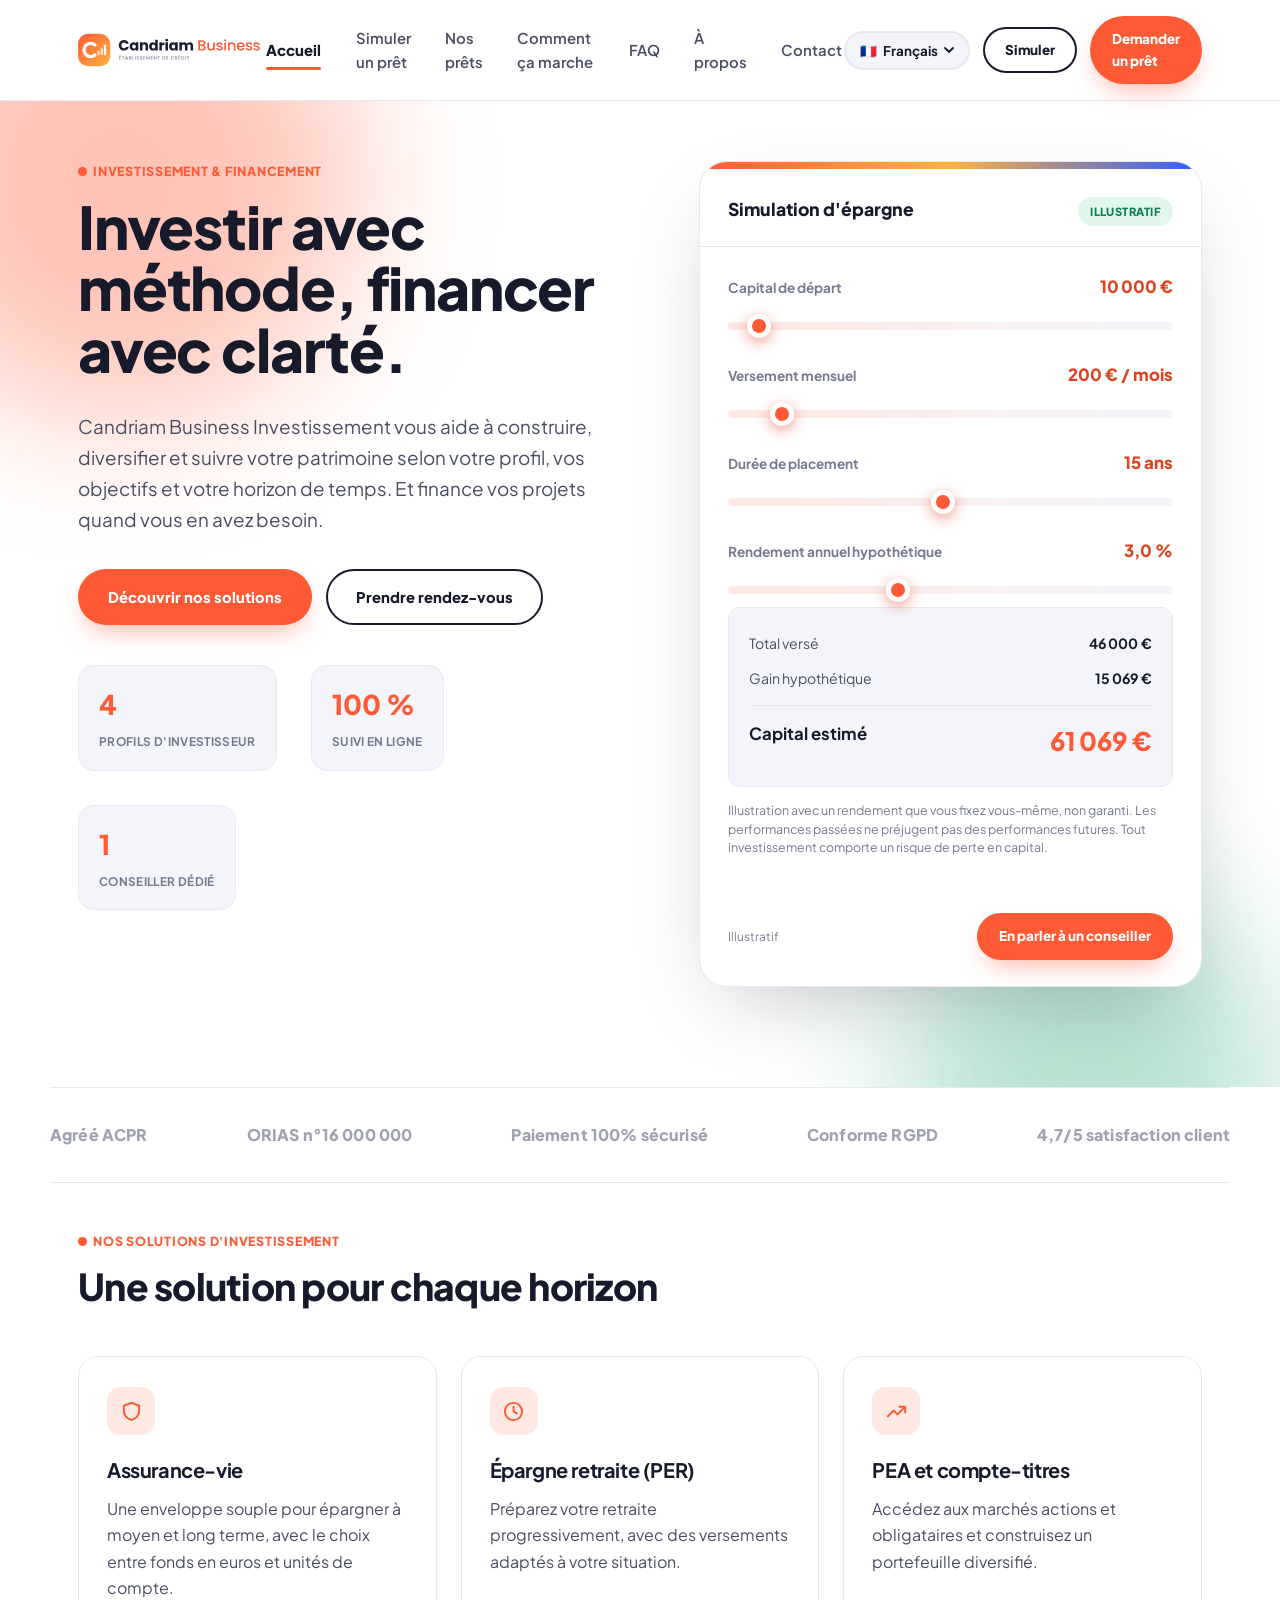
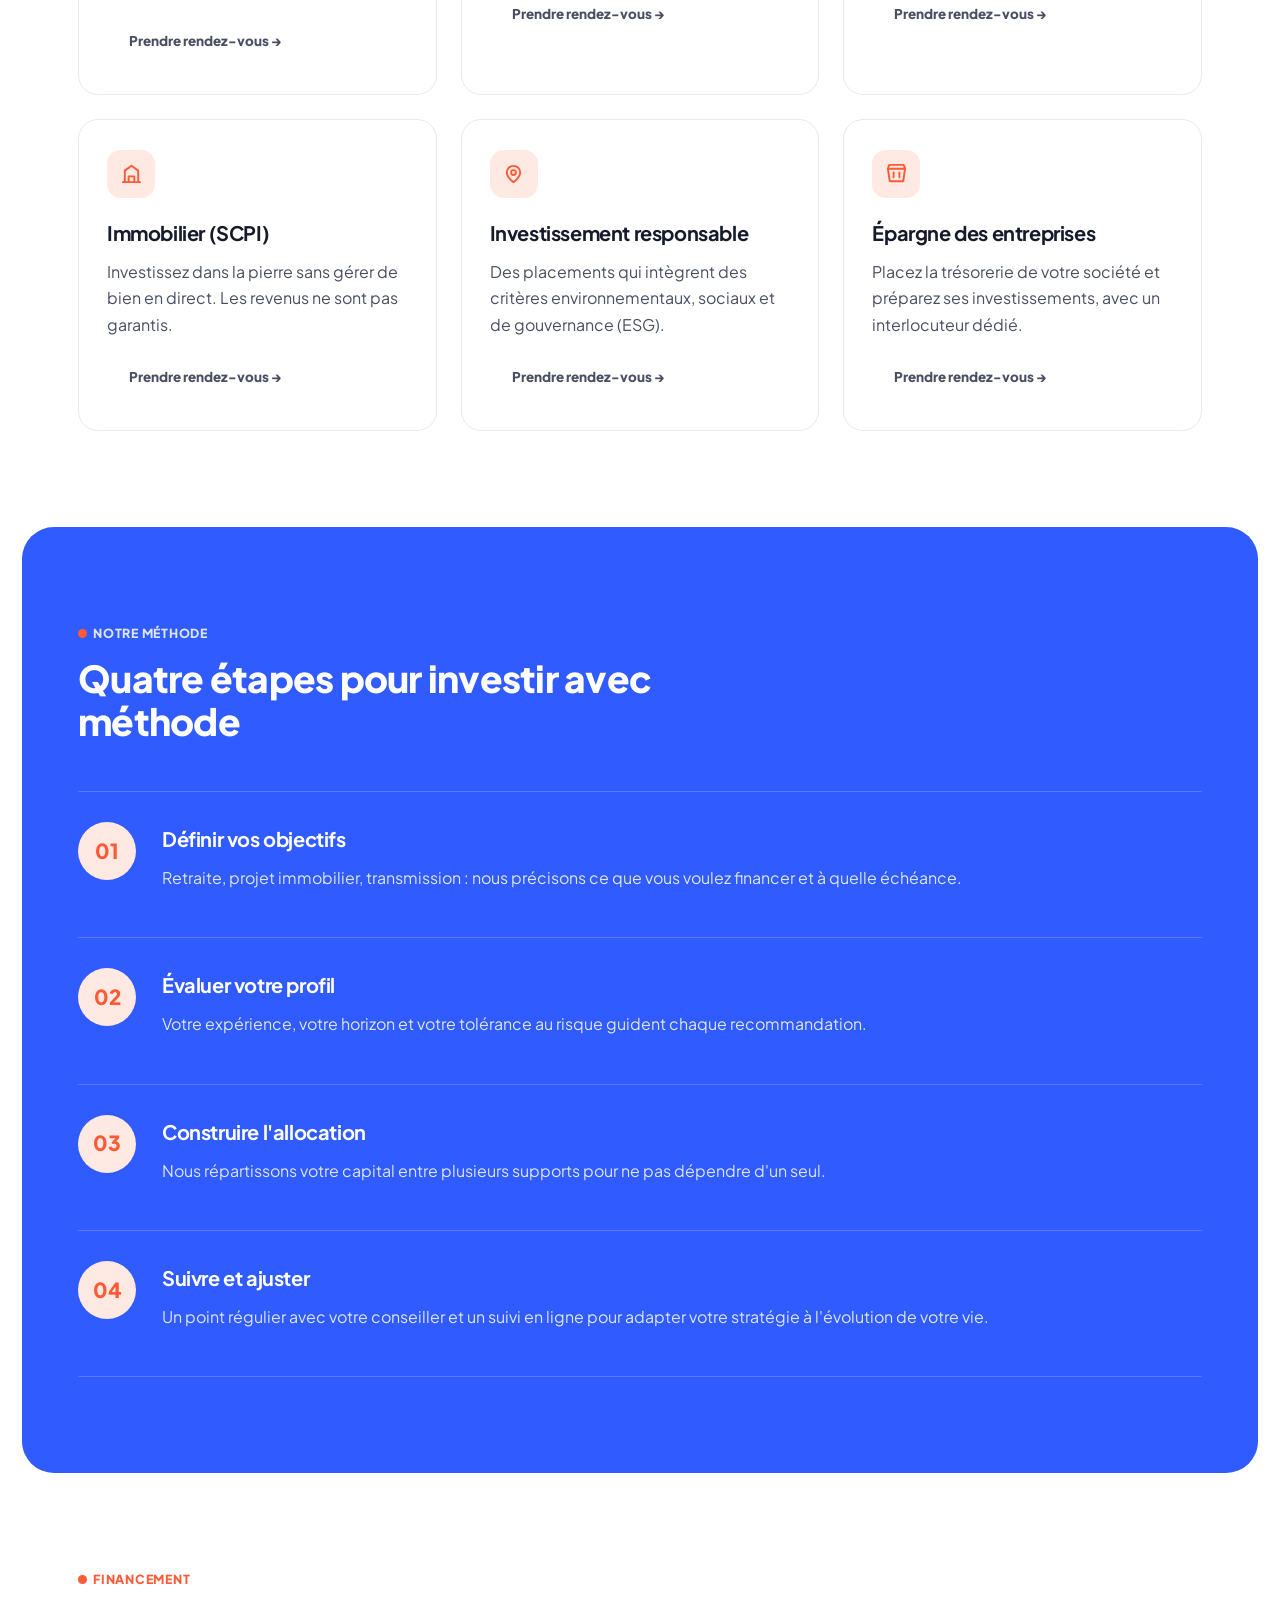
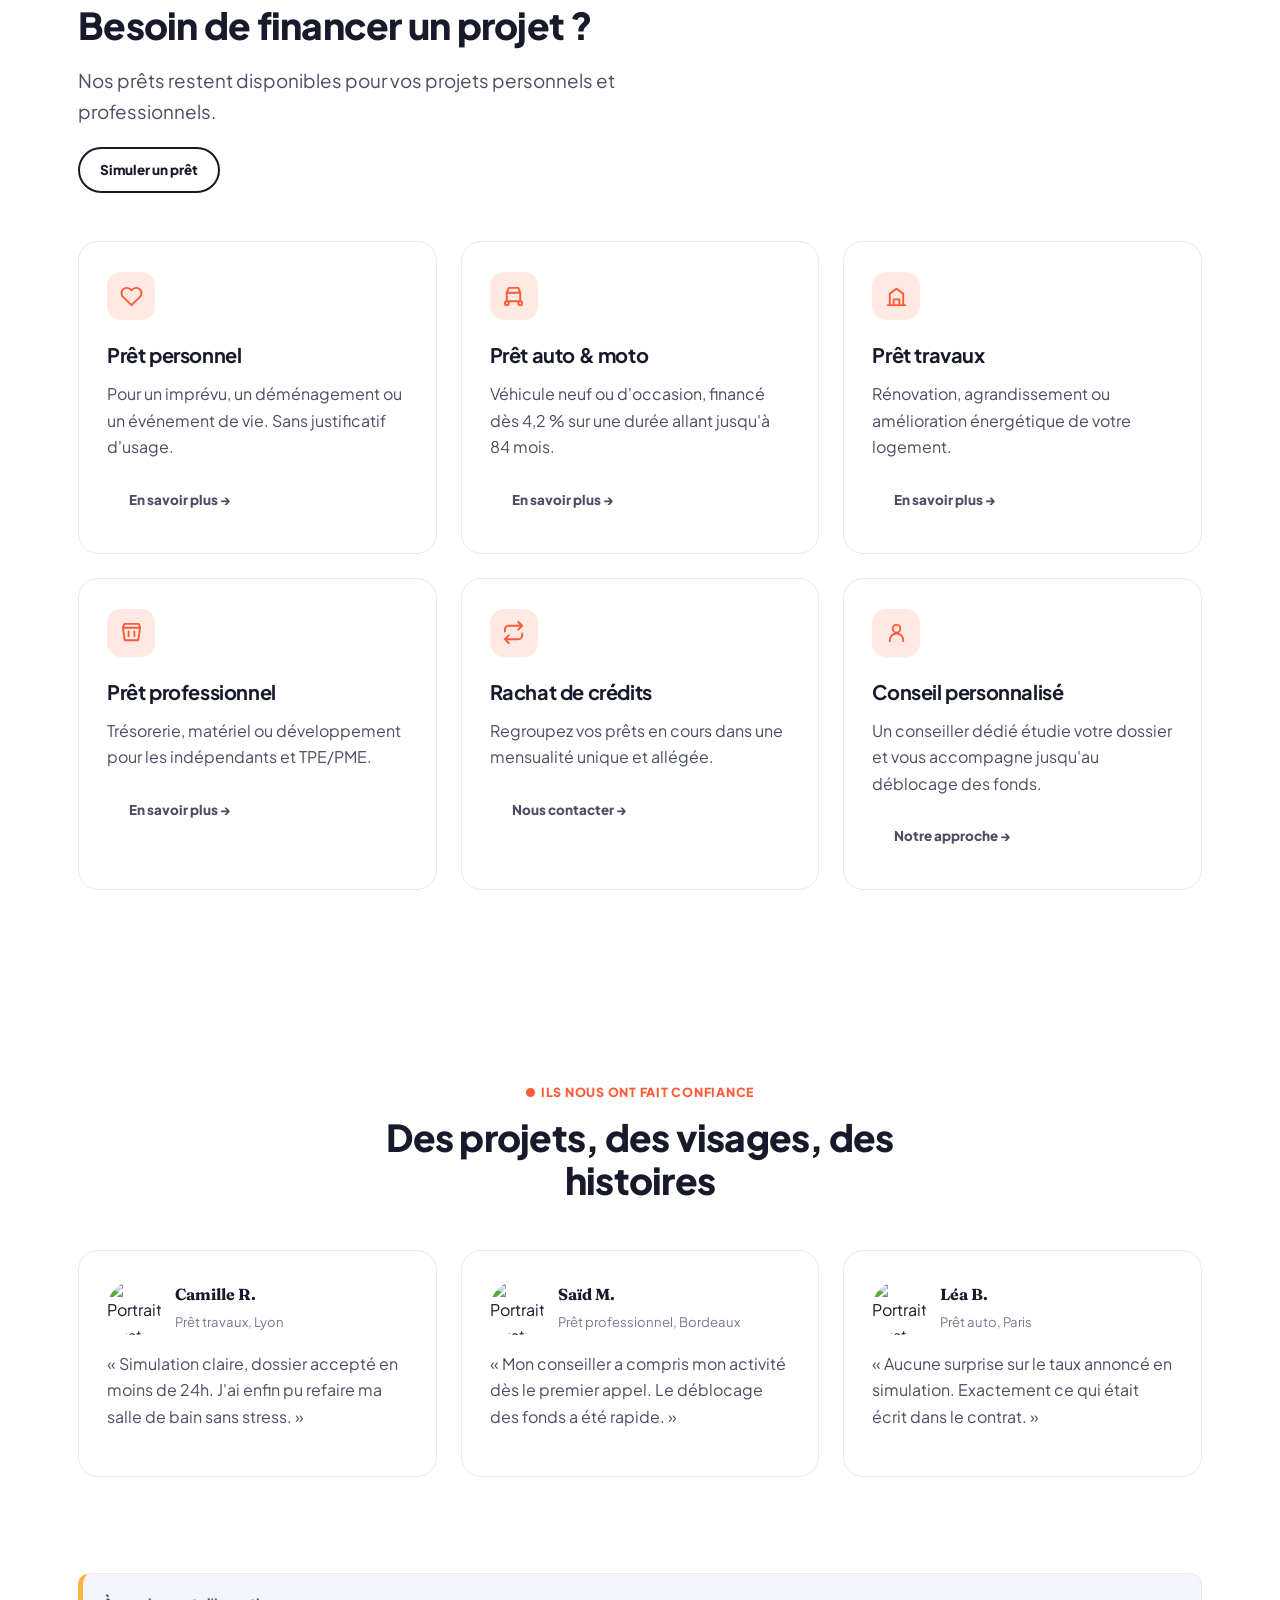
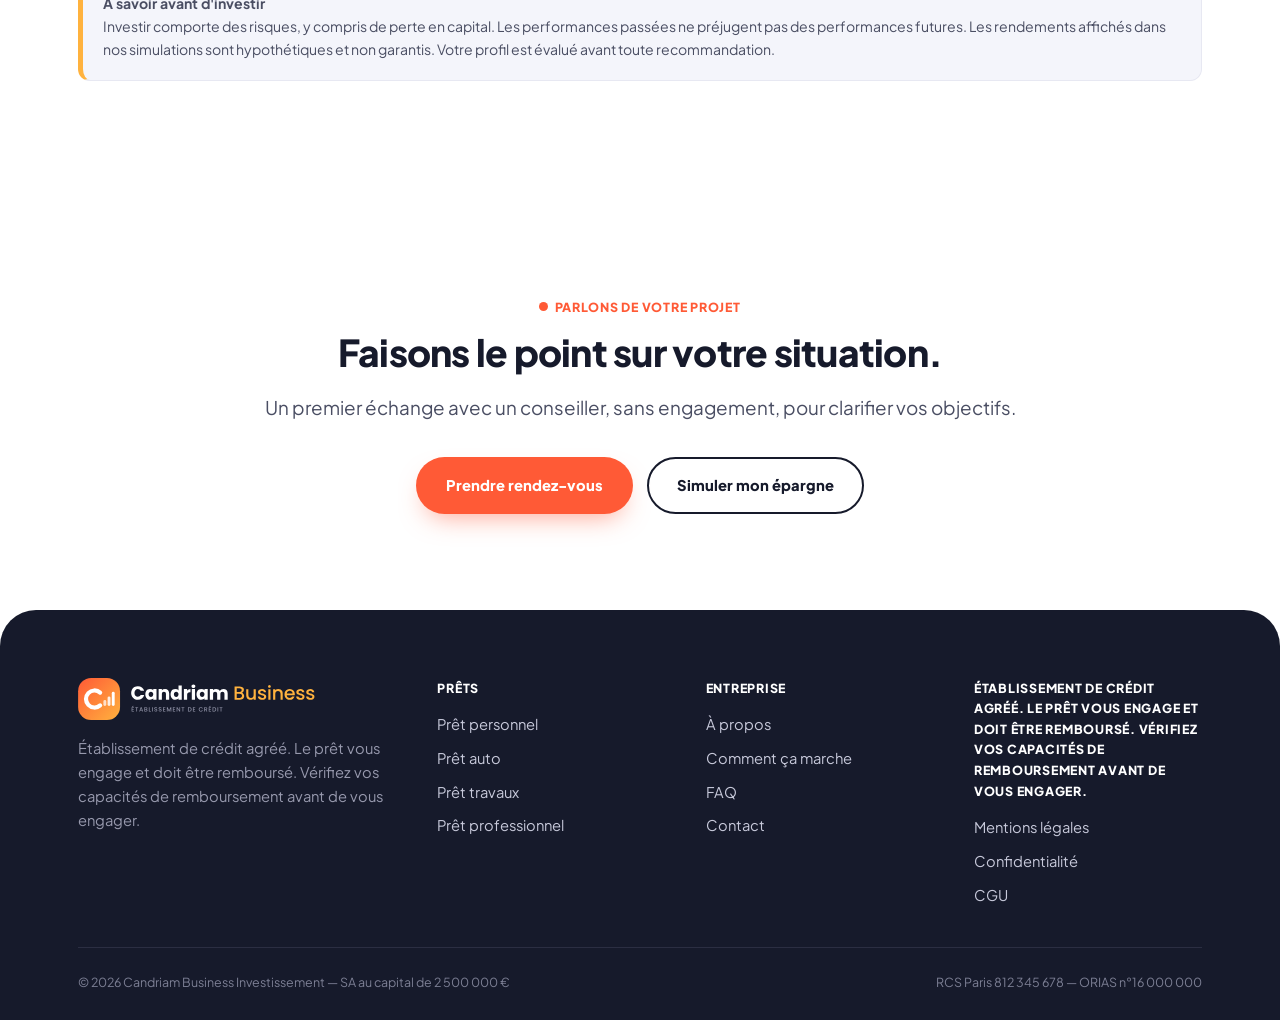
==== commit 6af156fc: "Update index.html" ====
--- a/index.html
+++ b/index.html
@@ -10,7 +10,7 @@
 <meta name="description" content="Construisez et suivez votre patrimoine avec un conseiller dédié : solutions d'investissement, simulation d'épargne illustrative et financement de vos projets.">
 <link rel="preconnect" href="https://fonts.googleapis.com">
 <link href="https://fonts.googleapis.com/css2?family=Fraunces:ital,opsz,wght@0,9..144,500;0,9..144,600;0,9..144,700;1,9..144,500&family=Plus+Jakarta+Sans:wght@400;500;600;700;800&family=JetBrains+Mono:wght@400;500;700&display=swap" rel="stylesheet">
-<link rel="stylesheet" href="assets/style.css">
+<link rel="stylesheet" href="style.css">
 </head>
 <body>
 
--- a/style.css
+++ b/style.css
@@ -0,0 +1,480 @@
+/* ===========================================================
+   France Active Investissement — feuille de style partagée
+   Direction : fintech moderne, façon "broker de crédit en ligne"
+   (inspirée financiar24.es) — couleur vive, blanc, pilules, gros chiffres
+   =========================================================== */
+
+:root{
+  --ink: #161A2B;
+  --ink-soft: #4A4E63;
+  --paper: #FFFFFF;
+  --paper-deep: #F4F5FB;
+  --white: #FFFFFF;
+  --primary: #FF5A36;
+  --primary-dark: #E0431F;
+  --primary-tint: #FFE9E2;
+  --blue: #2F5BFF;
+  --blue-dark: #1E40D6;
+  --blue-tint: #E8EDFF;
+  --sage: #16A06A;
+  --sage-dark: #0F7E54;
+  --sage-tint: #E1F7EC;
+  --gold: #FFB23E;
+  --muted: #767A8F;
+  --line: #E7E8F2;
+  --error: #D6362A;
+
+  --serif: "Fraunces", "Iowan Old Style", Georgia, serif;
+  --sans: "Plus Jakarta Sans", -apple-system, BlinkMacSystemFont, "Segoe UI", sans-serif;
+  --mono: "JetBrains Mono", "SFMono-Regular", Menlo, monospace;
+
+  --max: 1180px;
+  --radius: 20px;
+  --radius-sm: 12px;
+  --radius-pill: 999px;
+  --shadow-soft: 0 20px 45px -28px rgba(22,26,43,.25);
+  --shadow-lift: 0 30px 80px -28px rgba(22,26,43,.28);
+}
+
+*{box-sizing:border-box;}
+html{scroll-behavior:smooth;}
+body{
+  margin:0;
+  background:var(--paper);
+  color:var(--ink);
+  font-family:var(--sans);
+  font-size:16px;
+  line-height:1.65;
+  -webkit-font-smoothing:antialiased;
+}
+
+img{max-width:100%;display:block;}
+a{color:inherit;}
+
+h1,h2,h3,h4{
+  font-family:var(--sans);
+  font-weight:800;
+  margin:0 0 .5em;
+  color:var(--ink);
+  letter-spacing:-0.02em;
+}
+h1{font-size:clamp(2.5rem,4.6vw,3.7rem); line-height:1.05;}
+h2{font-size:clamp(1.75rem,2.9vw,2.35rem); line-height:1.15;}
+h3{font-size:1.25rem;font-weight:700;}
+p{margin:0 0 1em;color:var(--ink-soft);}
+.lede{font-size:1.18rem;color:var(--ink-soft);}
+
+.eyebrow{
+  font-family:var(--sans);
+  font-weight:800;
+  font-size:.78rem;
+  letter-spacing:.06em;
+  text-transform:uppercase;
+  color:var(--primary);
+  display:flex;
+  align-items:center;
+  gap:.5em;
+  margin-bottom:1.1em;
+}
+.eyebrow::before{
+  content:"";
+  width:9px;height:9px;border-radius:50%;
+  background:var(--primary);
+  display:inline-block;
+}
+
+.wrap{max-width:var(--max);margin:0 auto;padding:0 28px;}
+section{padding:96px 0;}
+@media (max-width:760px){ section{padding:56px 0;} }
+
+hr.rule{border:none;border-top:1px solid var(--line);margin:0;}
+
+/* ---------- Header ---------- */
+.site-header{
+  position:sticky; top:0; z-index:50;
+  background:rgba(255,255,255,.92);
+  backdrop-filter:blur(8px);
+  border-bottom:1px solid var(--line);
+}
+.site-header .wrap{
+  display:flex;align-items:center;justify-content:space-between;
+  padding-top:16px;padding-bottom:16px;
+}
+.brand{
+  display:flex;align-items:center;gap:.7em;
+  text-decoration:none;color:var(--ink);
+}
+.brand-mark{
+  width:40px;height:40px;border-radius:13px;
+  background:linear-gradient(155deg, var(--primary), var(--gold));
+  display:flex;align-items:center;justify-content:center;
+  font-family:var(--sans); font-weight:800; font-size:1.02rem; color:var(--white);
+  flex:none;
+}
+.brand-name{font-family:var(--sans);font-weight:800;font-size:1.05rem;line-height:1.15;}
+.brand-name span{display:block;font-family:var(--sans);font-size:.66rem;letter-spacing:.04em;color:var(--muted);text-transform:uppercase;font-weight:600;margin-top:2px;}
+
+nav.main-nav{display:flex;gap:1.9em;align-items:center;}
+nav.main-nav a{
+  text-decoration:none;font-size:.93rem;font-weight:600;color:var(--ink-soft);
+  position:relative;padding:6px 2px;
+}
+nav.main-nav a:hover{color:var(--primary);}
+nav.main-nav a.current{color:var(--ink);font-weight:800;}
+nav.main-nav a.current::after{
+  content:"";position:absolute;left:2px;right:2px;bottom:-2px;height:3px;border-radius:2px;background:var(--primary);
+}
+
+.btn{
+  display:inline-flex;align-items:center;gap:.5em;
+  font-family:var(--sans);font-weight:800;font-size:.92rem;
+  padding:14px 28px;border-radius:var(--radius-pill);
+  text-decoration:none;border:2px solid transparent;cursor:pointer;
+  transition:transform .18s ease, background .18s ease, border-color .18s ease, color .18s ease, box-shadow .18s ease;
+}
+.btn-primary{background:var(--primary);color:var(--white);box-shadow:0 12px 26px -10px rgba(255,90,54,.55);}
+.btn-primary:hover{background:var(--primary-dark);transform:translateY(-2px);box-shadow:0 16px 30px -10px rgba(255,90,54,.65);}
+.btn-outline{border-color:var(--ink);color:var(--ink);background:transparent;}
+.btn-outline:hover{background:var(--ink);color:var(--white);transform:translateY(-2px);}
+.btn-ghost{color:var(--ink-soft);padding:13px 6px;border-radius:0;}
+.btn-ghost:hover{color:var(--primary);}
+.btn-small{padding:10px 20px;font-size:.84rem;}
+.btn:active{transform:scale(.97);}
+
+.nav-cta{display:flex;gap:.8em;align-items:center;}
+.lang-switch{
+  font-family:var(--sans);font-weight:700;font-size:.82rem;color:var(--ink);
+  border:1.5px solid var(--line);border-radius:var(--radius-pill);
+  padding:8px 14px;background:var(--white);cursor:pointer;
+}
+.lang-switch:focus{outline:none;border-color:var(--primary);}
+/* Ancien <select> de langue : remplacé par le sélecteur injecté par lang.js */
+.nav-cta .lang-switch{display:none;}
+.burger{display:none;}
+
+/* --- Menu mobile ---
+   Le menu est en position:absolute sous le header (et non plus fixed) :
+   le backdrop-filter du header en faisait le bloc conteneur des éléments
+   fixed, ce qui laissait le menu "déborder" sur le contenu de la page. */
+@media (max-width:880px){
+  nav.main-nav{
+    position:absolute; top:100%; left:0; right:0;
+    max-height:calc(100vh - 80px); max-height:calc(100dvh - 80px);
+    overflow-y:auto;
+    background:var(--paper);
+    flex-direction:column; align-items:flex-start;
+    padding:24px 28px 32px; gap:1.2em;
+    border-top:1px solid var(--line);
+    border-bottom:1px solid var(--line);
+    box-shadow:0 30px 50px -30px rgba(22,26,43,.25);
+    opacity:0; visibility:hidden; pointer-events:none;
+    transform:translateY(-10px);
+    transition:opacity .2s ease, transform .2s ease, visibility 0s linear .2s;
+  }
+  nav.main-nav.open{
+    opacity:1; visibility:visible; pointer-events:auto;
+    transform:translateY(0);
+    transition:opacity .2s ease, transform .2s ease, visibility 0s;
+  }
+  nav.main-nav a{font-size:1.1rem;}
+  .burger{
+    display:block;background:var(--white);border:1px solid var(--line);border-radius:var(--radius-sm);
+    width:42px;height:42px;cursor:pointer;font-size:1.1rem;line-height:1;flex:none;
+  }
+  .nav-cta .btn-outline{display:none;}
+}
+
+/* --- Header compact sur petit écran --- */
+@media (max-width:640px){
+  .site-header .wrap{padding-top:12px;padding-bottom:12px;gap:12px;}
+  .nav-cta{gap:.6em;}
+  .nav-cta .btn{display:none;}
+  .brand-logo{height:34px;}
+  .lang-switch{padding:7px 10px;}
+}
+
+/* ---------- Footer ---------- */
+.site-footer{
+  background:var(--ink); color:#C7C9DA;
+  padding:68px 0 28px;
+  border-radius:36px 36px 0 0;
+}
+.site-footer a{color:#C7C9DA;text-decoration:none;}
+.site-footer a:hover{color:var(--gold);}
+.footer-grid{
+  display:grid;grid-template-columns:1.4fr 1fr 1fr 1fr;gap:40px;
+  padding-bottom:40px;
+}
+.footer-grid h4{color:var(--white);font-size:.78rem;letter-spacing:.06em;text-transform:uppercase;font-family:var(--sans);font-weight:800;margin-bottom:1.1em;}
+.footer-grid ul{list-style:none;margin:0;padding:0;display:flex;flex-direction:column;gap:.65em;font-size:.92rem;}
+.footer-grid p{color:#9799AD;font-size:.92rem;}
+.footer-brand .brand-mark{box-shadow:0 0 0 3px rgba(255,255,255,.08);}
+.footer-bottom{
+  border-top:1px solid #2B2E42;padding-top:24px;
+  display:flex;justify-content:space-between;flex-wrap:wrap;gap:10px;
+  font-size:.78rem;color:#7C7F94;
+}
+@media (max-width:760px){ .footer-grid{grid-template-columns:1fr 1fr;} }
+
+/* ---------- Ledger card -> carte de simulation fintech ---------- */
+.ledger{
+  background:var(--white);
+  border:1px solid var(--line);
+  border-radius:28px;
+  box-shadow:var(--shadow-lift);
+  position:relative;
+  overflow:hidden;
+}
+.ledger::before{
+  content:"";position:absolute;top:0;left:0;right:0;height:7px;
+  background:linear-gradient(90deg, var(--primary), var(--gold), var(--blue));
+}
+.ledger-head{
+  padding:26px 28px 20px;border-bottom:1px solid var(--line);
+  display:flex;justify-content:space-between;align-items:baseline;
+  margin-top:7px;
+}
+.ledger-head strong{font-family:var(--sans);font-weight:800;font-size:1.1rem;}
+.ledger-head .tag{
+  font-size:.7rem;letter-spacing:.04em;text-transform:uppercase;color:var(--sage-dark);
+  background:var(--sage-tint);padding:5px 12px;border-radius:var(--radius-pill);font-weight:800;
+}
+.ledger-body{padding:26px 28px;}
+
+.field{margin-bottom:24px;}
+.field label{
+  display:flex;justify-content:space-between;align-items:baseline;
+  font-size:.85rem;color:var(--muted);margin-bottom:10px;
+  font-weight:700;
+}
+.field label .val{font-family:var(--sans);color:var(--primary-dark);font-weight:800;font-size:1.05rem;}
+input[type=range]{
+  -webkit-appearance:none;width:100%;height:8px;border-radius:99px;
+  background:linear-gradient(90deg, var(--primary-tint), var(--paper-deep)); outline:none;margin:0;
+}
+input[type=range]::-webkit-slider-thumb{
+  -webkit-appearance:none;width:24px;height:24px;border-radius:50%;
+  background:var(--primary);cursor:pointer;border:5px solid var(--white);box-shadow:0 4px 14px rgba(224,67,31,.5);
+}
+input[type=range]::-moz-range-thumb{
+  width:24px;height:24px;border-radius:50%;background:var(--primary);cursor:pointer;border:5px solid var(--white);box-shadow:0 4px 14px rgba(224,67,31,.5);
+}
+
+select, input[type=text], input[type=email], input[type=tel], input[type=number], textarea{
+  width:100%;font-family:var(--sans);font-size:.95rem;color:var(--ink);
+  padding:14px 16px;border:2px solid var(--line);border-radius:var(--radius-pill);
+  background:var(--white);
+}
+textarea{border-radius:var(--radius-sm);}
+select:focus, input:focus, textarea:focus{
+  outline:none;border-color:var(--primary);box-shadow:0 0 0 4px var(--primary-tint);
+}
+textarea{resize:vertical;min-height:110px;font-family:var(--sans);}
+
+.ledger-result{
+  margin-top:6px;background:var(--paper-deep);border:1px solid var(--line);border-radius:var(--radius-sm);padding:18px 20px;
+}
+.ledger-result .row{display:flex;justify-content:space-between;font-size:.88rem;padding:6px 0;color:var(--ink-soft);}
+.ledger-result .row strong{color:var(--ink);font-family:var(--sans);}
+.ledger-result .row.total{
+  border-top:1px solid var(--line);margin-top:8px;padding-top:14px;
+  font-size:1.05rem;color:var(--ink);font-weight:700;
+}
+.ledger-result .row.total strong{font-size:1.6rem;color:var(--primary);font-family:var(--sans);font-weight:800;}
+
+.ledger-foot{
+  padding:18px 28px 26px;display:flex;justify-content:space-between;align-items:center;gap:10px;
+}
+.ledger-foot small{font-size:.74rem;color:var(--muted);}
+
+/* puces de montant façon financiar24 */
+.amount-chips{display:flex;flex-wrap:wrap;gap:8px;margin-bottom:24px;}
+.amount-chips button{
+  border:2px solid var(--line);background:var(--white);color:var(--ink-soft);
+  padding:9px 16px;border-radius:var(--radius-pill);font-family:var(--sans);font-weight:700;font-size:.85rem;
+  cursor:pointer;transition:all .15s ease;
+}
+.amount-chips button.active{background:var(--primary);border-color:var(--primary);color:var(--white);}
+.amount-chips button:hover:not(.active){border-color:var(--primary);color:var(--primary);}
+
+/* ---------- Hero ---------- */
+.hero{padding:60px 0 100px;position:relative;overflow:hidden;}
+.hero .wrap{display:grid;grid-template-columns:1.05fr .95fr;gap:64px;align-items:start;position:relative;z-index:1;}
+.hero-copy p.lede{max-width:46ch;}
+.hero-stats{display:flex;gap:34px;margin-top:40px;flex-wrap:wrap;}
+.hero-stats div{
+  background:var(--paper-deep);border:1px solid var(--line);border-radius:16px;padding:16px 20px;min-width:118px;
+}
+.hero-stats div strong{display:block;font-family:var(--sans);font-weight:800;font-size:1.7rem;color:var(--primary);}
+.hero-stats div span{font-size:.74rem;color:var(--muted);font-weight:700;text-transform:uppercase;letter-spacing:.03em;}
+.hero-cta{display:flex;gap:14px;margin-top:34px;flex-wrap:wrap;}
+.hero-blob{
+  position:absolute;border-radius:50%;filter:blur(70px);opacity:.35;z-index:0;
+}
+@media (max-width:980px){
+  .hero .wrap{grid-template-columns:1fr;}
+}
+
+/* ---------- Generic sections ---------- */
+.section-head{max-width:640px;margin-bottom:48px;}
+.section-head.center{margin-left:auto;margin-right:auto;text-align:center;}
+
+.grid-3{display:grid;grid-template-columns:repeat(3,1fr);gap:24px;}
+.grid-2{display:grid;grid-template-columns:repeat(2,1fr);gap:28px;}
+@media (max-width:880px){ .grid-3{grid-template-columns:1fr 1fr;} }
+@media (max-width:640px){ .grid-3, .grid-2{grid-template-columns:1fr;} }
+
+.card{
+  background:var(--white);border:1px solid var(--line);padding:30px 28px;border-radius:var(--radius);
+  transition:transform .2s ease, box-shadow .2s ease, border-color .2s ease;
+}
+.card:hover{transform:translateY(-4px);box-shadow:var(--shadow-soft);border-color:transparent;}
+.card .icon{
+  width:48px;height:48px;border-radius:14px;background:var(--primary-tint);
+  display:flex;align-items:center;justify-content:center;margin-bottom:18px;
+  color:var(--primary);
+}
+.card .icon svg{width:23px;height:23px;}
+.card .num{font-family:var(--mono);color:var(--primary);font-size:.78rem;letter-spacing:.04em;margin-bottom:14px;display:block;font-weight:700;}
+
+.band{background:var(--ink);color:var(--paper);border-radius:32px;margin:0 auto;max-width:calc(var(--max) + 56px);}
+.band h2, .band h3{color:var(--white);}
+.band p{color:#A9ABC0;}
+.band .wrap{padding:0 28px;}
+
+.band-forest{background:var(--blue);color:var(--white);border-radius:32px;margin:0 auto;max-width:calc(var(--max) + 56px);}
+.band-forest h2{color:var(--white);}
+.band-forest p{color:#DCE4FF;}
+.band-forest .wrap{padding:0 28px;}
+
+section:has(> .band), section:has(> .band-forest){padding:48px 28px;}
+@media (max-width:760px){
+  section:has(> .band), section:has(> .band-forest){padding:24px 16px;}
+  .band, .band-forest{border-radius:24px;}
+}
+
+table.compare{width:100%;border-collapse:separate;border-spacing:0;background:var(--white);border:1px solid var(--line);border-radius:var(--radius);overflow:hidden;}
+table.compare th, table.compare td{
+  text-align:left;padding:17px 18px;border-bottom:1px solid var(--line);font-size:.92rem;
+}
+table.compare tr:last-child td{border-bottom:none;}
+table.compare th{font-size:.72rem;text-transform:uppercase;letter-spacing:.05em;color:var(--muted);font-weight:800;background:var(--paper-deep);}
+table.compare td strong{font-family:var(--sans);color:var(--primary);font-size:1.05rem;font-weight:800;}
+
+/* étapes — gros chiffres ronds façon financiar24 */
+.steps{display:flex;flex-direction:column;}
+.step{display:flex;gap:26px;padding:30px 0;border-top:1px solid var(--line);align-items:flex-start;}
+.step:last-child{border-bottom:1px solid var(--line);}
+.step .n{
+  font-family:var(--sans);font-weight:800;font-size:1.3rem;
+  width:58px;height:58px;flex:none;border-radius:50%;
+  background:var(--primary-tint);color:var(--primary);
+  display:flex;align-items:center;justify-content:center;
+}
+
+.tag-list{display:flex;flex-wrap:wrap;gap:10px;}
+.pill{
+  border:1px solid var(--line);background:var(--white);padding:9px 18px;font-size:.84rem;border-radius:var(--radius-pill);color:var(--ink-soft);
+  font-weight:700;
+}
+
+/* bandeau partenaires */
+.partners-strip{
+  display:flex;align-items:center;justify-content:space-between;flex-wrap:wrap;gap:32px;
+  padding:34px 0;border-top:1px solid var(--line);border-bottom:1px solid var(--line);
+}
+.partners-strip span{
+  font-family:var(--sans);font-weight:800;color:var(--muted);font-size:1rem;letter-spacing:.01em;opacity:.7;
+}
+
+/* ---------- Form pages ---------- */
+.form-shell{
+  display:grid;grid-template-columns:1fr 360px;gap:48px;align-items:start;
+}
+@media (max-width:980px){.form-shell{grid-template-columns:1fr;}}
+.panel{
+  background:var(--white);border:1px solid var(--line);padding:38px;border-radius:var(--radius);
+}
+.panel h3{margin-bottom:6px;}
+.form-row{display:grid;grid-template-columns:1fr 1fr;gap:18px;}
+@media (max-width:560px){.form-row{grid-template-columns:1fr;}}
+.field-block{margin-bottom:20px;}
+.field-block label{display:block;font-size:.85rem;color:var(--ink-soft);margin-bottom:7px;font-weight:700;}
+.field-block .hint{font-size:.78rem;color:var(--muted);margin-top:6px;}
+fieldset{border:none;padding:0;margin:0 0 26px;}
+fieldset legend{font-weight:800;font-size:.85rem;margin-bottom:10px;padding:0;}
+.radio-grid{display:grid;grid-template-columns:1fr 1fr;gap:10px;}
+.radio-card{
+  border:2px solid var(--line);border-radius:var(--radius-pill);padding:13px 18px;display:flex;align-items:center;gap:10px;cursor:pointer;font-size:.9rem;font-weight:600;
+  transition:border-color .15s ease, background .15s ease;
+}
+.radio-card input{margin:0;accent-color:var(--primary);}
+.radio-card:has(input:checked){border-color:var(--primary);background:var(--primary-tint);}
+
+.progress-steps{display:flex;gap:8px;margin-bottom:30px;}
+.progress-steps span{height:5px;flex:1;background:var(--line);border-radius:99px;}
+.progress-steps span.done{background:var(--primary);}
+
+.sticky-note{position:sticky;top:100px;}
+
+.checklist{list-style:none;padding:0;margin:0;}
+.checklist li{display:flex;gap:10px;padding:10px 0;border-bottom:1px solid var(--line);font-size:.88rem;color:var(--ink-soft);}
+.checklist li:last-child{border-bottom:none;}
+.checklist li::before{content:"✓";color:var(--sage-dark);font-weight:800;}
+
+.alert{
+  border:1.5px solid var(--line);border-left:5px solid var(--gold);padding:18px 20px;font-size:.88rem;color:var(--ink-soft);background:var(--paper-deep);
+  margin-bottom:24px;border-radius:var(--radius-sm);
+}
+.alert.success{border-left-color:var(--sage);background:var(--sage-tint);}
+
+/* ---------- Page hero (inner pages) ---------- */
+.page-hero{padding:56px 0 44px;border-bottom:1px solid var(--line);}
+.hero-illu-grid{display:grid;grid-template-columns:1.2fr .8fr;gap:40px;align-items:center;}
+.hero-illu-img{max-width:320px;justify-self:center;}
+@media (max-width:760px){
+  .hero-illu-grid{grid-template-columns:1fr;}
+  .hero-illu-img{max-width:220px;order:-1;}
+}
+.page-hero .eyebrow{margin-bottom:18px;}
+.page-hero p.lede{max-width:60ch;}
+.breadcrumb{font-size:.8rem;color:var(--muted);margin-bottom:18px;font-weight:700;}
+.breadcrumb a{color:var(--muted);text-decoration:none;}
+.breadcrumb a:hover{color:var(--primary);}
+
+/* faq */
+.faq-item{border-bottom:1px solid var(--line);}
+.faq-item summary{
+  padding:22px 4px;cursor:pointer;font-weight:800;font-family:var(--sans);font-size:1.08rem;
+  display:flex;justify-content:space-between;align-items:center;list-style:none;gap:20px;
+}
+.faq-item summary::-webkit-details-marker{display:none;}
+.faq-item summary::after{
+  content:"+";font-family:var(--sans);color:var(--white);font-size:1.1rem;font-weight:800;
+  background:var(--primary);width:30px;height:30px;border-radius:50%;flex:none;
+  display:flex;align-items:center;justify-content:center;
+}
+.faq-item[open] summary::after{content:"–";}
+.faq-item p{padding:0 4px 22px;max-width:70ch;}
+
+.accent-line{width:44px;height:4px;border-radius:99px;background:var(--primary);margin:18px 0;}
+
+.cta-band{text-align:center;}
+.cta-band .wrap{max-width:680px;}
+
+::selection{background:var(--primary-tint);color:var(--primary-dark);}
+
+@media (max-width:560px){
+  .hero-stats{gap:14px;}
+}
+
+
+/* ---------- Correctifs mobile ---------- */
+.brand-logo{height:42px;width:auto;display:block;}
+@media (max-width:640px){
+  .hero{padding:36px 0 64px;}
+  .hero-blob{transform:scale(.55);opacity:.2 !important;}
+}
+@media (max-width:480px){
+  h1{font-size:2.15rem;}
+}
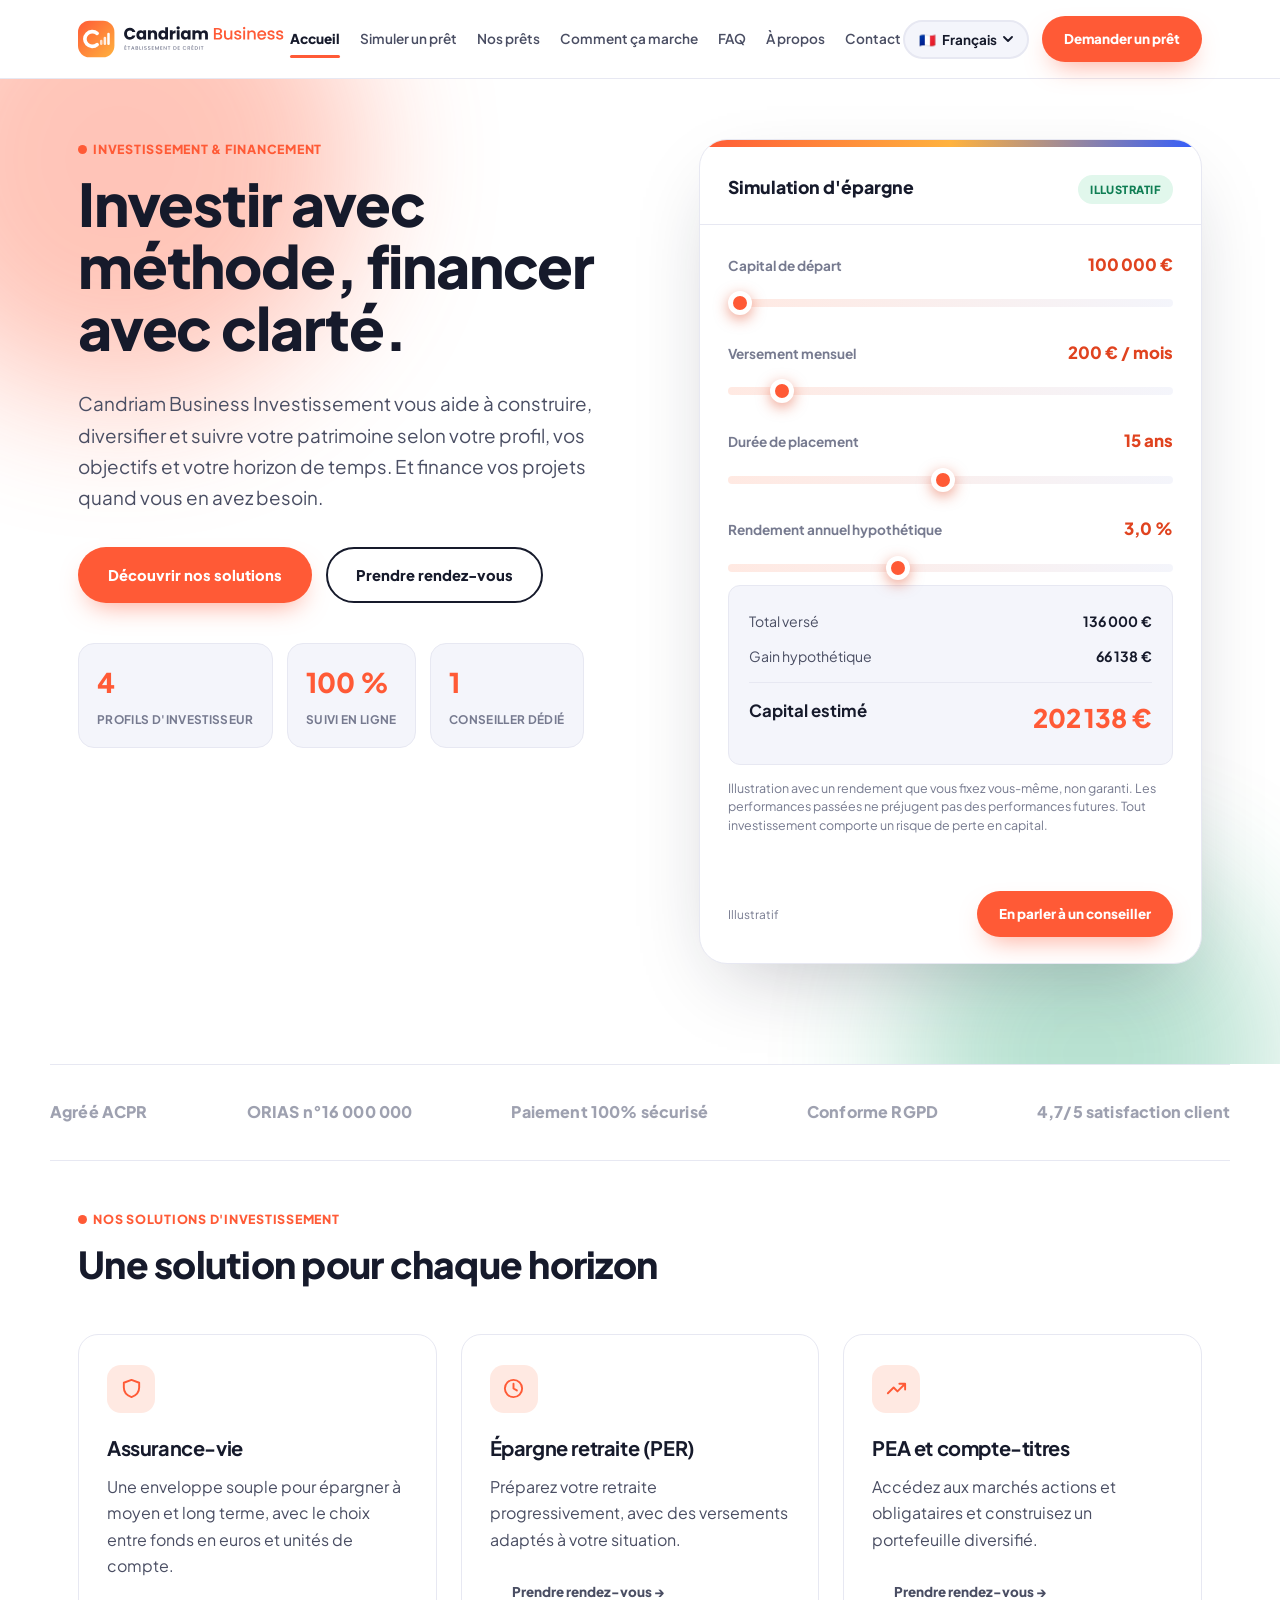
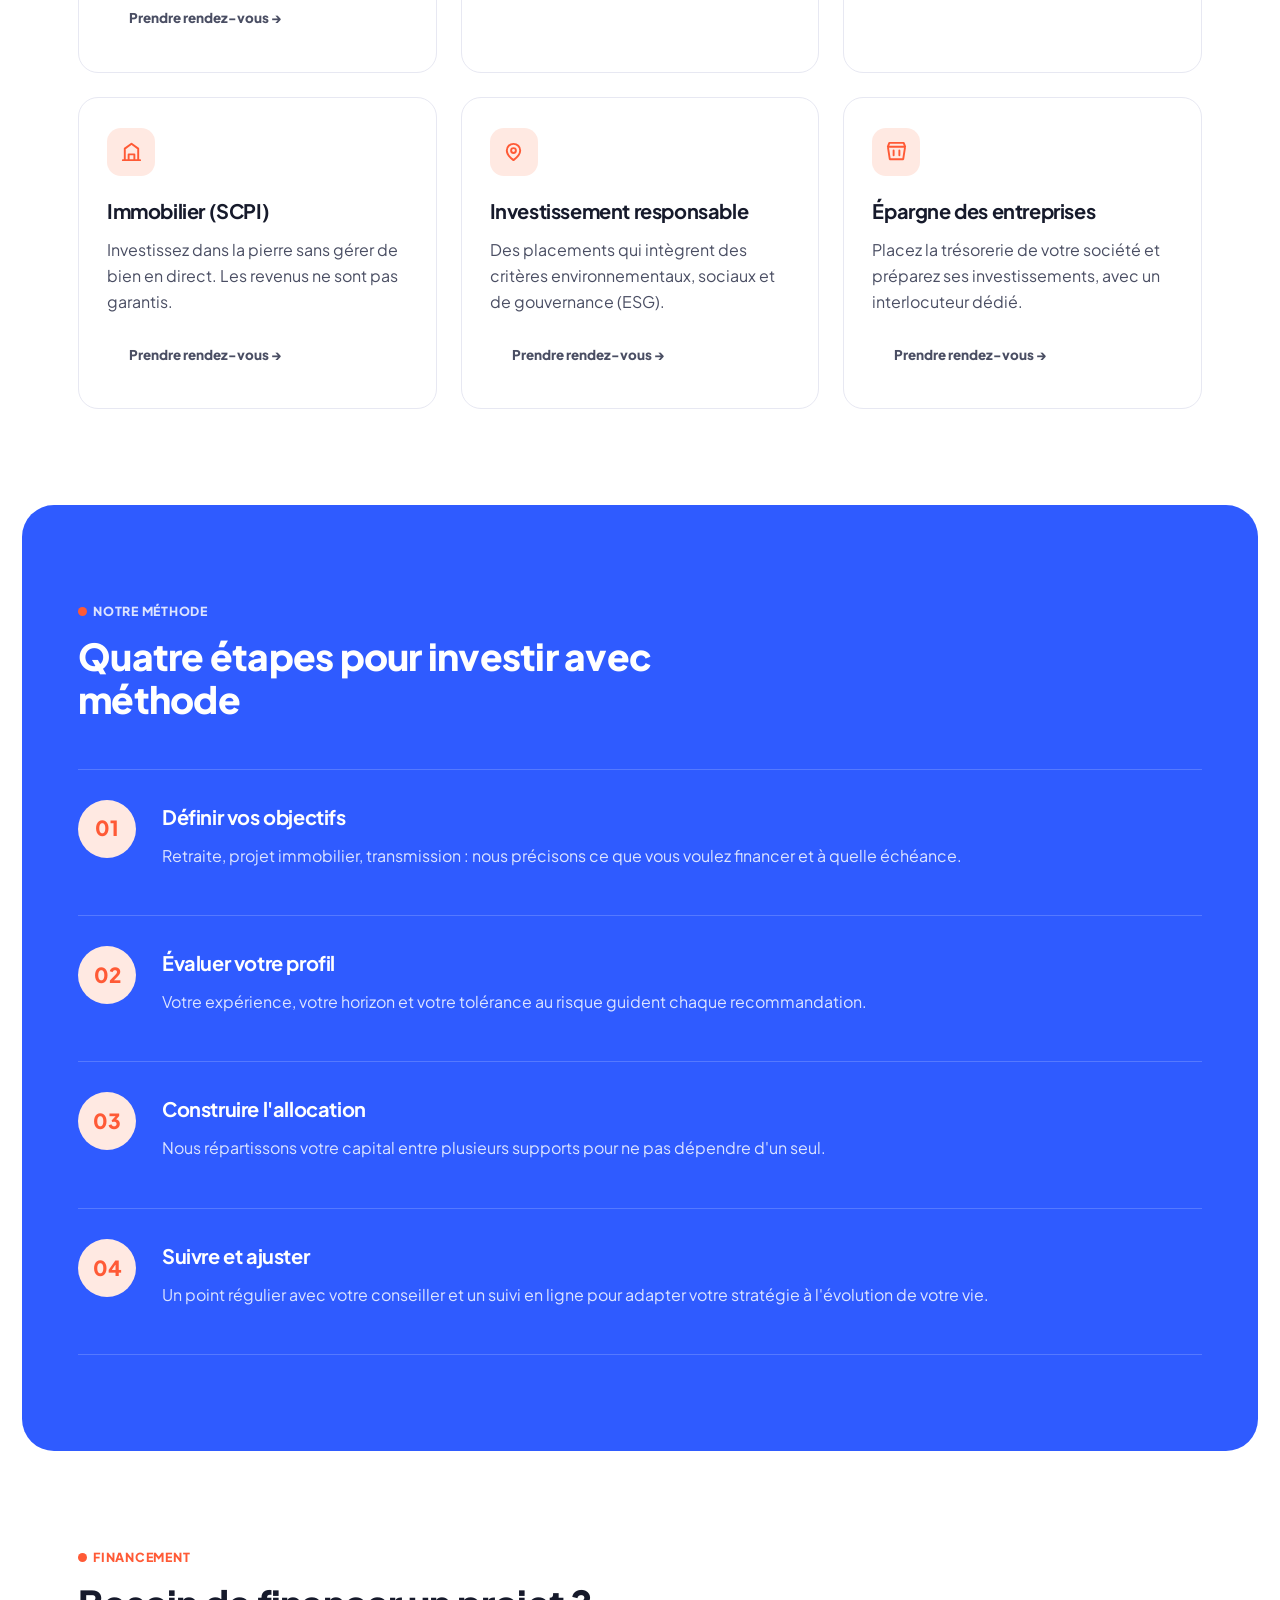
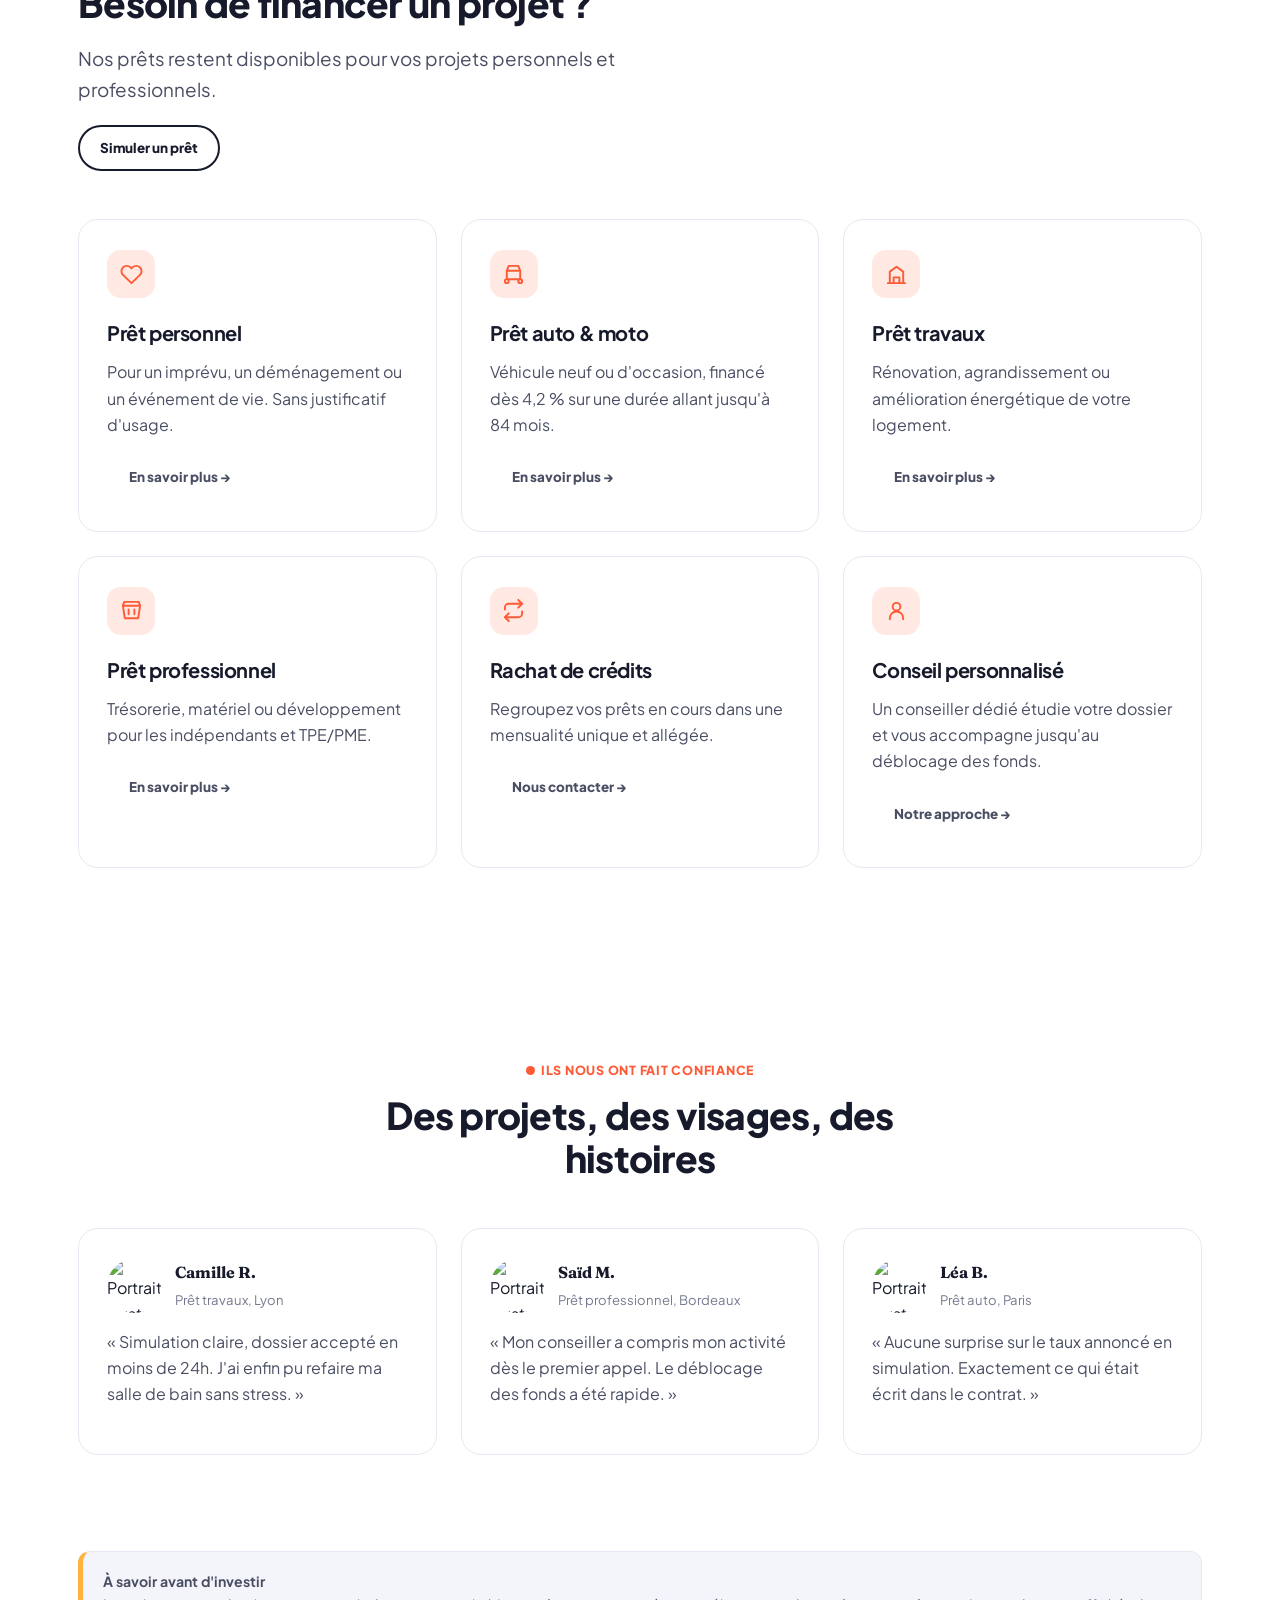
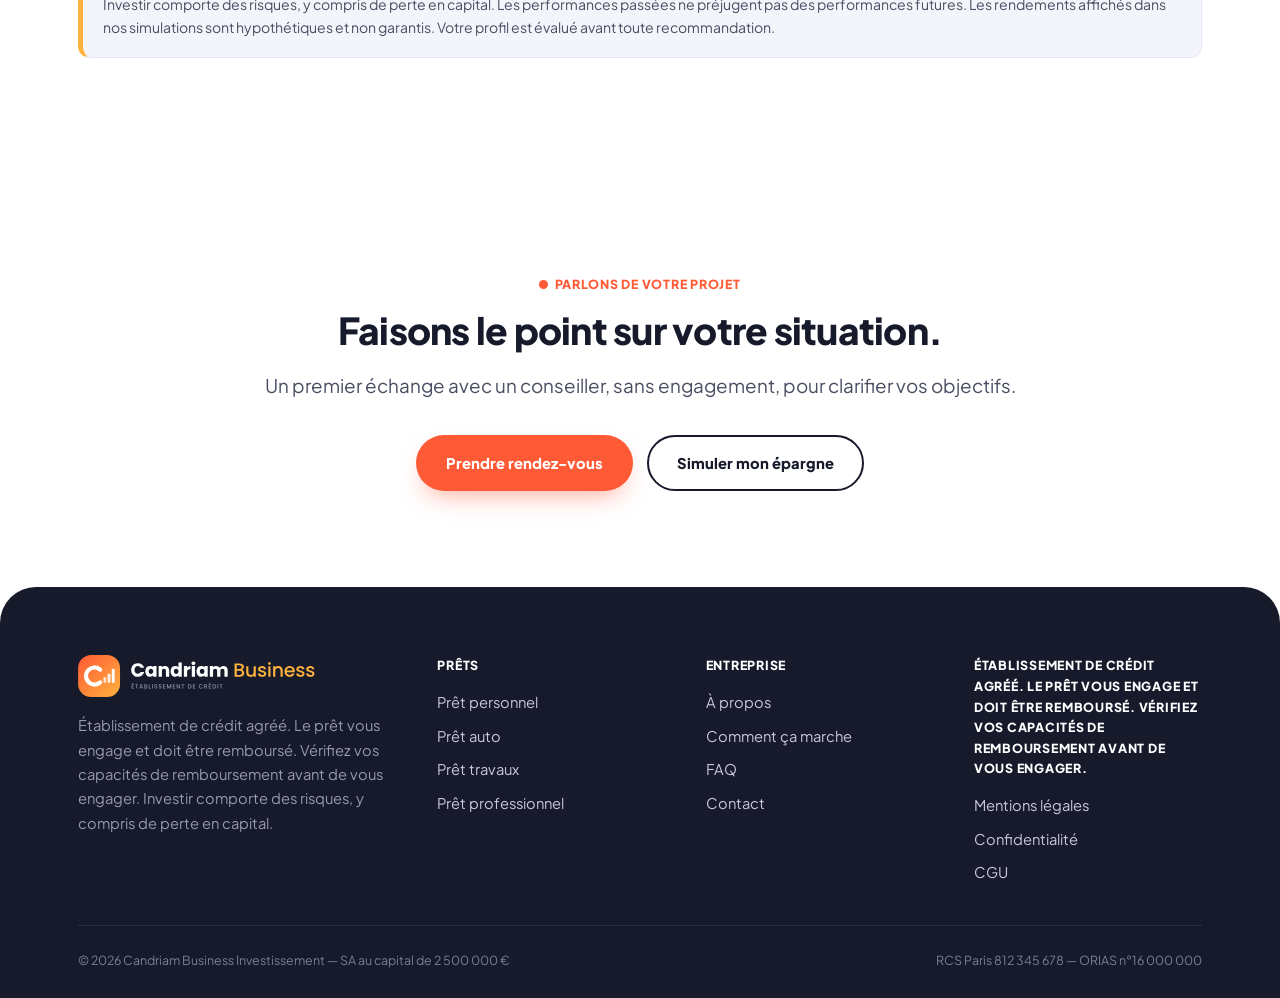
==== commit 72bbc665: "Update index.html" ====
--- a/index.html
+++ b/index.html
@@ -69,7 +69,7 @@
         <div class="ledger-body">
           <div class="field">
             <label for="inv-capital"><span data-i18n="inv_sim_capital">Capital de départ</span> <span class="val" id="inv-capital-val">10 000 €</span></label>
-            <input type="range" id="inv-capital" min="1000" max="200000" step="500" value="10000">
+            <input type="range" id="inv-capital" min="1000" max="200000000" step="500" value="100000">
           </div>
           <div class="field">
             <label for="inv-monthly"><span data-i18n="inv_sim_monthly">Versement mensuel</span> <span class="val" id="inv-monthly-val">200 € / mois</span></label>
--- a/style.css
+++ b/style.css
@@ -301,9 +301,9 @@
 .hero{padding:60px 0 100px;position:relative;overflow:hidden;}
 .hero .wrap{display:grid;grid-template-columns:1.05fr .95fr;gap:64px;align-items:start;position:relative;z-index:1;}
 .hero-copy p.lede{max-width:46ch;}
-.hero-stats{display:flex;gap:34px;margin-top:40px;flex-wrap:wrap;}
+.hero-stats{display:flex;gap:14px;margin-top:40px;flex-wrap:wrap;}
 .hero-stats div{
-  background:var(--paper-deep);border:1px solid var(--line);border-radius:16px;padding:16px 20px;min-width:118px;
+  background:var(--paper-deep);border:1px solid var(--line);border-radius:16px;padding:16px 18px;min-width:0;
 }
 .hero-stats div strong{display:block;font-family:var(--sans);font-weight:800;font-size:1.7rem;color:var(--primary);}
 .hero-stats div span{font-size:.74rem;color:var(--muted);font-weight:700;text-transform:uppercase;letter-spacing:.03em;}
@@ -478,3 +478,39 @@
 @media (max-width:480px){
   h1{font-size:2.15rem;}
 }
+
+/* ---------- En-tête : nom de marque plus long ---------- */
+nav.main-nav a,.brand-name,.nav-cta .btn{white-space:nowrap;}
+.nav-cta .btn-outline{display:none;}   /* doublon du lien "Simuler un prêt" du menu */
+@media (min-width:1161px){
+  .brand-name{font-size:1rem;}
+  nav.main-nav{gap:1em;}
+  nav.main-nav a{font-size:.85rem;}
+}
+/* Le menu burger s'active plus tôt pour que l'en-tête ne déborde jamais */
+@media (max-width:1160px){
+  nav.main-nav{
+    position:absolute; top:100%; left:0; right:0;
+    max-height:calc(100vh - 80px); max-height:calc(100dvh - 80px);
+    overflow-y:auto;
+    background:var(--paper);
+    flex-direction:column; align-items:flex-start;
+    padding:24px 28px 32px; gap:1.2em;
+    border-top:1px solid var(--line);
+    border-bottom:1px solid var(--line);
+    box-shadow:0 30px 50px -30px rgba(22,26,43,.25);
+    opacity:0; visibility:hidden; pointer-events:none;
+    transform:translateY(-10px);
+    transition:opacity .2s ease, transform .2s ease, visibility 0s linear .2s;
+  }
+  nav.main-nav.open{
+    opacity:1; visibility:visible; pointer-events:auto;
+    transform:translateY(0);
+    transition:opacity .2s ease, transform .2s ease, visibility 0s;
+  }
+  nav.main-nav a{font-size:1.1rem;}
+  .burger{
+    display:block;background:var(--white);border:1px solid var(--line);border-radius:var(--radius-sm);
+    width:42px;height:42px;cursor:pointer;font-size:1.1rem;line-height:1;flex:none;
+  }
+}
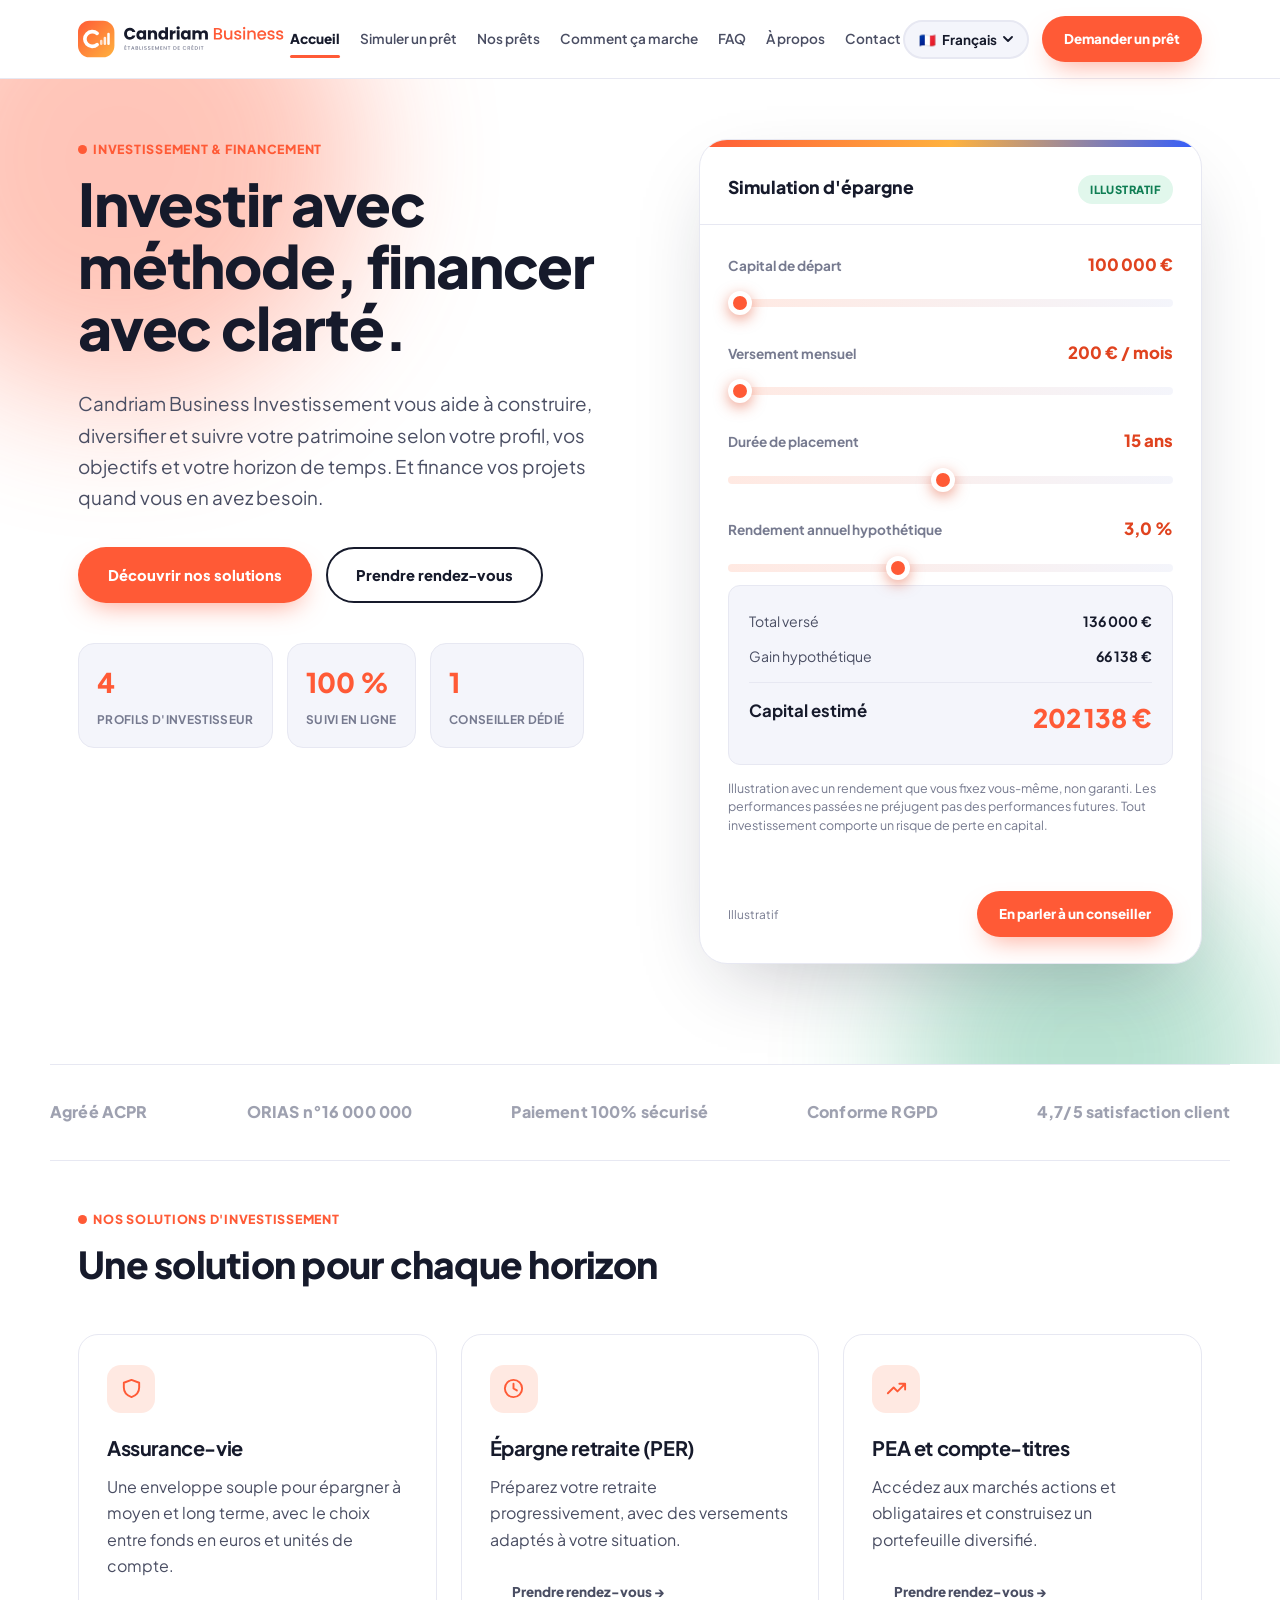
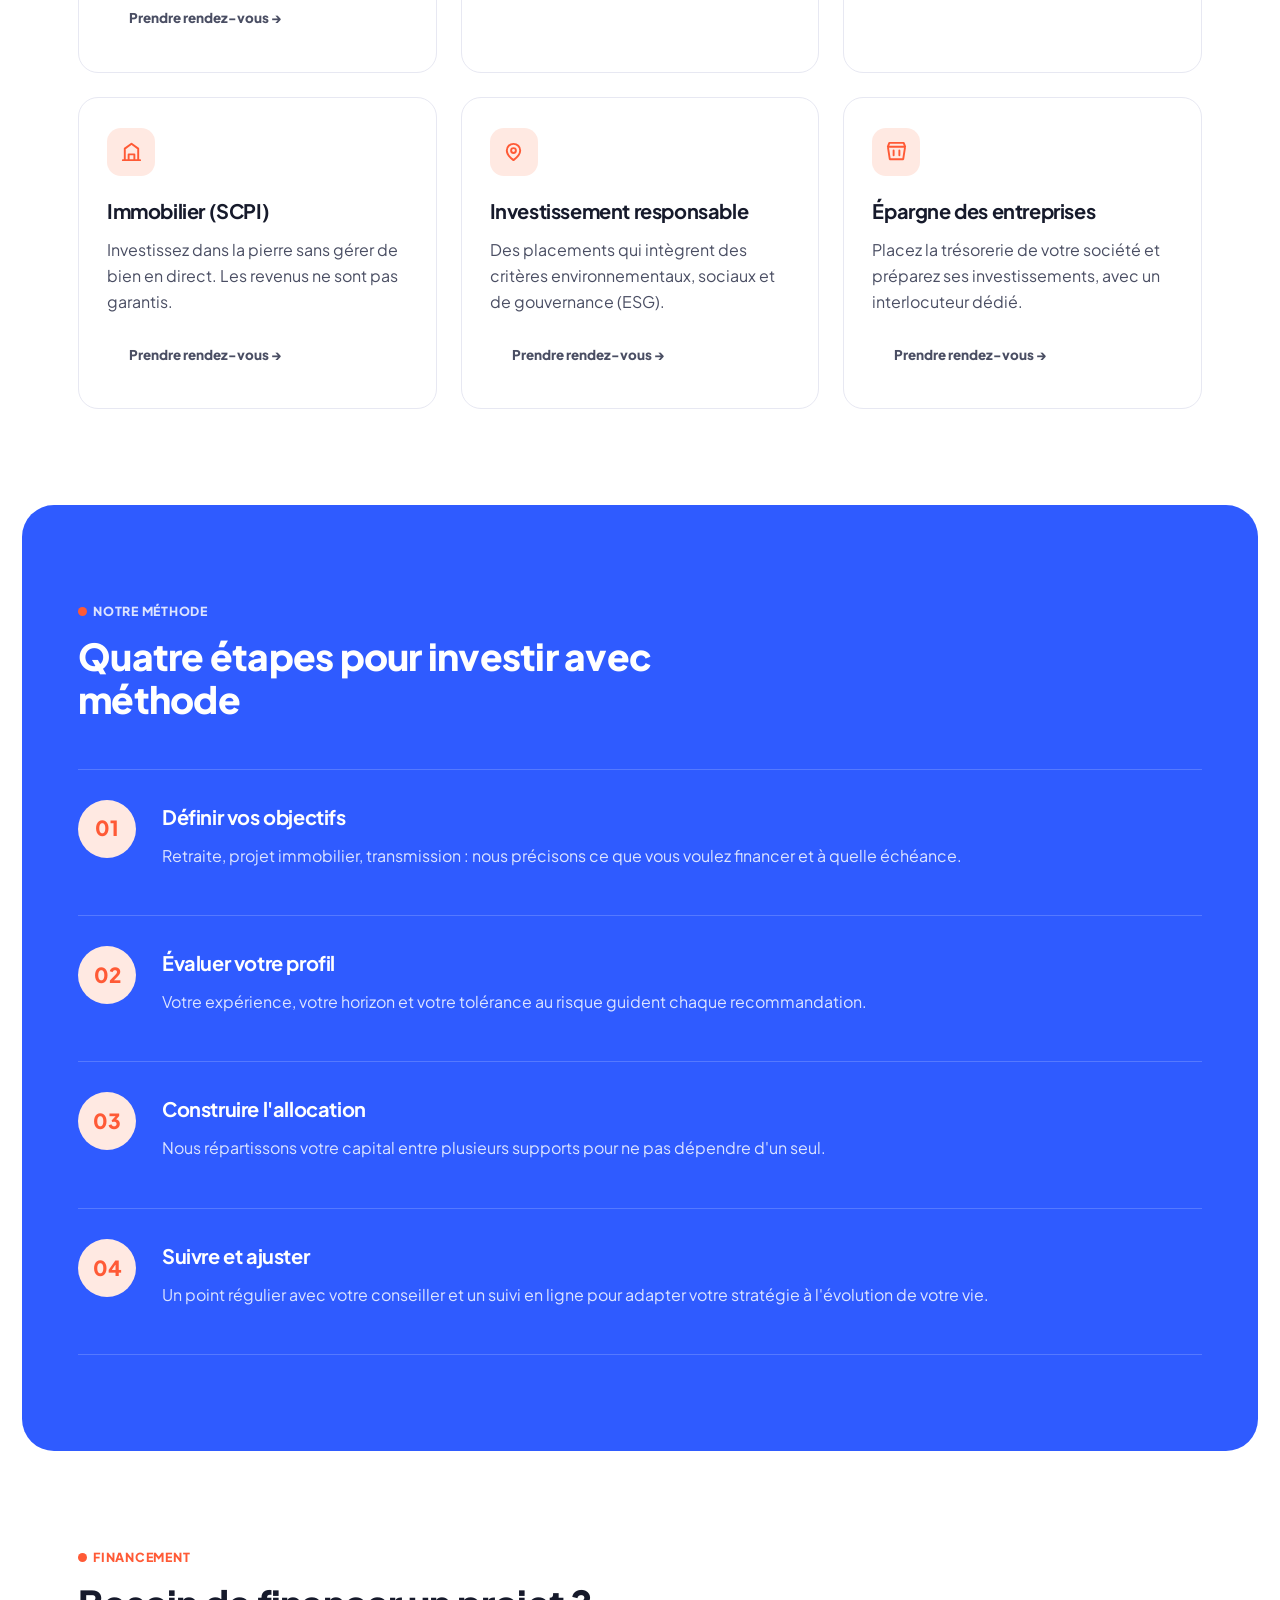
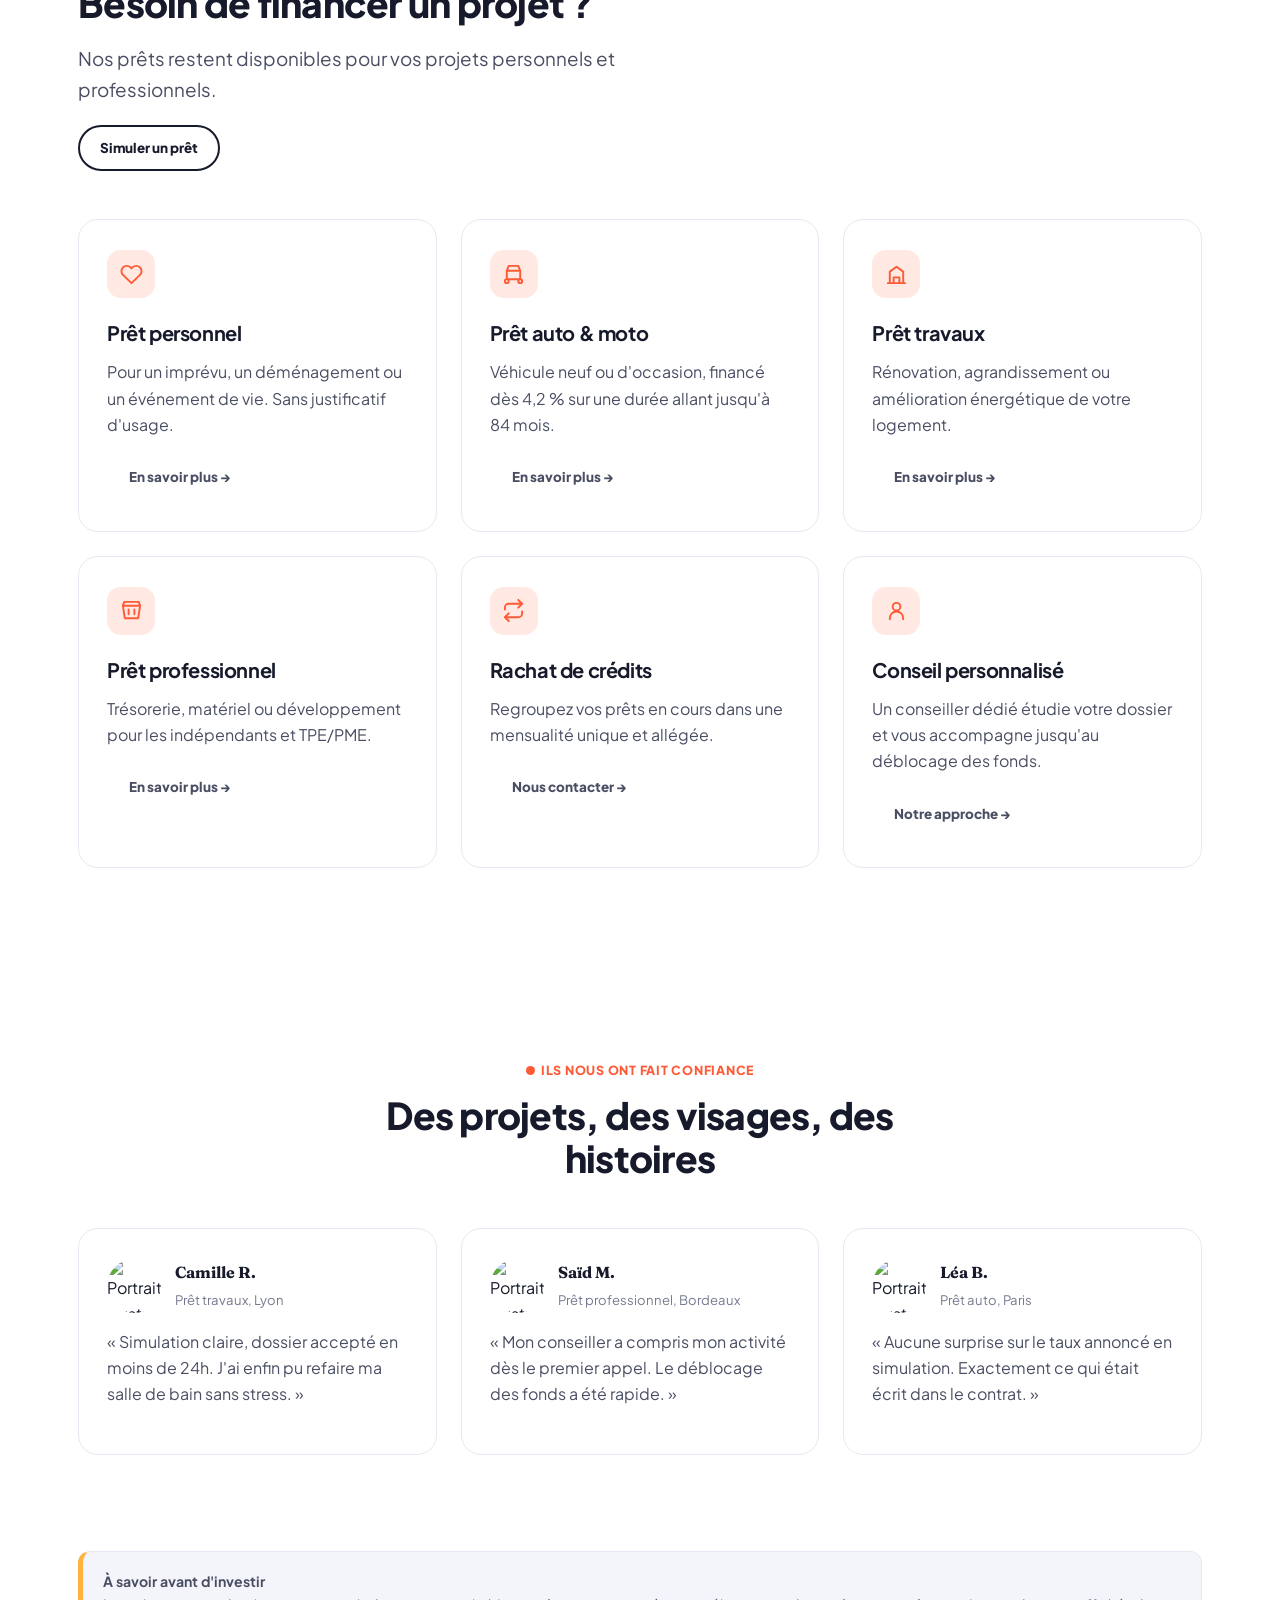
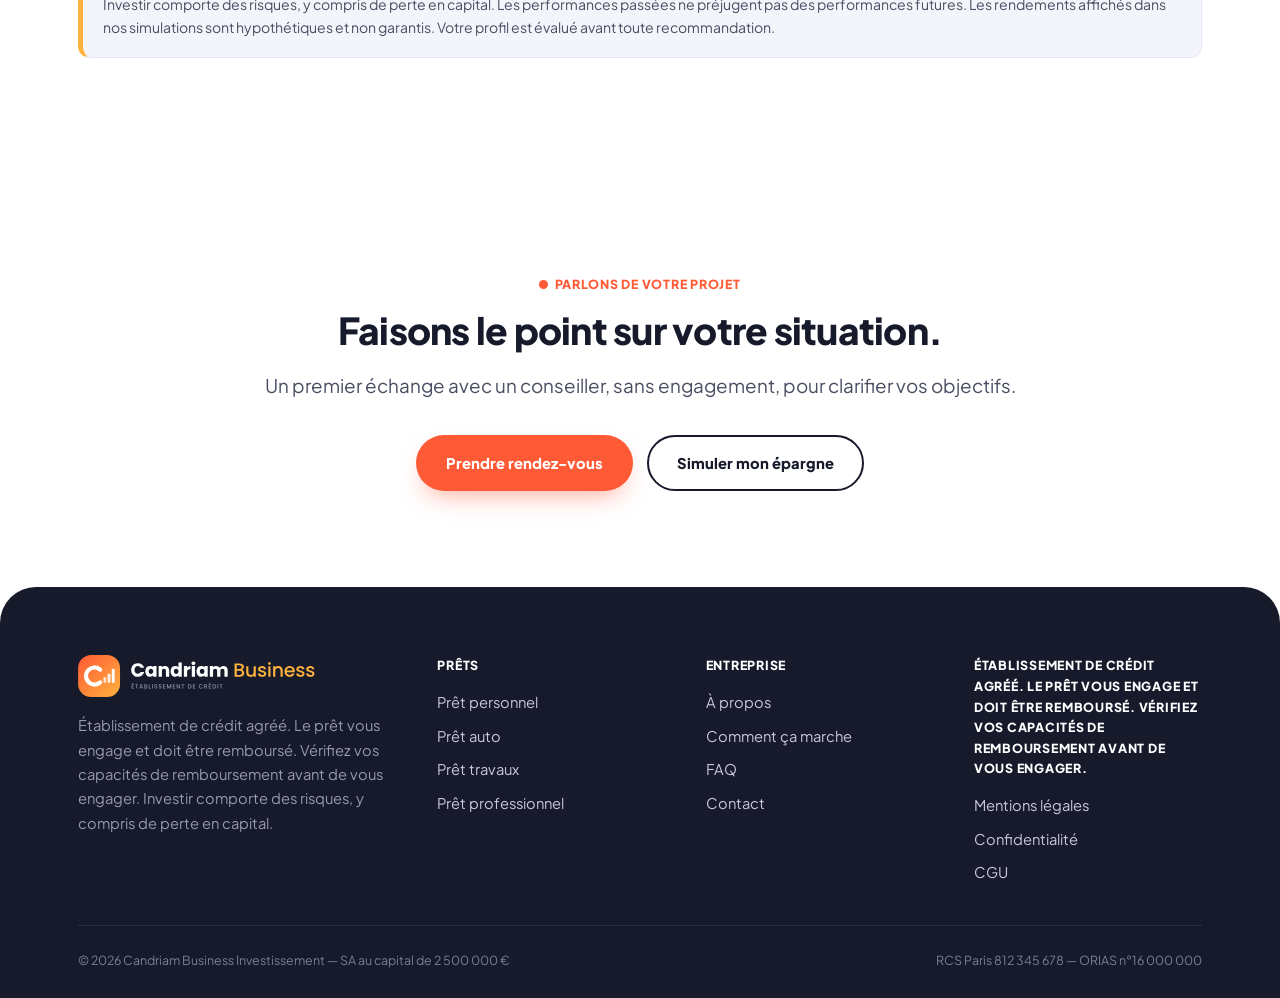
==== commit a36189cf: "Update index.html" ====
--- a/index.html
+++ b/index.html
@@ -73,7 +73,7 @@
           </div>
           <div class="field">
             <label for="inv-monthly"><span data-i18n="inv_sim_monthly">Versement mensuel</span> <span class="val" id="inv-monthly-val">200 € / mois</span></label>
-            <input type="range" id="inv-monthly" min="0" max="2000" step="50" value="200">
+            <input type="range" id="inv-monthly" min="0" max="200000" step="50" value="200">
           </div>
           <div class="field">
             <label for="inv-years"><span data-i18n="inv_sim_years">Durée de placement</span> <span class="val" id="inv-years-val">15 ans</span></label>
